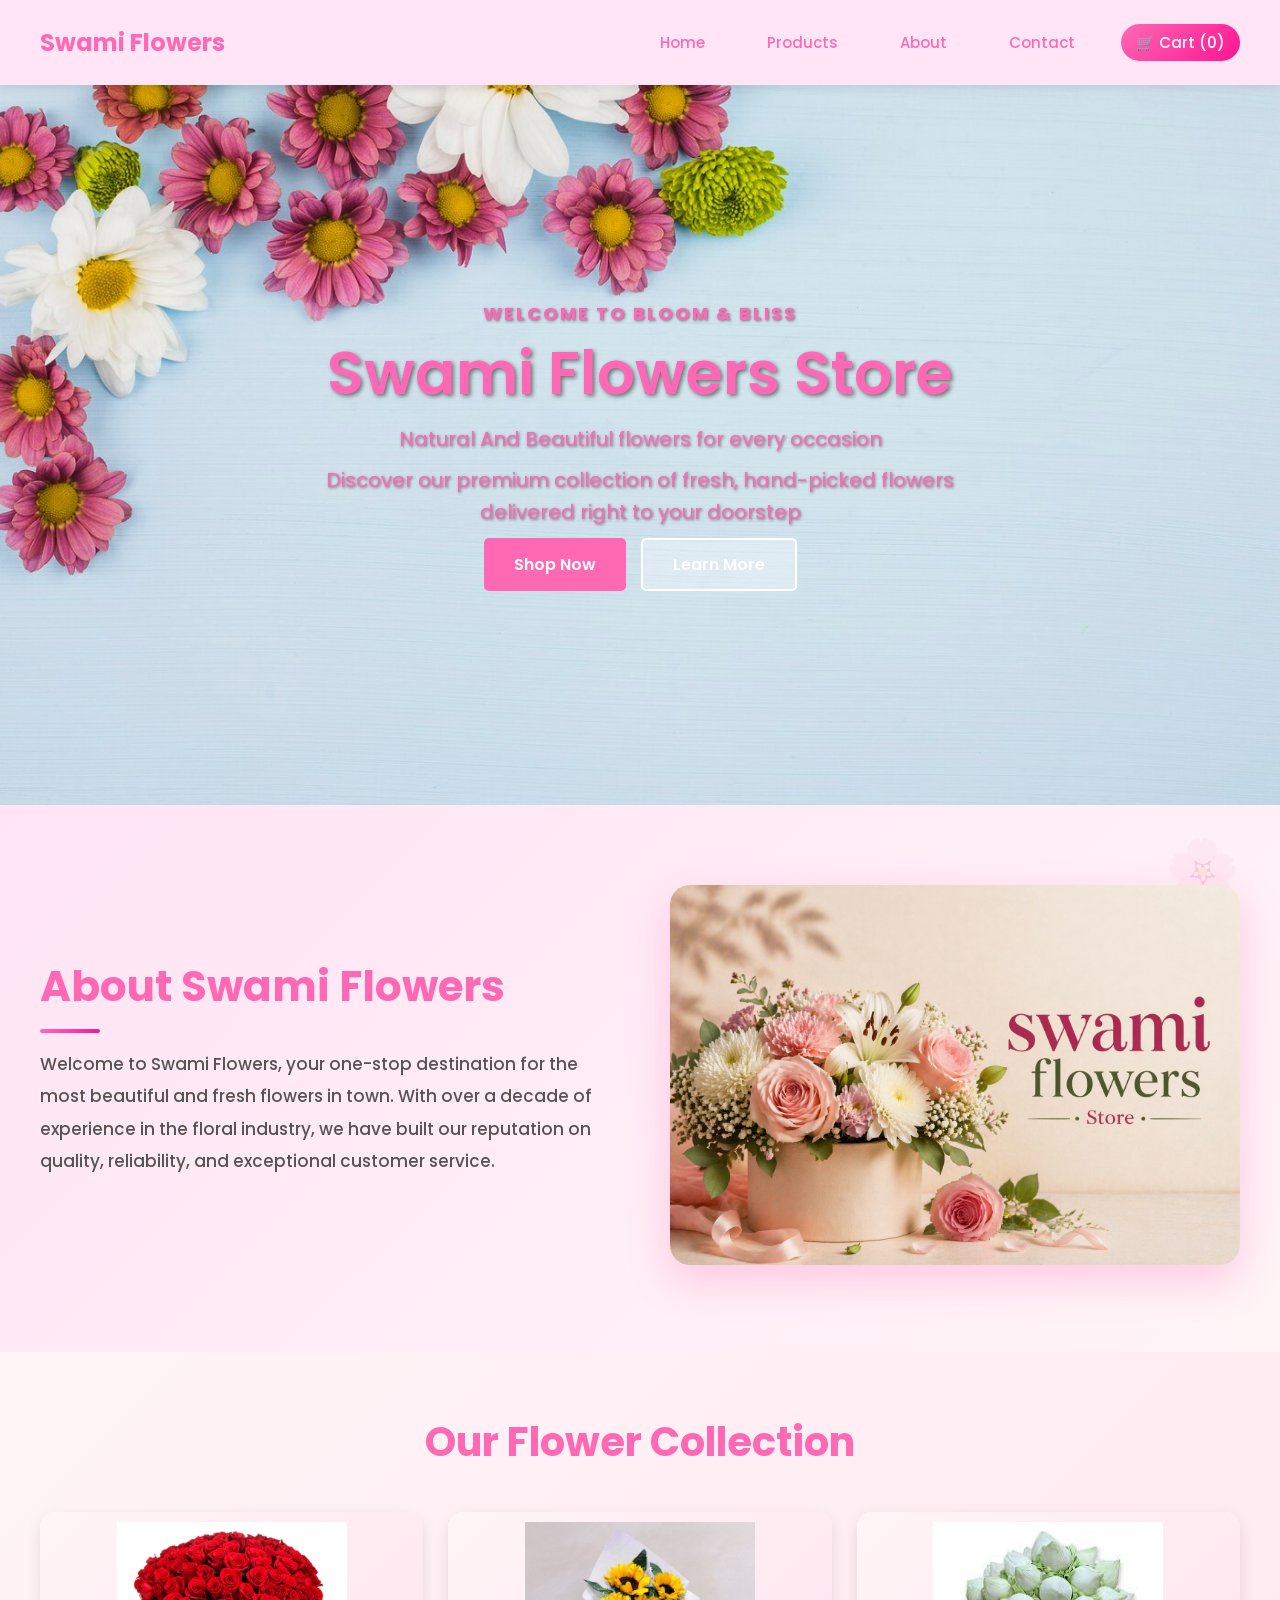
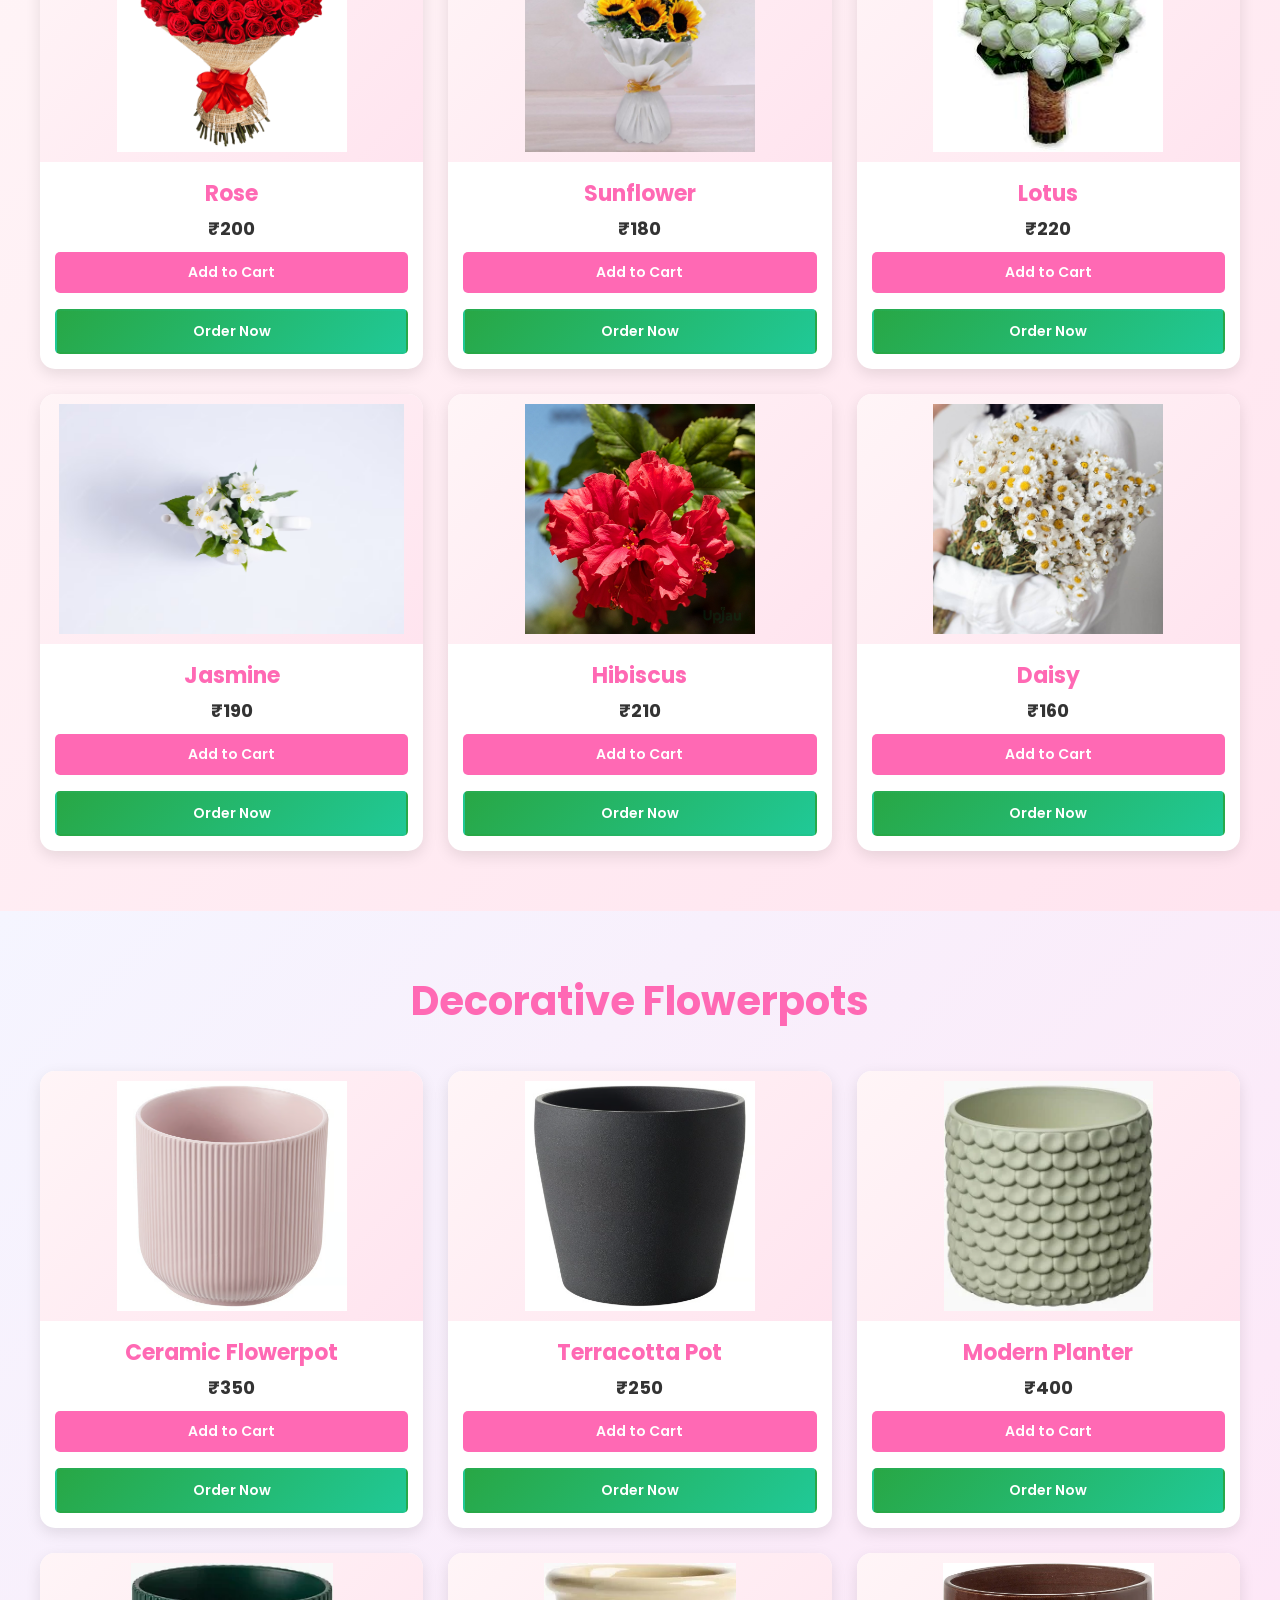
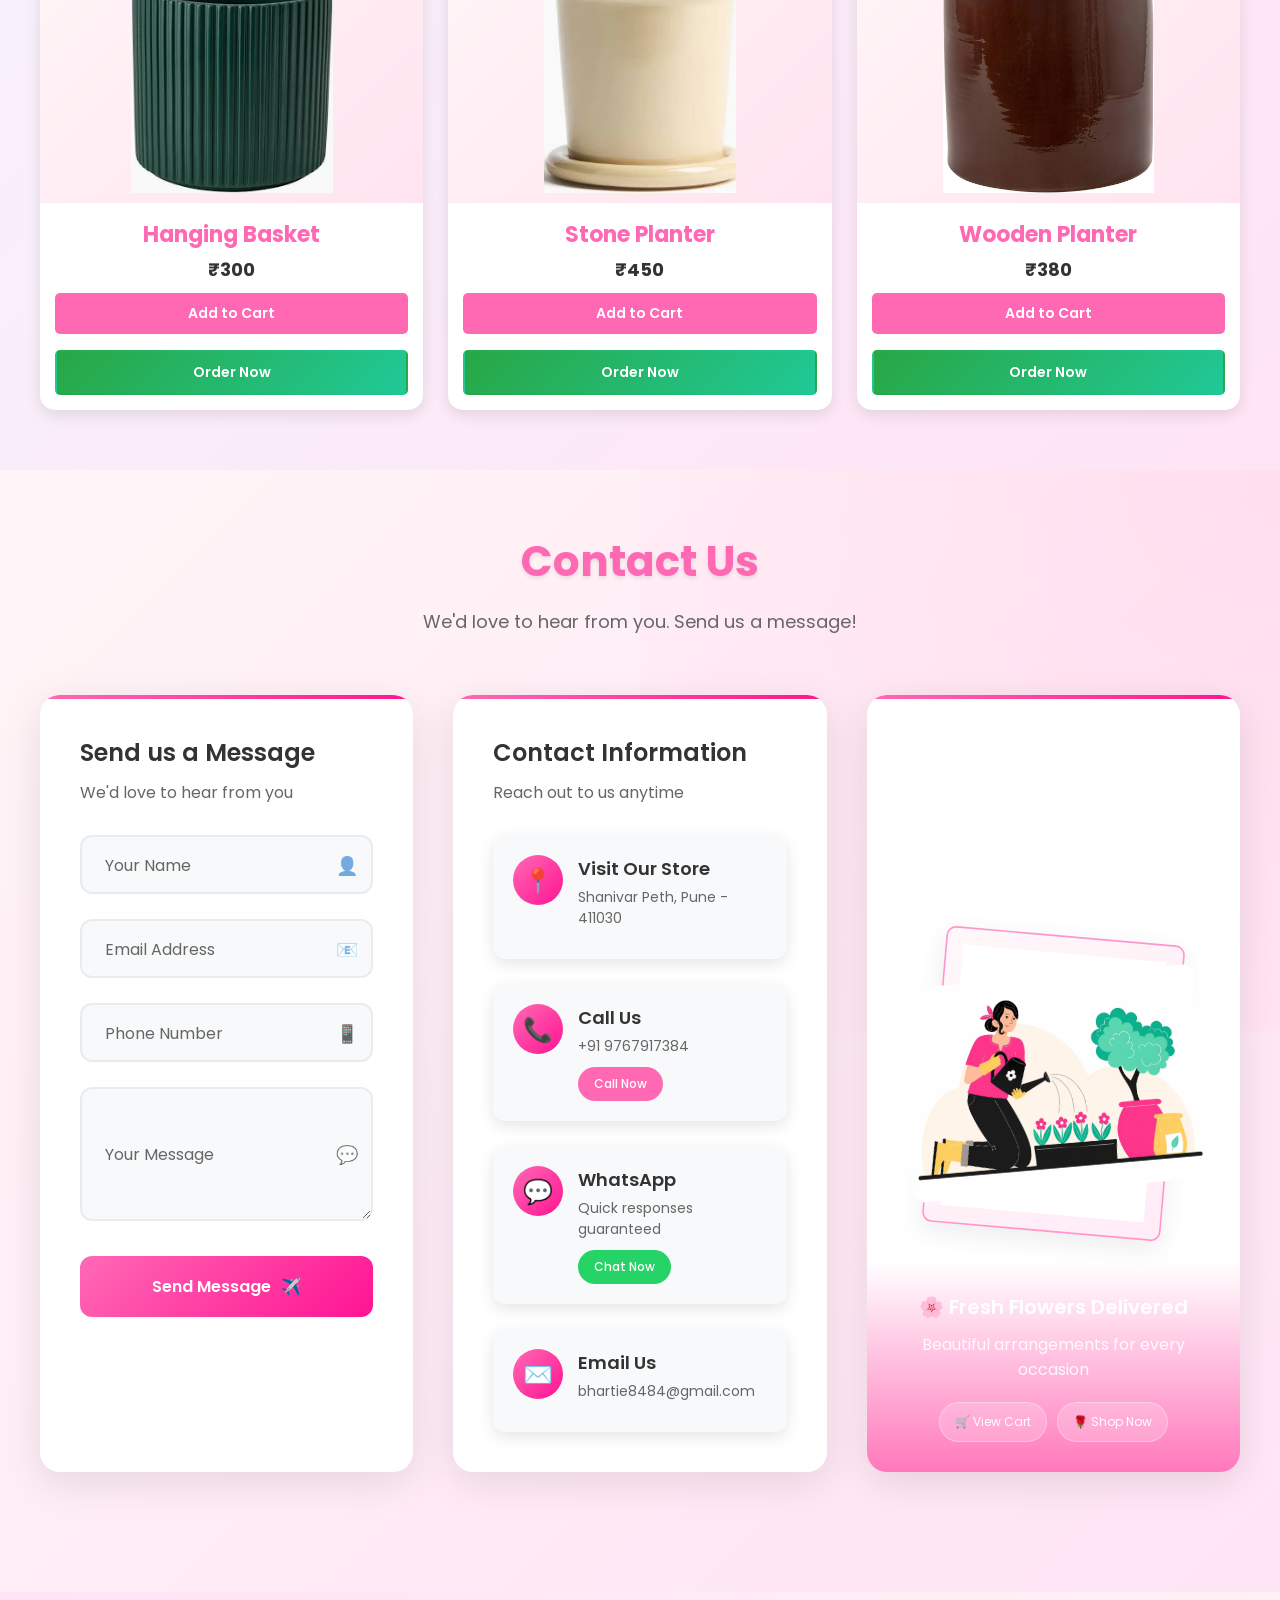
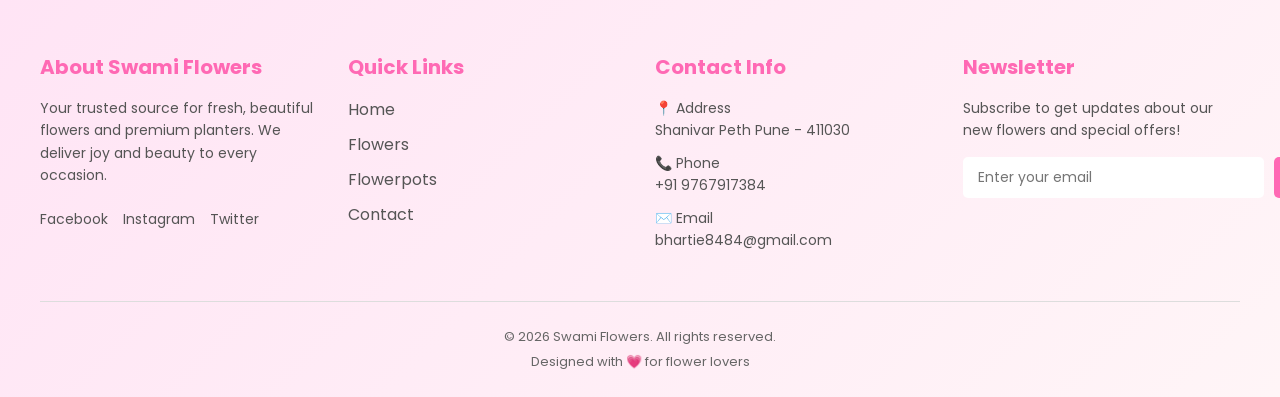
==== index.html @ c30a0216 "Enhanced Swami Flowers website with modern UI and payment gateway - Added comprehensive payment gate" ====
<!doctype html>
<html lang="en">
  <head>
    <meta charset="UTF-8" />
    <meta name="viewport" content="width=device-width, initial-scale=1.0" />
    <title>Swami Flowers</title>

    <!-- CSS Link -->
    <link rel="stylesheet" href="style.css" />

    <!-- Google Font -->
    <link
      href="https://fonts.googleapis.com/css2?family=Poppins&display=swap"
      rel="stylesheet"
    />

    <!-- Iconify Icons -->
    <script src="https://code.iconify.design/iconify-icon/1.0.8/iconify-icon.min.js"></script>

    <!-- Razorpay Payment Gateway -->
    <script src="https://checkout.razorpay.com/v1/checkout.js"></script>
  </head>

  <body>
    <!-- NAVBAR -->
    <nav class="navbar">
      <div class="nav-container">
        <h2 class="logo">Swami Flowers</h2>
        <div class="hamburger" id="hamburger">
          <span></span>
          <span></span>
          <span></span>
        </div>
        <ul class="nav-menu" id="navMenu">
          <li><a href="#home">Home</a></li>
          <li><a href="#products">Products</a></li>
          <li><a href="#about">About</a></li>
          <li><a href="#contact">Contact</a></li>
          <li>
            <a href="#" onclick="openCart()" class="cart-link"
              >🛒 Cart (<span id="cartCount">0</span>)</a
            >
          </li>
        </ul>
      </div>
    </nav>

    <!-- HERO -->
    <section class="hero" id="home">
      <div class="hero-content">
        <h2 class="hero-subtitle">Welcome to Bloom & Bliss</h2>
        <h1>Swami Flowers Store</h1>
        <p>Natural And Beautiful flowers for every occasion</p>
        <p class="hero-description">
          Discover our premium collection of fresh, hand-picked flowers
          delivered right to your doorstep
        </p>
        <div class="hero-buttons">
          <button class="btn-primary">Shop Now</button>
          <button class="btn-secondary">Learn More</button>
        </div>
      </div>
    </section>

    <!-- ABOUT US -->
    <section class="about-us" id="about">
      <div class="about-content">
        <div class="about-text">
          <h2>About Swami Flowers</h2>
          <p>
            Welcome to Swami Flowers, your one-stop destination for the most
            beautiful and fresh flowers in town. With over a decade of
            experience in the floral industry, we have built our reputation on
            quality, reliability, and exceptional customer service.
          </p>
        </div>
        <div class="about-image">
          <img
            src="images/856999b8-3be7-4555-b2c3-d95a3bed6ce9.png"
            alt="Swami Flowers"
          />
        </div>
      </div>
    </section>

    <!-- FLOWERS COLLECTION -->
    <section class="flowers-collection" id="products">
      <h2>Our Flower Collection</h2>
      <div class="flowers-grid">
        <div class="flower-card">
          <img src="images/Rose.png" alt="Rose" />
          <h3>Rose</h3>
          <p>₹200</p>
          <div class="card-buttons">
            <button onclick="addToCart('Rose')" class="btn-add-cart">
              Add to Cart
            </button>
            <button onclick="orderNow('Rose')" class="btn-order-now">
              Order Now
            </button>
          </div>
        </div>

        <div class="flower-card">
          <img src="images/sunflower.jpeg" alt="Sunflower" />
          <h3>Sunflower</h3>
          <p>₹180</p>
          <div class="card-buttons">
            <button onclick="addToCart('Sunflower')" class="btn-add-cart">
              Add to Cart
            </button>
            <button onclick="orderNow('Sunflower')" class="btn-order-now">
              Order Now
            </button>
          </div>
        </div>

        <div class="flower-card">
          <img src="images/lotus.jpg" alt="Lotus" />
          <h3>Lotus</h3>
          <p>₹220</p>
          <div class="card-buttons">
            <button onclick="addToCart('Lotus')" class="btn-add-cart">
              Add to Cart
            </button>
            <button onclick="orderNow('Lotus')" class="btn-order-now">
              Order Now
            </button>
          </div>
        </div>

        <div class="flower-card">
          <img src="images/jasmin.avif" alt="Jasmine" />
          <h3>Jasmine</h3>
          <p>₹190</p>
          <div class="card-buttons">
            <button onclick="addToCart('Jasmine')" class="btn-add-cart">
              Add to Cart
            </button>
            <button onclick="orderNow('Jasmine')" class="btn-order-now">
              Order Now
            </button>
          </div>
        </div>

        <div class="flower-card">
          <img src="images/Red-hibiscus-1.webp" alt="Chrysanthemum" />
          <h3>Hibiscus</h3>
          <p>₹210</p>
          <div class="card-buttons">
            <button onclick="addToCart('Hibiscus')" class="btn-add-cart">
              Add to Cart
            </button>
            <button onclick="orderNow('Hibiscus')" class="btn-order-now">
              Order Now
            </button>
          </div>
        </div>

        <div class="flower-card">
          <img src="images/desi.jpg" alt="Daisy" />
          <h3>Daisy</h3>
          <p>₹160</p>
          <div class="card-buttons">
            <button onclick="addToCart('Daisy')" class="btn-add-cart">
              Add to Cart
            </button>
            <button onclick="orderNow('Daisy')" class="btn-order-now">
              Order Now
            </button>
          </div>
        </div>
      </div>
    </section>

    <!-- FLOWERPOTS -->
    <section class="flowerpots" id="pots">
      <h2>Decorative Flowerpots</h2>
      <div class="flowerpots-grid">
        <div class="flowerpot-card">
          <img
            src="images/pots/gradvis-plant-pot-pink__0614220_pe686849_s5.avif"
            alt="Ceramic Pot"
          />
          <h3>Ceramic Flowerpot</h3>
          <p>₹350</p>
          <div class="card-buttons">
            <button
              onclick="addToCart('Ceramic Flowerpot')"
              class="btn-add-cart"
            >
              Add to Cart
            </button>
            <button
              onclick="orderNow('Ceramic Flowerpot')"
              class="btn-order-now"
            >
              Order Now
            </button>
          </div>
        </div>

        <div class="flowerpot-card">
          <img
            src="images/pots/persillade-plant-pot-dark-grey__0439713_pe592235_s5.avif"
            alt="Terracotta Pot"
          />
          <h3>Terracotta Pot</h3>
          <p>₹250</p>
          <div class="card-buttons">
            <button onclick="addToCart('Terracotta Pot')" class="btn-add-cart">
              Add to Cart
            </button>
            <button onclick="orderNow('Terracotta Pot')" class="btn-order-now">
              Order Now
            </button>
          </div>
        </div>

        <div class="flowerpot-card">
          <img src="images/pots/shopping.webp" alt="Modern Pot" />
          <h3>Modern Planter</h3>
          <p>₹400</p>
          <div class="card-buttons">
            <button onclick="addToCart('Modern Planter')" class="btn-add-cart">
              Add to Cart
            </button>
            <button onclick="orderNow('Modern Planter')" class="btn-order-now">
              Order Now
            </button>
          </div>
        </div>

        <div class="flowerpot-card">
          <img src="images/pots/shopping (1).webp" alt="Hanging Pot" />
          <h3>Hanging Basket</h3>
          <p>₹300</p>
          <div class="card-buttons">
            <button onclick="addToCart('Hanging Basket')" class="btn-add-cart">
              Add to Cart
            </button>
            <button onclick="orderNow('Hanging Basket')" class="btn-order-now">
              Order Now
            </button>
          </div>
        </div>

        <div class="flowerpot-card">
          <img src="images/pots/shopping (2).webp" alt="Stone Pot" />
          <h3>Stone Planter</h3>
          <p>₹450</p>
          <div class="card-buttons">
            <button onclick="addToCart('Stone Planter')" class="btn-add-cart">
              Add to Cart
            </button>
            <button onclick="orderNow('Stone Planter')" class="btn-order-now">
              Order Now
            </button>
          </div>
        </div>

        <div class="flowerpot-card">
          <img src="images/pots/shopping (3).webp" alt="Wooden Pot" />
          <h3>Wooden Planter</h3>
          <p>₹380</p>
          <div class="card-buttons">
            <button onclick="addToCart('Wooden Planter')" class="btn-add-cart">
              Add to Cart
            </button>
            <button onclick="orderNow('Wooden Planter')" class="btn-order-now">
              Order Now
            </button>
          </div>
        </div>
      </div>
    </section>

    <!-- ENHANCED CONTACT SECTION -->
    <section class="enhanced-contact" id="contact">
      <div class="contact-main-content">
        <div class="contact-section-header">
          <h2 class="contact-main-title">Contact Us</h2>
          <p class="contact-subtitle">
            We'd love to hear from you. Send us a message!
          </p>
        </div>
        <div class="contact-grid">
          <!-- Contact Form Card -->
          <div class="contact-card form-card">
            <div class="card-header">
              <h3>Send us a Message</h3>
              <p>We'd love to hear from you</p>
            </div>
            <form id="contactForm" class="enhanced-contact-form">
              <div class="input-group">
                <div class="input-wrapper">
                  <input type="text" id="name" placeholder=" " required />
                  <label for="name">Your Name</label>
                  <span class="input-icon">👤</span>
                </div>
              </div>
              <div class="input-group">
                <div class="input-wrapper">
                  <input type="email" id="email" placeholder=" " required />
                  <label for="email">Email Address</label>
                  <span class="input-icon">📧</span>
                </div>
              </div>
              <div class="input-group">
                <div class="input-wrapper">
                  <input type="tel" id="phone" placeholder=" " />
                  <label for="phone">Phone Number</label>
                  <span class="input-icon">📱</span>
                </div>
              </div>
              <div class="input-group">
                <div class="input-wrapper">
                  <textarea
                    id="message"
                    placeholder=" "
                    rows="4"
                    required
                  ></textarea>
                  <label for="message">Your Message</label>
                  <span class="input-icon">💬</span>
                </div>
              </div>
              <button type="submit" class="enhanced-submit-btn">
                <span>Send Message</span>
                <span class="btn-icon">✈️</span>
              </button>
            </form>
          </div>

          <!-- Contact Info Card -->
          <div class="contact-card info-card">
            <div class="card-header">
              <h3>Contact Information</h3>
              <p>Reach out to us anytime</p>
            </div>
            <div class="contact-info-list">
              <div class="info-item">
                <div class="info-icon">📍</div>
                <div class="info-content">
                  <h4>Visit Our Store</h4>
                  <p>Shanivar Peth, Pune - 411030</p>
                </div>
              </div>
              <div class="info-item">
                <div class="info-icon">📞</div>
                <div class="info-content">
                  <h4>Call Us</h4>
                  <p>+91 9767917384</p>
                  <a href="tel:+919767917384" class="contact-action-btn"
                    >Call Now</a
                  >
                </div>
              </div>
              <div class="info-item">
                <div class="info-icon">💬</div>
                <div class="info-content">
                  <h4>WhatsApp</h4>
                  <p>Quick responses guaranteed</p>
                  <a
                    href="https://wa.me/919767917384"
                    class="contact-action-btn whatsapp"
                    target="_blank"
                    >Chat Now</a
                  >
                </div>
              </div>
              <div class="info-item">
                <div class="info-icon">✉️</div>
                <div class="info-content">
                  <h4>Email Us</h4>
                  <p>bhartie8484@gmail.com</p>
                </div>
              </div>
            </div>
          </div>

          <!-- Visual Card -->
          <div class="contact-card visual-card">
            <div class="visual-content">
              <div class="image-stack">
                <img
                  src="images/contact.png"
                  alt="Contact Us"
                  class="contact-main-image"
                />
                <img
                  src="images/mobile 1.png"
                  alt="Mobile Contact"
                  class="contact-mobile-image"
                />
              </div>
              <div class="visual-overlay">
                <h4>🌸 Fresh Flowers Delivered</h4>
                <p>Beautiful arrangements for every occasion</p>
                <div class="quick-actions">
                  <button class="quick-action-btn" onclick="openCart()">
                    🛒 View Cart
                  </button>
                  <button
                    class="quick-action-btn"
                    onclick="window.location.href='#products'"
                  >
                    🌹 Shop Now
                  </button>
                </div>
              </div>
            </div>
          </div>
        </div>
      </div>
    </section>

    <!-- CART MODAL -->
    <div id="cartModal" class="modal">
      <div class="modal-content">
        <div class="modal-header">
          <h2>Shopping Cart</h2>
          <span class="close" onclick="closeCart()">&times;</span>
        </div>
        <div class="modal-body">
          <div id="cartItems"></div>
          <div class="cart-total">
            <h3>Total: ₹<span id="cartTotal">0</span></h3>
          </div>
          <div class="cart-actions">
            <button onclick="clearCart()" class="btn-secondary">
              Clear Cart
            </button>
            <button onclick="proceedToCheckout()" class="btn-primary">
              Proceed to Checkout
            </button>
          </div>
        </div>
      </div>
    </div>

    <!-- CHECKOUT MODAL -->
    <div id="checkoutModal" class="modal">
      <div class="modal-content">
        <div class="modal-header">
          <h2>Checkout</h2>
          <span class="close" onclick="closeCheckout()">&times;</span>
        </div>
        <div class="modal-body">
          <form id="checkoutForm">
            <div class="checkout-section">
              <h3>Delivery Information</h3>
              <div class="form-group">
                <input
                  type="text"
                  id="customerName"
                  placeholder="Full Name"
                  required
                />
              </div>
              <div class="form-group">
                <input
                  type="email"
                  id="customerEmail"
                  placeholder="Email Address"
                  required
                />
              </div>
              <div class="form-group">
                <input
                  type="tel"
                  id="customerPhone"
                  placeholder="Phone Number"
                  required
                />
              </div>
              <div class="form-group">
                <textarea
                  id="deliveryAddress"
                  placeholder="Delivery Address"
                  rows="3"
                  required
                ></textarea>
              </div>
            </div>

            <div class="checkout-section">
              <h3>Payment Method</h3>
              <div class="payment-methods">
                <div class="payment-option">
                  <input
                    type="radio"
                    id="upi"
                    name="paymentMethod"
                    value="upi"
                    checked
                  />
                  <label for="upi" class="payment-label">
                    <div class="payment-info">
                      <span class="payment-title">UPI Payment</span>
                      <div class="upi-options">
                        <img
                          src="https://cdn.iconscout.com/icon/free/png-256/phonepe-2709167-2249157.png"
                          alt="PhonePe"
                          class="upi-icon"
                        />
                        <img
                          src="https://cdn.iconscout.com/icon/free/png-256/google-pay-2038307-1721670.png"
                          alt="Google Pay"
                          class="upi-icon"
                        />
                        <span class="upi-text">PhonePe, Google Pay & more</span>
                      </div>
                    </div>
                  </label>
                </div>

                <div class="payment-option">
                  <input
                    type="radio"
                    id="card"
                    name="paymentMethod"
                    value="card"
                  />
                  <label for="card" class="payment-label">
                    <div class="payment-info">
                      <span class="payment-title">Credit/Debit Card</span>
                      <div class="card-icons">
                        <span class="card-icon">💳</span>
                        <span class="card-text">Visa, Mastercard, RuPay</span>
                      </div>
                    </div>
                  </label>
                </div>

                <div class="payment-option">
                  <input
                    type="radio"
                    id="netbanking"
                    name="paymentMethod"
                    value="netbanking"
                  />
                  <label for="netbanking" class="payment-label">
                    <div class="payment-info">
                      <span class="payment-title">Net Banking</span>
                      <div class="bank-info">
                        <span class="bank-icon">🏦</span>
                        <span class="bank-text">All major banks supported</span>
                      </div>
                    </div>
                  </label>
                </div>

                <div class="payment-option">
                  <input
                    type="radio"
                    id="cod"
                    name="paymentMethod"
                    value="cod"
                  />
                  <label for="cod" class="payment-label">
                    <div class="payment-info">
                      <span class="payment-title">Cash on Delivery</span>
                      <div class="cod-info">
                        <span class="cod-icon">💵</span>
                        <span class="cod-text">Pay when you receive</span>
                      </div>
                    </div>
                  </label>
                </div>
              </div>
            </div>

            <div class="checkout-section">
              <h3>Order Summary</h3>
              <div id="checkoutItems"></div>
              <div class="order-total">
                <div class="total-row">
                  <span>Subtotal: ₹<span id="subtotal">0</span></span>
                </div>
                <div class="total-row">
                  <span
                    >Delivery Charges: ₹<span id="deliveryCharges"
                      >50</span
                    ></span
                  >
                </div>
                <div
                  class="total-row cod-charges"
                  id="codChargesRow"
                  style="display: none"
                >
                  <span>COD Charges: ₹<span id="codCharges">25</span></span>
                </div>
                <div class="total-row final-total">
                  <strong>Total: ₹<span id="finalTotal">0</span></strong>
                </div>
              </div>
            </div>

            <div class="payment-actions">
              <button
                type="button"
                onclick="closeCheckout()"
                class="btn-secondary"
              >
                Back to Cart
              </button>
              <button type="submit" class="btn-primary" id="paymentBtn">
                Place Order
              </button>
            </div>
          </form>
        </div>
      </div>
    </div>

    <!-- FOOTER -->
    <footer class="footer">
      <div class="footer-content">
        <div class="footer-section">
          <h3>About Swami Flowers</h3>
          <p>
            Your trusted source for fresh, beautiful flowers and premium
            planters. We deliver joy and beauty to every occasion.
          </p>
          <div class="social-links">
            <a
              href="https://www.facebook.com"
              target="_blank"
              class="social-icon"
              ><iconify-icon
                icon="mdi:facebook"
                style="font-size: 20px"
              ></iconify-icon>
              Facebook</a
            >
            <a
              href="https://www.instagram.com"
              target="_blank"
              class="social-icon"
              ><iconify-icon
                icon="mdi:instagram"
                style="font-size: 20px"
              ></iconify-icon>
              Instagram</a
            >
            <a
              href="https://www.twitter.com"
              target="_blank"
              class="social-icon"
              ><iconify-icon
                icon="mdi:twitter"
                style="font-size: 20px"
              ></iconify-icon>
              Twitter</a
            >
          </div>
        </div>

        <div class="footer-section">
          <h3>Quick Links</h3>
          <ul>
            <li><a href="#home">Home</a></li>
            <li><a href="#flowers">Flowers</a></li>
            <li><a href="#pots">Flowerpots</a></li>
            <li><a href="#contact">Contact</a></li>
          </ul>
        </div>

        <div class="footer-section">
          <h3>Contact Info</h3>
          <p>📍 Address<br />Shanivar Peth Pune - 411030</p>
          <p>📞 Phone<br />+91 9767917384</p>
          <p>✉️ Email<br />bhartie8484@gmail.com</p>
        </div>

        <div class="footer-section">
          <h3>Newsletter</h3>
          <p>
            Subscribe to get updates about our new flowers and special offers!
          </p>
          <form class="newsletter-form">
            <input type="email" placeholder="Enter your email" required />
            <button type="submit">Subscribe</button>
          </form>
        </div>
      </div>

      <div class="footer-bottom">
        <p>&copy; 2026 Swami Flowers. All rights reserved.</p>
        <p>Designed with 💗 for flower lovers</p>
      </div>
    </footer>

    <!-- JS Link -->
    <script>
      // Mobile hamburger menu functionality
      document.addEventListener("DOMContentLoaded", function () {
        const hamburger = document.getElementById("hamburger");
        const navMenu = document.getElementById("navMenu");

        hamburger.addEventListener("click", function () {
          hamburger.classList.toggle("active");
          navMenu.classList.toggle("active");
        });

        // Close menu when a link is clicked
        const navLinks = navMenu.querySelectorAll("a");
        navLinks.forEach((link) => {
          link.addEventListener("click", function () {
            hamburger.classList.remove("active");
            navMenu.classList.remove("active");
          });
        });

        // Close menu when clicking outside
        document.addEventListener("click", function (event) {
          if (!event.target.closest(".navbar")) {
            hamburger.classList.remove("active");
            navMenu.classList.remove("active");
          }
        });
      });
    </script>
    <script src="script.js"></script>
  </body>
</html>
---- style.css ----
* {
  margin: 0;
  padding: 0;
  box-sizing: border-box;
  font-family: "Poppins", sans-serif;
}

body {
  background: #fff;
}

/* NAVBAR */
.navbar {
  background: #ffe5f5;
  padding: 0;
  position: sticky;
  top: 0;
  z-index: 1000;
  box-shadow: 0 2px 10px rgba(0, 0, 0, 0.1);
}

.nav-container {
  display: flex;
  justify-content: space-between;
  align-items: center;
  padding: 25px 40px;
  max-width: 100%;
}

.logo {
  color: #ff69b4;
  font-size: 24px;
  font-weight: bold;
  cursor: pointer;
  transition: all 0.3s ease;
}

.logo:hover {
  transform: scale(1.1);
  text-shadow: 0 0 10px rgba(255, 105, 180, 0.5);
}

.nav-menu {
  display: flex;
  gap: 30px;
  list-style: none;
  align-items: center;
}

.nav-menu li a {
  color: #ff69b4;
  text-decoration: none;
  font-weight: 500;
  transition: all 0.3s ease;
  font-size: 15px;
  padding: 8px 16px;
}

.nav-menu li a:hover {
  opacity: 0.8;
  transform: translateY(-2px);
}

.hamburger {
  display: none;
  flex-direction: column;
  cursor: pointer;
}

.hamburger span {
  width: 25px;
  height: 3px;
  background: #ff69b4;
  margin: 5px 0;
  transition: all 0.3s ease;
  border-radius: 2px;
}

.hamburger.active span:nth-child(1) {
  transform: rotate(-45deg) translate(-8px, 8px);
}

.hamburger.active span:nth-child(2) {
  opacity: 0;
}

.hamburger.active span:nth-child(3) {
  transform: rotate(45deg) translate(-7px, -7px);
}

/* HERO */
.hero {
  min-height: 80vh;
  height: auto;
  background: url("images/top-view-fresh-flowers_23-2148179321.jpg") no-repeat
    center/cover;
  background-attachment: fixed;
  display: flex;
  align-items: center;
  justify-content: center;
  color: #ff69b4;
  text-align: center;
  padding: 80px 0;
}

.hero-content {
  max-width: 700px;
  animation: fadeInUp 1s ease-in-out;
  width: 100%;
}

.hero-subtitle {
  font-size: 18px;
  margin-bottom: 10px;
  letter-spacing: 2px;
  text-transform: uppercase;
  text-shadow: 1px 1px 3px rgba(0, 0, 0, 0.5);
}

.hero h1 {
  font-size: 60px;
  margin-bottom: 15px;
  font-weight: 600;
  text-shadow: 2px 2px 4px rgba(0, 0, 0, 0.5);
  line-height: 1.2;
}

.hero p {
  font-size: 20px;
  margin-bottom: 10px;
  text-shadow: 1px 1px 3px rgba(0, 0, 0, 0.5);
}

.hero-description {
  font-size: 16px;
  margin-bottom: 30px;
  line-height: 1.6;
  text-shadow: 1px 1px 3px rgba(0, 0, 0, 0.5);
}

.hero-buttons {
  display: flex;
  gap: 15px;
  justify-content: center;
  flex-wrap: wrap;
}

.btn-primary,
.btn-secondary {
  padding: 12px 30px;
  border: none;
  border-radius: 5px;
  cursor: pointer;
  font-size: 16px;
  font-weight: 600;
  transition: all 0.3s ease;
}

.btn-primary {
  background: #ff69b4;
  color: #fff;
}

.btn-primary:hover {
  background: #ff1493;
  transform: translateY(-2px);
}

.btn-secondary {
  background: rgba(255, 255, 255, 0.3);
  color: #fff;
  border: 2px solid #fff;
}

.btn-secondary:hover {
  background: rgba(255, 255, 255, 0.5);
}

/* ABOUT US */
.about-us {
  padding: 80px 40px;
  background: linear-gradient(135deg, #ffe4f5 0%, #fff5f7 100%);
  position: relative;
}

.about-us::before {
  content: "🌸";
  position: absolute;
  top: 20px;
  right: 40px;
  font-size: 60px;
  opacity: 0.15;
}

.about-content {
  display: flex;
  align-items: center;
  gap: 60px;
  max-width: 1200px;
  margin: 0 auto;
}

.about-text {
  flex: 1;
}

.about-text h2 {
  font-size: 42px;
  color: #ff69b4;
  margin-bottom: 15px;
  font-weight: 700;
  position: relative;
  padding-bottom: 15px;
}

.about-text h2::after {
  content: "";
  position: absolute;
  bottom: 0;
  left: 0;
  width: 60px;
  height: 4px;
  background: linear-gradient(90deg, #ff69b4, #ff1493);
  border-radius: 2px;
}

.about-text p {
  font-size: 16px;
  color: #666;
  line-height: 1.9;
  margin-bottom: 25px;
  font-weight: 400;
}

.about-text p:first-of-type {
  font-size: 17px;
  color: #555;
  font-weight: 500;
}

.about-text h3 {
  font-size: 20px;
  color: #ff69b4;
  margin-top: 30px;
  margin-bottom: 15px;
  font-weight: 600;
  display: flex;
  align-items: center;
  gap: 10px;
}

.about-text h3::before {
  content: "✓";
  background: #ff69b4;
  color: white;
  width: 24px;
  height: 24px;
  border-radius: 50%;
  display: flex;
  align-items: center;
  justify-content: center;
  font-size: 14px;
  font-weight: bold;
}

.about-text ul {
  list-style: none;
  padding: 0;
}

.about-text ul li {
  font-size: 15px;
  color: #666;
  margin-bottom: 12px;
  font-weight: 500;
  padding-left: 0;
  position: relative;
}

.about-text ul li::before {
  content: "🌹";
  margin-right: 10px;
}

.about-image {
  flex: 1;
  position: relative;
}

.about-image img {
  width: 100%;
  height: auto;
  max-height: 500px;
  object-fit: cover;
  border-radius: 20px;
  box-shadow: 0 15px 40px rgba(255, 105, 180, 0.3);
  transition:
    transform 0.4s ease,
    box-shadow 0.4s ease;
}

.about-image:hover img {
  transform: translateY(-10px);
  box-shadow: 0 25px 50px rgba(255, 105, 180, 0.4);
}

.about-image::after {
  content: "";
  position: absolute;
  top: -20px;
  right: -20px;
  width: 100px;
  height: 100px;
  background: radial-gradient(circle, rgba(255, 105, 180, 0.15), transparent);
  border-radius: 50%;
  z-index: -1;
}

.about-image::before {
  content: "";
  position: absolute;
  bottom: -20px;
  left: -20px;
  width: 120px;
  height: 120px;
  background: radial-gradient(circle, rgba(255, 105, 180, 0.1), transparent);
  border-radius: 50%;
  z-index: -1;
}

/* FLOWERS COLLECTION */
.flowers-collection {
  padding: 60px 40px;
  background: linear-gradient(135deg, #fff5f7 0%, #ffe4ef 100%);
  text-align: center;
}

.flowers-collection h2 {
  font-size: 40px;
  color: #ff69b4;
  margin-bottom: 40px;
  font-weight: bold;
}

.flowers-grid {
  display: grid;
  grid-template-columns: repeat(3, 1fr);
  gap: 25px;
  max-width: 1200px;
  margin: 0 auto;
}

.flower-card {
  background: #fff;
  border-radius: 15px;
  overflow: hidden;
  box-shadow: 0 5px 15px rgba(0, 0, 0, 0.1);
  transition: all 0.3s ease;
  padding: 0;
  display: flex;
  flex-direction: column;
}

.flower-card:hover {
  transform: translateY(-10px);
  box-shadow: 0 15px 30px rgba(255, 105, 180, 0.3);
}

.flower-card img {
  width: 100%;
  height: 250px;
  object-fit: contain;
  display: block;
  background: linear-gradient(135deg, #fff5f7 0%, #ffe4ef 100%);
  padding: 10px;
}

.flower-card h3 {
  font-size: 22px;
  color: #ff69b4;
  margin: 0;
  padding: 15px 15px 5px 15px;
  font-weight: bold;
}

.flower-card p {
  font-size: 18px;
  color: #333;
  font-weight: bold;
  margin: 0;
  padding: 0 15px 10px 15px;
}

.flower-card button {
  /* Override old styles - hide single buttons */
  display: none !important;
}

.flowerpot-card button {
  /* Override old styles - hide single buttons */
  display: none !important;
}

/* Show new button container */
.card-buttons {
  display: flex !important;
  gap: 8px;
  margin: 0 15px 15px 15px;
  flex-direction: column;
}

.btn-add-cart,
.btn-order-now {
  display: block !important;
  border: none;
  padding: 10px 20px;
  border-radius: 5px;
  cursor: pointer;
  font-size: 14px;
  font-weight: 600;
  transition: all 0.3s ease;
  text-align: center;
  width: 100%;
}

.btn-add-cart {
  background: #ff69b4 !important;
  color: #fff !important;
}

.btn-add-cart:hover {
  background: #ff1493 !important;
  transform: scale(1.05);
}

.btn-order-now {
  background: linear-gradient(135deg, #28a745, #20c997) !important;
  color: #fff !important;
  border: 2px solid transparent !important;
}

.btn-order-now:hover {
  background: linear-gradient(135deg, #218838, #1ea080) !important;
  transform: scale(1.05);
  box-shadow: 0 4px 12px rgba(40, 167, 69, 0.3);
}

/* FLOWERPOTS SECTION */
.flowerpots {
  padding: 60px 40px;
  background: linear-gradient(135deg, #f5f5ff 0%, #ffe4f5 100%);
  text-align: center;
}

.flowerpots h2 {
  font-size: 40px;
  color: #ff69b4;
  margin-bottom: 40px;
  font-weight: bold;
}

.flowerpots-grid {
  display: grid;
  grid-template-columns: repeat(3, 1fr);
  gap: 25px;
  max-width: 1200px;
  margin: 0 auto;
}

.flowerpot-card {
  background: #fff;
  border-radius: 15px;
  overflow: hidden;
  box-shadow: 0 5px 15px rgba(0, 0, 0, 0.1);
  transition: all 0.3s ease;
  padding: 0;
  display: flex;
  flex-direction: column;
}

.flowerpot-card:hover {
  transform: translateY(-10px);
  box-shadow: 0 15px 30px rgba(255, 105, 180, 0.3);
}

.flowerpot-card img {
  width: 100%;
  height: 250px;
  object-fit: contain;
  display: block;
  background: linear-gradient(135deg, #fff5f7 0%, #ffe4ef 100%);
  padding: 10px;
}

.flowerpot-card h3 {
  font-size: 22px;
  color: #ff69b4;
  margin: 0;
  padding: 15px 15px 5px 15px;
  font-weight: bold;
}

.flowerpot-card p {
  font-size: 18px;
  color: #333;
  font-weight: bold;
  margin: 0;
  padding: 0 15px 10px 15px;
}

.flowerpot-card button {
  /* Override old styles - hide single buttons */
  display: none !important;
}

/* TESTIMONIALS */
.testimonials {
  padding: 60px 40px;
  background: linear-gradient(135deg, #fff9f5 0%, #f5f5ff 100%);
  text-align: center;
}

.testimonials h2 {
  font-size: 40px;
  color: #ff69b4;
  margin-bottom: 40px;
  font-weight: bold;
}

.testimonials-grid {
  display: grid;
  grid-template-columns: repeat(3, 1fr);
  gap: 25px;
  max-width: 1200px;
  margin: 0 auto;
}

.testimonial-card {
  background: #fff;
  padding: 30px;
  border-radius: 15px;
  box-shadow: 0 5px 15px rgba(0, 0, 0, 0.1);
  transition: all 0.3s ease;
  border-left: 4px solid #ff69b4;
  text-align: center;
}

.customer-image {
  width: 80px;
  height: 80px;
  border-radius: 50%;
  object-fit: cover;
  margin-bottom: 15px;
  border: 3px solid #ff69b4;
}

.testimonial-card:hover {
  transform: translateY(-5px);
  box-shadow: 0 15px 30px rgba(255, 105, 180, 0.2);
}

.stars {
  font-size: 20px;
  color: #ffc107;
  margin-bottom: 15px;
  letter-spacing: 2px;
}

.testimonial-text {
  font-size: 16px;
  color: #555;
  line-height: 1.6;
  margin-bottom: 20px;
  font-style: italic;
}

.customer-name {
  font-size: 18px;
  color: #ff69b4;
  margin: 10px 0 5px 0;
  font-weight: bold;
}

.customer-title {
  font-size: 14px;
  color: #888;
  margin: 0;
}

@keyframes fadeInUp {
  from {
    opacity: 0;
    transform: translateY(30px);
  }
  to {
    opacity: 1;
    transform: translateY(0);
  }
}

/* CONTACT */
.contact {
  padding: 60px 40px;
  background: linear-gradient(135deg, #fff5f7 0%, #ffe4f5 100%);
  text-align: center;
}

.contact h2 {
  font-size: 40px;
  color: #ff69b4;
  margin-bottom: 10px;
  font-weight: bold;
}

.contact-subtitle {
  font-size: 16px;
  color: #666;
  margin-bottom: 40px;
}

.contact-container {
  display: grid;
  grid-template-columns: 1fr 1fr;
  gap: 40px;
  max-width: 1000px;
  margin: 0 auto;
  align-items: start;
}

.contact-form {
  display: flex;
  flex-direction: column;
  gap: 15px;
  background: #fff;
  padding: 30px;
  border-radius: 15px;
  box-shadow: 0 5px 15px rgba(0, 0, 0, 0.1);
}

.form-group {
  display: flex;
  flex-direction: column;
}

.contact input,
.contact textarea {
  padding: 12px 15px;
  border: 2px solid #f0f0f0;
  border-radius: 8px;
  font-size: 14px;
  font-family: "Poppins", sans-serif;
  transition: all 0.3s ease;
}

.contact input:hover {
  border-color: #ffb6c1;
  box-shadow: 0 0 8px rgba(255, 105, 180, 0.15);
}

.contact textarea:hover {
  border-color: #ffb6c1;
  box-shadow: 0 0 8px rgba(255, 105, 180, 0.15);
}

.contact input:focus,
.contact textarea:focus {
  outline: none;
  border-color: #ff69b4;
  box-shadow: 0 0 8px rgba(255, 105, 180, 0.2);
}

.contact textarea {
  resize: vertical;
}

.submit-btn {
  padding: 12px 30px;
  background: #ff69b4;
  border: none;
  color: #fff;
  font-size: 16px;
  font-weight: 600;
  border-radius: 8px;
  cursor: pointer;
  transition: all 0.3s ease;
  margin-top: 10px;
}

.submit-btn:hover {
  background: #ff1493;
  transform: translateY(-2px);
  box-shadow: 0 5px 15px rgba(255, 105, 180, 0.3);
}

.contact-info {
  display: flex;
  flex-direction: column;
  gap: 20px;
}

.info-item {
  background: #fff;
  padding: 20px;
  border-radius: 15px;
  box-shadow: 0 5px 15px rgba(0, 0, 0, 0.1);
  text-align: left;
  transition: all 0.3s ease;
}

.info-item:hover {
  transform: translateY(-5px);
  box-shadow: 0 15px 30px rgba(255, 105, 180, 0.2);
}

.info-item h4 {
  font-size: 18px;
  color: #ff69b4;
  margin-bottom: 10px;
  font-weight: bold;
}

.info-item p {
  font-size: 14px;
  color: #666;
  margin: 0;
}

/* FOOTER */
.footer {
  background: linear-gradient(135deg, #ffe4f5 0%, #fff5f7 100%);
  color: #333;
  padding: 60px 40px 20px;
}

.footer-content {
  display: grid;
  grid-template-columns: repeat(auto-fit, minmax(250px, 1fr));
  gap: 30px;
  max-width: 1200px;
  margin: 0 auto 40px;
}

.footer-section {
  text-align: left;
}

.footer-section h3 {
  font-size: 20px;
  color: #ff69b4;
  margin-bottom: 15px;
  font-weight: bold;
  transition: all 0.3s ease;
}

.footer-section:hover h3 {
  transform: scale(1.05);
  text-shadow: 0 2px 8px rgba(255, 105, 180, 0.2);
}

.footer-section p {
  font-size: 14px;
  line-height: 1.6;
  color: #555;
  margin-bottom: 10px;
}

.footer-section ul {
  list-style: none;
  padding: 0;
}

.footer-section ul li {
  margin-bottom: 10px;
}

.footer-section ul li a {
  color: #555;
  text-decoration: none;
  transition: color 0.3s ease;
}

.footer-section ul li a:hover {
  color: #ff69b4;
  transform: translateX(5px);
  display: inline-block;
}

.social-links {
  display: flex;
  gap: 15px;
  margin-top: 15px;
}

.social-icon {
  color: #555;
  text-decoration: none;
  transition: all 0.3s ease;
  font-size: 14px;
}

.social-icon:hover {
  color: #ff69b4;
  transform: translateY(-3px);
}

.newsletter-form {
  display: flex;
  gap: 10px;
  margin-top: 15px;
}

.newsletter-form input {
  flex: 1;
  padding: 10px 15px;
  border: none;
  border-radius: 5px;
  font-size: 14px;
  transition: all 0.3s ease;
}

.newsletter-form input:hover {
  box-shadow: 0 4px 12px rgba(255, 105, 180, 0.2);
  transform: translateY(-2px);
}

.newsletter-form button {
  padding: 10px 20px;
  background: #ff69b4;
  color: #fff;
  border: none;
  border-radius: 5px;
  cursor: pointer;
  font-weight: 600;
  transition: all 0.3s ease;
}

.newsletter-form button:hover {
  background: #ff1493;
  transform: translateY(-2px);
}

.footer-bottom {
  border-top: 1px solid #ddd;
  padding-top: 20px;
  text-align: center;
}

.footer-bottom p {
  font-size: 13px;
  color: #666;
  margin: 5px 0;
}

/* RESPONSIVE */
@media (max-width: 768px) {
  /* NAVBAR */
  .nav-container {
    padding: 18px 20px;
  }

  .logo {
    font-size: 20px;
  }

  .hamburger {
    display: flex;
  }

  .nav-menu {
    position: absolute;
    top: 60px;
    left: 0;
    width: 100%;
    background: #ffebf6;
    flex-direction: column;
    gap: 0;
    max-height: 0;
    overflow: hidden;
    transition: max-height 0.3s ease;
  }

  .nav-menu.active {
    max-height: 300px;
    padding: 20px 0;
  }

  .nav-menu li {
    padding: 12px 20px;
  }

  .nav-menu li a {
    font-size: 14px;
  }

  /* HERO */
  .hero {
    min-height: 75vh;
    padding: 60px 20px;
    background: #cddde9;
  }

  .hero-content {
    width: 100%;
  }

  .hero-subtitle {
    font-size: 14px;
    margin-bottom: 8px;
    text-shadow: none;
  }

  .hero h1 {
    font-size: 36px;
    margin-bottom: 10px;
    text-shadow: none;
  }

  .hero p {
    font-size: 16px;
    margin-bottom: 8px;
    text-shadow: none;
  }

  .hero-description {
    font-size: 14px;
    margin-bottom: 20px;
    text-shadow: none;
  }

  .hero-buttons {
    flex-direction: column;
    gap: 10px;
  }

  .btn-primary,
  .btn-secondary {
    width: 100%;
    padding: 10px 20px;
    font-size: 15px;
  }

  /* ABOUT US */
  .about-us {
    padding: 50px 20px;
  }

  .about-us::before {
    font-size: 40px;
    top: 15px;
    right: 20px;
  }

  .about-content {
    flex-direction: column;
    gap: 30px;
  }

  .about-text h2 {
    font-size: 32px;
  }

  .about-text h3 {
    font-size: 18px;
  }

  .about-text p {
    font-size: 14px;
    line-height: 1.7;
  }

  /* FLOWERS COLLECTION */
  .flowers-collection {
    padding: 40px 20px;
  }

  .flowers-collection h2 {
    font-size: 28px;
  }

  .flowers-grid {
    grid-template-columns: repeat(2, 1fr);
    gap: 15px;
  }

  .flower-card img {
    height: 180px;
  }

  .flower-card h3 {
    font-size: 18px;
    padding: 10px 10px 5px 10px;
  }

  .flower-card p {
    font-size: 16px;
    padding: 0 10px 8px 10px;
  }

  .flower-card button {
    margin: 0 10px 10px 10px;
    padding: 8px 15px;
    font-size: 12px;
  }

  /* FLOWERPOTS */
  .flowerpots {
    padding: 40px 20px;
  }

  .flowerpots h2 {
    font-size: 28px;
  }

  .flowerpots-grid {
    grid-template-columns: repeat(2, 1fr);
    gap: 15px;
  }

  .flowerpot-card img {
    height: 180px;
  }

  .flowerpot-card h3 {
    font-size: 18px;
    padding: 10px 10px 5px 10px;
  }

  .flowerpot-card p {
    font-size: 16px;
    padding: 0 10px 8px 10px;
  }

  .flowerpot-card button {
    margin: 0 10px 10px 10px;
    font-size: 12px;
  }

  /* TESTIMONIALS */
  .testimonials {
    padding: 40px 20px;
  }

  .testimonials h2 {
    font-size: 28px;
  }

  .testimonials-grid {
    grid-template-columns: 1fr;
    gap: 15px;
  }

  .customer-image {
    width: 70px;
    height: 70px;
  }

  .testimonial-text {
    font-size: 14px;
  }

  .customer-name {
    font-size: 16px;
  }

  /* CONTACT */
  .contact {
    padding: 40px 20px;
  }

  .contact h2 {
    font-size: 28px;
  }

  .contact-container {
    grid-template-columns: 1fr;
    gap: 25px;
  }

  .contact-form {
    padding: 20px;
  }

  .contact input,
  .contact textarea {
    padding: 10px 12px;
    font-size: 13px;
  }

  .submit-btn {
    padding: 10px 20px;
    font-size: 14px;
  }

  .info-item {
    padding: 15px;
  }

  .info-item h4 {
    font-size: 16px;
  }

  .info-item p {
    font-size: 13px;
  }

  /* FOOTER */
  .footer {
    padding: 40px 20px;
  }

  .footer-content {
    grid-template-columns: 1fr;
    gap: 20px;
  }

  .footer-section h3 {
    font-size: 18px;
  }

  .footer-section p {
    font-size: 13px;
  }

  .newsletter-form {
    flex-direction: column;
  }

  .newsletter-form input,
  .newsletter-form button {
    width: 100%;
  }
}

/* TABLET RESPONSIVE */
@media (max-width: 1024px) and (min-width: 769px) {
  .nav-menu {
    gap: 20px;
  }

  .hero {
    min-height: 70vh;
    padding: 70px 30px;
    background: url("images/mobile.png") no-repeat center/cover;
    background-attachment: scroll;
  }

  .hero h1 {
    font-size: 48px;
  }

  .hero p {
    font-size: 18px;
  }

  .hero-description {
    font-size: 15px;
  }

  .flowers-grid {
    grid-template-columns: repeat(2, 1fr);
  }

  .flowerpots-grid {
    grid-template-columns: repeat(2, 1fr);
  }

  .about-content {
    flex-direction: column;
    gap: 35px;
  }

  .about-text h2 {
    font-size: 36px;
  }

  .contact-container {
    grid-template-columns: 1fr;
    gap: 25px;
  }
}

/* EXTRA SMALL DEVICES */
@media (max-width: 480px) {
  .nav-container {
    padding: 15px 15px;
  }

  .logo {
    font-size: 18px;
  }

  .hamburger span {
    width: 22px;
    height: 2.5px;
    margin: 4px 0;
  }

  .nav-menu {
    top: 55px;
  }

  .nav-menu li {
    padding: 10px 15px;
  }

  .nav-menu li a {
    font-size: 13px;
  }

  .hero {
    min-height: 65vh;
    padding: 50px 15px;
    background: #cddde9;
  }

  .hero-content {
    width: 100%;
  }

  .hero-subtitle {
    font-size: 12px;
    margin-bottom: 6px;
    letter-spacing: 1px;
    text-shadow: none;
  }

  .hero h1 {
    font-size: 28px;
    margin-bottom: 8px;
    line-height: 1.1;
    text-shadow: none;
  }

  .hero p {
    font-size: 14px;
    margin-bottom: 6px;
    text-shadow: none;
  }

  .hero-description {
    font-size: 12px;
    margin-bottom: 15px;
    line-height: 1.5;
    text-shadow: none;
  }

  .hero-buttons {
    flex-direction: column;
    gap: 8px;
  }

  .btn-primary,
  .btn-secondary {
    width: 100%;
    padding: 10px 15px;
    font-size: 13px;
  }

  .flowers-grid,
  .flowerpots-grid,
  .testimonials-grid {
    grid-template-columns: 1fr;
    gap: 10px;
  }

  .flower-card img,
  .flowerpot-card img {
    height: 150px;
  }

  .flower-card h3,
  .flowerpot-card h3 {
    font-size: 16px;
  }

  .testimonials h2,
  .flowers-collection h2,
  .flowerpots h2,
  .about-us h2,
  .contact h2 {
    font-size: 22px;
  }

  .footer-bottom p {
    font-size: 11px;
  }
}

/* CART AND CHECKOUT MODALS */
.modal {
  display: none;
  position: fixed;
  z-index: 2000;
  left: 0;
  top: 0;
  width: 100%;
  height: 100%;
  background-color: rgba(0, 0, 0, 0.5);
  backdrop-filter: blur(5px);
}

.modal-content {
  background-color: #fff;
  margin: 5% auto;
  padding: 0;
  border-radius: 15px;
  width: 90%;
  max-width: 600px;
  max-height: 85vh;
  overflow-y: auto;
  box-shadow: 0 20px 60px rgba(0, 0, 0, 0.3);
  animation: modalSlideIn 0.3s ease-out;
}

@keyframes modalSlideIn {
  from {
    opacity: 0;
    transform: translateY(-50px) scale(0.9);
  }
  to {
    opacity: 1;
    transform: translateY(0) scale(1);
  }
}

.modal-header {
  background: linear-gradient(135deg, #ff69b4, #ff1493);
  color: white;
  padding: 20px 25px;
  border-radius: 15px 15px 0 0;
  display: flex;
  justify-content: space-between;
  align-items: center;
}

.modal-header h2 {
  margin: 0;
  font-size: 24px;
  font-weight: 600;
}

.close {
  color: white;
  font-size: 28px;
  font-weight: bold;
  cursor: pointer;
  transition: all 0.3s ease;
  width: 35px;
  height: 35px;
  display: flex;
  align-items: center;
  justify-content: center;
  border-radius: 50%;
}

.close:hover {
  background: rgba(255, 255, 255, 0.2);
  transform: rotate(90deg);
}

.modal-body {
  padding: 25px;
}

/* CART STYLES */
.cart-link {
  background: linear-gradient(135deg, #ff69b4, #ff1493);
  color: white !important;
  padding: 8px 15px !important;
  border-radius: 20px;
  font-weight: 600;
  transition: all 0.3s ease;
}

.cart-link:hover {
  background: linear-gradient(135deg, #ff1493, #dc143c);
  transform: translateY(-2px);
  box-shadow: 0 5px 15px rgba(255, 105, 180, 0.4);
}

.cart-item {
  display: flex;
  justify-content: space-between;
  align-items: center;
  padding: 15px 0;
  border-bottom: 1px solid #f0f0f0;
}

.cart-item:last-child {
  border-bottom: none;
}

.cart-item-info {
  flex: 1;
}

.cart-item-name {
  font-size: 16px;
  font-weight: 600;
  color: #333;
  margin-bottom: 5px;
}

.cart-item-price {
  font-size: 14px;
  color: #ff69b4;
  font-weight: 500;
}

.cart-item-actions {
  display: flex;
  align-items: center;
  gap: 10px;
}

.quantity-controls {
  display: flex;
  align-items: center;
  gap: 8px;
  background: #f8f9fa;
  border-radius: 8px;
  padding: 5px;
}

.quantity-btn {
  background: #ff69b4;
  color: white;
  border: none;
  width: 25px;
  height: 25px;
  border-radius: 50%;
  cursor: pointer;
  font-size: 14px;
  font-weight: bold;
  display: flex;
  align-items: center;
  justify-content: center;
  transition: all 0.3s ease;
}

.quantity-btn:hover {
  background: #ff1493;
  transform: scale(1.1);
}

.quantity-display {
  min-width: 30px;
  text-align: center;
  font-weight: 600;
  color: #333;
}

.remove-btn {
  background: #dc3545;
  color: white;
  border: none;
  padding: 5px 10px;
  border-radius: 5px;
  cursor: pointer;
  font-size: 12px;
  transition: all 0.3s ease;
}

.remove-btn:hover {
  background: #c82333;
  transform: scale(1.05);
}

.cart-total {
  text-align: center;
  margin: 20px 0;
  padding: 15px;
  background: linear-gradient(135deg, #fff5f7, #ffe4f5);
  border-radius: 10px;
  border: 2px solid #ff69b4;
}

.cart-total h3 {
  margin: 0;
  color: #ff69b4;
  font-size: 20px;
}

.cart-actions {
  display: flex;
  gap: 15px;
  justify-content: center;
  margin-top: 20px;
}

.empty-cart {
  text-align: center;
  padding: 40px 20px;
  color: #666;
}

.empty-cart-icon {
  font-size: 60px;
  margin-bottom: 15px;
  opacity: 0.5;
}

/* CHECKOUT STYLES */
.checkout-section {
  margin-bottom: 25px;
  padding: 20px;
  background: #f8f9fa;
  border-radius: 10px;
  border-left: 4px solid #ff69b4;
}

.checkout-section h3 {
  margin: 0 0 15px 0;
  color: #ff69b4;
  font-size: 18px;
  font-weight: 600;
}

.checkout-section .form-group {
  margin-bottom: 15px;
}

.checkout-section input,
.checkout-section textarea {
  width: 100%;
  padding: 12px 15px;
  border: 2px solid #e9ecef;
  border-radius: 8px;
  font-size: 14px;
  font-family: "Poppins", sans-serif;
  transition: all 0.3s ease;
}

.checkout-section input:focus,
.checkout-section textarea:focus {
  outline: none;
  border-color: #ff69b4;
  box-shadow: 0 0 0 3px rgba(255, 105, 180, 0.1);
}

.checkout-item {
  display: flex;
  justify-content: space-between;
  align-items: center;
  padding: 10px 0;
  border-bottom: 1px solid #e9ecef;
}

.checkout-item:last-child {
  border-bottom: none;
}

.checkout-item-name {
  font-weight: 500;
  color: #333;
}

.checkout-item-details {
  color: #666;
  font-size: 14px;
}

.order-total {
  margin-top: 15px;
  padding-top: 15px;
  border-top: 2px solid #ff69b4;
}

.total-row {
  display: flex;
  justify-content: space-between;
  margin-bottom: 8px;
  color: #666;
}

.final-total {
  font-size: 18px;
  color: #ff69b4 !important;
  border-top: 1px solid #e9ecef;
  padding-top: 8px;
  margin-top: 8px;
}

.payment-actions {
  display: flex;
  gap: 15px;
  justify-content: center;
  margin-top: 25px;
}

/* SUCCESS MESSAGE */
.success-message {
  background: linear-gradient(135deg, #d4edda, #c3e6cb);
  color: #155724;
  padding: 15px 20px;
  border-radius: 8px;
  border-left: 4px solid #28a745;
  margin: 15px 0;
  text-align: center;
}

.success-message h4 {
  margin: 0 0 5px 0;
  font-size: 16px;
}

.success-message p {
  margin: 0;
  font-size: 14px;
}

/* RESPONSIVE MODAL STYLES */
@media (max-width: 768px) {
  .modal-content {
    width: 95%;
    margin: 10% auto;
    max-height: 80vh;
  }

  .modal-header {
    padding: 15px 20px;
  }

  .modal-header h2 {
    font-size: 20px;
  }

  .modal-body {
    padding: 20px;
  }

  .cart-actions,
  .payment-actions {
    flex-direction: column;
  }

  .cart-item {
    flex-direction: column;
    align-items: flex-start;
    gap: 10px;
  }

  .cart-item-actions {
    width: 100%;
    justify-content: space-between;
  }

  .checkout-section {
    padding: 15px;
  }
}

@media (max-width: 480px) {
  .modal-content {
    width: 98%;
    margin: 5% auto;
  }

  .modal-header {
    padding: 12px 15px;
  }

  .modal-header h2 {
    font-size: 18px;
  }

  .modal-body {
    padding: 15px;
  }

  .close {
    font-size: 24px;
    width: 30px;
    height: 30px;
  }
}
/* PAYMENT METHODS STYLES */
.payment-methods {
  display: flex;
  flex-direction: column;
  gap: 12px;
}

.payment-option {
  position: relative;
}

.payment-option input[type="radio"] {
  position: absolute;
  opacity: 0;
  cursor: pointer;
}

.payment-label {
  display: block;
  padding: 15px 20px;
  background: #fff;
  border: 2px solid #e9ecef;
  border-radius: 10px;
  cursor: pointer;
  transition: all 0.3s ease;
  position: relative;
}

.payment-label:hover {
  border-color: #ff69b4;
  box-shadow: 0 2px 8px rgba(255, 105, 180, 0.1);
}

.payment-option input[type="radio"]:checked + .payment-label {
  border-color: #ff69b4;
  background: linear-gradient(135deg, #fff5f7, #ffe4f5);
  box-shadow: 0 4px 12px rgba(255, 105, 180, 0.2);
}

.payment-option input[type="radio"]:checked + .payment-label::after {
  content: "✓";
  position: absolute;
  top: 15px;
  right: 20px;
  background: #ff69b4;
  color: white;
  width: 20px;
  height: 20px;
  border-radius: 50%;
  display: flex;
  align-items: center;
  justify-content: center;
  font-size: 12px;
  font-weight: bold;
}

.payment-info {
  display: flex;
  flex-direction: column;
  gap: 8px;
}

.payment-title {
  font-size: 16px;
  font-weight: 600;
  color: #333;
}

.upi-options,
.card-icons,
.bank-info,
.cod-info {
  display: flex;
  align-items: center;
  gap: 10px;
}

.upi-icon {
  width: 24px;
  height: 24px;
  border-radius: 4px;
}

.upi-text,
.card-text,
.bank-text,
.cod-text {
  font-size: 14px;
  color: #666;
}

.card-icon,
.bank-icon,
.cod-icon {
  font-size: 18px;
}

.cod-charges {
  color: #dc3545 !important;
}

.cod-charges span {
  color: #dc3545 !important;
}

/* UPI PAYMENT MODAL */
.upi-modal {
  display: none;
  position: fixed;
  z-index: 3000;
  left: 0;
  top: 0;
  width: 100%;
  height: 100%;
  background-color: rgba(0, 0, 0, 0.6);
  backdrop-filter: blur(5px);
}

.upi-modal-content {
  background-color: #fff;
  margin: 10% auto;
  padding: 0;
  border-radius: 15px;
  width: 90%;
  max-width: 400px;
  box-shadow: 0 20px 60px rgba(0, 0, 0, 0.3);
  animation: modalSlideIn 0.3s ease-out;
}

.upi-apps {
  display: grid;
  grid-template-columns: repeat(2, 1fr);
  gap: 15px;
  padding: 20px;
}

.upi-app {
  display: flex;
  flex-direction: column;
  align-items: center;
  padding: 20px;
  border: 2px solid #e9ecef;
  border-radius: 10px;
  cursor: pointer;
  transition: all 0.3s ease;
  text-decoration: none;
  color: #333;
}

.upi-app:hover {
  border-color: #ff69b4;
  transform: translateY(-2px);
  box-shadow: 0 5px 15px rgba(255, 105, 180, 0.2);
}

.upi-app img {
  width: 40px;
  height: 40px;
  margin-bottom: 8px;
}

.upi-app span {
  font-size: 14px;
  font-weight: 500;
}

/* COD CONFIRMATION */
.cod-confirmation {
  background: linear-gradient(135deg, #fff3cd, #ffeaa7);
  border: 2px solid #ffc107;
  border-radius: 10px;
  padding: 20px;
  margin: 20px 0;
  text-align: center;
}

.cod-confirmation h4 {
  color: #856404;
  margin: 0 0 10px 0;
  font-size: 18px;
}

.cod-confirmation p {
  color: #856404;
  margin: 5px 0;
  font-size: 14px;
}

.cod-note {
  background: #e7f3ff;
  border-left: 4px solid #007bff;
  padding: 15px;
  margin: 15px 0;
  border-radius: 0 8px 8px 0;
}

.cod-note p {
  margin: 0;
  color: #004085;
  font-size: 14px;
  line-height: 1.5;
}

/* RESPONSIVE PAYMENT STYLES */
@media (max-width: 768px) {
  .payment-label {
    padding: 12px 15px;
  }

  .payment-title {
    font-size: 15px;
  }

  .upi-text,
  .card-text,
  .bank-text,
  .cod-text {
    font-size: 13px;
  }

  .upi-icon {
    width: 20px;
    height: 20px;
  }

  .upi-apps {
    grid-template-columns: 1fr;
    gap: 10px;
  }

  .upi-app {
    flex-direction: row;
    justify-content: flex-start;
    padding: 15px;
  }

  .upi-app img {
    margin-bottom: 0;
    margin-right: 10px;
  }
}

@media (max-width: 480px) {
  .payment-methods {
    gap: 8px;
  }

  .payment-label {
    padding: 10px 12px;
  }

  .payment-option input[type="radio"]:checked + .payment-label::after {
    top: 10px;
    right: 12px;
    width: 18px;
    height: 18px;
    font-size: 11px;
  }
}
/* CARD BUTTONS STYLES */
.card-buttons {
  display: flex;
  gap: 8px;
  margin: 0 15px 15px 15px;
  flex-direction: column;
}

.btn-add-cart,
.btn-order-now {
  border: none;
  padding: 10px 20px;
  border-radius: 5px;
  cursor: pointer;
  font-size: 14px;
  font-weight: 600;
  transition: all 0.3s ease;
  text-align: center;
}

.btn-add-cart {
  background: #ff69b4;
  color: #fff;
}

.btn-add-cart:hover {
  background: #ff1493;
  transform: scale(1.05);
}

.btn-order-now {
  background: linear-gradient(135deg, #28a745, #20c997);
  color: #fff;
  border: 2px solid transparent;
}

.btn-order-now:hover {
  background: linear-gradient(135deg, #218838, #1ea080);
  transform: scale(1.05);
  box-shadow: 0 4px 12px rgba(40, 167, 69, 0.3);
}

/* RESPONSIVE CARD BUTTONS */
@media (max-width: 768px) {
  .card-buttons {
    margin: 0 10px 10px 10px;
    gap: 6px;
  }

  .btn-add-cart,
  .btn-order-now {
    padding: 8px 15px;
    font-size: 12px;
  }
}

@media (max-width: 480px) {
  .card-buttons {
    margin: 0 8px 8px 8px;
    gap: 5px;
  }

  .btn-add-cart,
  .btn-order-now {
    padding: 7px 12px;
    font-size: 11px;
  }
}

/* UPDATE EXISTING FLOWER AND FLOWERPOT CARD STYLES */
.flower-card button,
.flowerpot-card button {
  /* Remove old button styles since we're using new classes */
  background: none;
  border: none;
  padding: 0;
  margin: 0;
}
/* QUICK ORDER MODAL STYLES */
.quick-order-item {
  background: linear-gradient(135deg, #fff5f7, #ffe4f5);
  padding: 20px;
  border-radius: 10px;
  margin-bottom: 20px;
  text-align: center;
  border: 2px solid #ff69b4;
}

.quick-order-item h3 {
  color: #ff69b4;
  margin: 0 0 10px 0;
  font-size: 24px;
}

.quick-order-price {
  font-size: 20px;
  font-weight: bold;
  color: #333;
  margin: 0 0 15px 0;
}

.quantity-selector {
  display: flex;
  align-items: center;
  justify-content: center;
  gap: 15px;
  margin-bottom: 15px;
}

.quantity-selector label {
  font-weight: 600;
  color: #333;
}

.quick-order-total {
  font-size: 18px;
  color: #ff69b4;
  margin-top: 10px;
}

.quick-order-form {
  background: #f8f9fa;
  padding: 20px;
  border-radius: 10px;
  margin-bottom: 20px;
}

.quick-order-form h4 {
  color: #ff69b4;
  margin: 0 0 15px 0;
  font-size: 18px;
}

.quick-order-form .form-group {
  margin-bottom: 15px;
}

.quick-order-form input,
.quick-order-form textarea {
  width: 100%;
  padding: 12px 15px;
  border: 2px solid #e9ecef;
  border-radius: 8px;
  font-size: 14px;
  font-family: "Poppins", sans-serif;
  transition: all 0.3s ease;
}

.quick-order-form input:focus,
.quick-order-form textarea:focus {
  outline: none;
  border-color: #ff69b4;
  box-shadow: 0 0 0 3px rgba(255, 105, 180, 0.1);
}

.quick-order-actions {
  display: flex;
  gap: 15px;
  justify-content: center;
}

/* RESPONSIVE QUICK ORDER */
@media (max-width: 768px) {
  .quick-order-item {
    padding: 15px;
  }

  .quick-order-item h3 {
    font-size: 20px;
  }

  .quick-order-price {
    font-size: 18px;
  }

  .quantity-selector {
    flex-direction: column;
    gap: 10px;
  }

  .quick-order-form {
    padding: 15px;
  }

  .quick-order-actions {
    flex-direction: column;
  }
}

@media (max-width: 480px) {
  .quick-order-item {
    padding: 12px;
  }

  .quick-order-form {
    padding: 12px;
  }

  .quick-order-form input,
  .quick-order-form textarea {
    padding: 10px 12px;
    font-size: 13px;
  }
}
/* FORCE BUTTON VISIBILITY - OVERRIDE ALL CONFLICTS */
.flower-card .card-buttons,
.flowerpot-card .card-buttons {
  display: flex !important;
  flex-direction: column !important;
  gap: 8px !important;
  margin: 0 15px 15px 15px !important;
  visibility: visible !important;
  opacity: 1 !important;
}

.flower-card .btn-add-cart,
.flower-card .btn-order-now,
.flowerpot-card .btn-add-cart,
.flowerpot-card .btn-order-now {
  display: block !important;
  visibility: visible !important;
  opacity: 1 !important;
  border: none !important;
  padding: 10px 20px !important;
  border-radius: 5px !important;
  cursor: pointer !important;
  font-size: 14px !important;
  font-weight: 600 !important;
  transition: all 0.3s ease !important;
  text-align: center !important;
  width: 100% !important;
  box-sizing: border-box !important;
}

.flower-card .btn-add-cart,
.flowerpot-card .btn-add-cart {
  background: #ff69b4 !important;
  color: #fff !important;
  margin-bottom: 8px !important;
}

.flower-card .btn-add-cart:hover,
.flowerpot-card .btn-add-cart:hover {
  background: #ff1493 !important;
  transform: scale(1.05) !important;
}

.flower-card .btn-order-now,
.flowerpot-card .btn-order-now {
  background: linear-gradient(135deg, #28a745, #20c997) !important;
  color: #fff !important;
  border: 2px solid transparent !important;
}

.flower-card .btn-order-now:hover,
.flowerpot-card .btn-order-now:hover {
  background: linear-gradient(135deg, #218838, #1ea080) !important;
  transform: scale(1.05) !important;
  box-shadow: 0 4px 12px rgba(40, 167, 69, 0.3) !important;
}

/* Hide old single buttons completely */
.flower-card > button:not(.btn-add-cart):not(.btn-order-now),
.flowerpot-card > button:not(.btn-add-cart):not(.btn-order-now) {
  display: none !important;
  visibility: hidden !important;
}
/* CONTACT MOBILE IMAGE STYLES */
.contact-mobile-image {
  display: flex;
  align-items: center;
  justify-content: center;
  background: linear-gradient(135deg, #fff5f7, #ffe4f5);
  border-radius: 15px;
  padding: 20px;
  box-shadow: 0 10px 30px rgba(0, 0, 0, 0.1);
  transition: all 0.3s ease;
  border: 2px solid #ff69b4;
}

.contact-mobile-image:hover {
  transform: translateY(-5px);
  box-shadow: 0 20px 40px rgba(255, 105, 180, 0.2);
}

.contact-mobile-image img {
  width: 100%;
  max-width: 300px;
  height: auto;
  object-fit: contain;
  border-radius: 10px;
  transition: all 0.3s ease;
}

.contact-mobile-image:hover img {
  transform: scale(1.05);
}

/* UPDATE CONTACT CONTAINER FOR TWO COLUMNS */
.contact-container {
  display: grid;
  grid-template-columns: 1fr 1fr 1fr;
  gap: 30px;
  max-width: 1200px;
  margin: 0 auto;
  align-items: start;
}

/* RESPONSIVE UPDATES FOR MOBILE IMAGE */
@media (max-width: 1024px) {
  .contact-container {
    grid-template-columns: 1fr 1fr;
    gap: 25px;
  }

  .contact-image {
    grid-column: 1 / -1;
    order: -1;
  }
}

@media (max-width: 768px) {
  .contact-container {
    grid-template-columns: 1fr;
    gap: 20px;
  }

  .contact-mobile-image {
    padding: 15px;
    order: 2;
  }

  .contact-mobile-image img {
    max-width: 250px;
  }
}

@media (max-width: 480px) {
  .contact-mobile-image {
    padding: 12px;
  }

  .contact-mobile-image img {
    max-width: 200px;
  }
}
/* CENTER ALIGN ONLY CONTACT SECTION - FIXED */
.contact {
  display: flex;
  flex-direction: column;
  align-items: center;
  justify-content: center;
  text-align: center;
  width: 100%;
  margin: 0 auto;
  padding: 60px 40px;
}

.contact h2,
.contact-subtitle {
  text-align: center;
  margin: 0 auto 40px auto;
  width: 100%;
}

.contact-container {
  display: grid;
  grid-template-columns: 1fr 1fr 1fr;
  gap: 40px;
  max-width: 1200px;
  width: 100%;
  margin: 0 auto;
  align-items: start;
  justify-content: center;
  justify-items: center;
}

.contact-form {
  background: #fff;
  padding: 30px;
  border-radius: 15px;
  box-shadow: 0 5px 15px rgba(0, 0, 0, 0.1);
  width: 100%;
  max-width: 350px;
  margin: 0 auto;
}

.contact-image {
  width: 100%;
  max-width: 350px;
  margin: 0 auto;
}

.contact-mobile-image {
  width: 100%;
  max-width: 350px;
  margin: 0 auto;
}

/* RESPONSIVE CONTACT CENTERING - FIXED */
@media (max-width: 1024px) {
  .contact-container {
    grid-template-columns: 1fr 1fr;
    gap: 30px;
    justify-content: center;
  }

  .contact-image {
    grid-column: 1 / -1;
    order: -1;
    max-width: 400px;
  }
}

@media (max-width: 768px) {
  .contact {
    padding: 40px 20px;
  }

  .contact-container {
    grid-template-columns: 1fr;
    gap: 25px;
    justify-content: center;
  }

  .contact-form,
  .contact-image,
  .contact-mobile-image {
    max-width: 100%;
    width: 100%;
  }

  /* Images on top, form at bottom */
  .contact-image {
    order: 1;
  }

  .contact-mobile-image {
    order: 2;
  }

  .contact-form {
    order: 3;
  }
}

@media (max-width: 480px) {
  .contact {
    padding: 30px 15px;
  }

  .contact-container {
    gap: 20px;
  }

  .contact-form {
    padding: 20px;
  }
}
/* ENHANCED CONTACT SECTION STYLES */
.enhanced-contact {
  background: linear-gradient(135deg, #fff5f7 0%, #ffe4f5 100%);
  position: relative;
  overflow: hidden;
  padding: 60px 40px;
}

.enhanced-contact::before {
  content: "";
  position: absolute;
  top: -50%;
  right: -50%;
  width: 100%;
  height: 100%;
  background: radial-gradient(circle, rgba(255, 105, 180, 0.1), transparent);
  z-index: 1;
}

/* CONTACT SECTION HEADER */
.contact-section-header {
  text-align: center;
  margin-bottom: 60px;
  position: relative;
  z-index: 2;
}

.contact-main-title {
  font-size: 42px;
  font-weight: 700;
  margin: 0 0 15px 0;
  color: #ff69b4;
  text-shadow: 0 2px 4px rgba(0, 0, 0, 0.1);
}

.contact-subtitle {
  font-size: 18px;
  color: #666;
  margin: 0;
}

/* MAIN CONTENT */
.contact-main-content {
  position: relative;
  z-index: 2;
}
}



/* MAIN CONTENT */
.contact-main-content {
  padding: 80px 40px;
  position: relative;
  z-index: 2;
}

.contact-grid {
  display: grid;
  grid-template-columns: 1fr 1fr 1fr;
  gap: 40px;
  max-width: 1400px;
  margin: 0 auto 60px;
}

/* CONTACT CARDS */
.contact-card {
  background: white;
  border-radius: 20px;
  padding: 40px;
  box-shadow: 0 10px 40px rgba(0, 0, 0, 0.1);
  transition: all 0.3s ease;
  position: relative;
  overflow: hidden;
}

.contact-card::before {
  content: "";
  position: absolute;
  top: 0;
  left: 0;
  width: 100%;
  height: 4px;
  background: linear-gradient(90deg, #ff69b4, #ff1493);
}

.contact-card:hover {
  transform: translateY(-10px);
  box-shadow: 0 20px 60px rgba(255, 105, 180, 0.2);
}

.card-header {
  margin-bottom: 30px;
}

.card-header h3 {
  font-size: 24px;
  color: #333;
  margin: 0 0 10px 0;
  font-weight: 600;
}

.card-header p {
  color: #666;
  margin: 0;
  font-size: 16px;
}

/* ENHANCED FORM STYLES */
.enhanced-contact-form {
  display: flex;
  flex-direction: column;
  gap: 25px;
}

.input-group {
  position: relative;
}

.input-wrapper {
  position: relative;
  display: flex;
  align-items: center;
}

.input-wrapper input,
.input-wrapper textarea {
  width: 100%;
  padding: 15px 50px 15px 20px;
  border: 2px solid #e9ecef;
  border-radius: 12px;
  font-size: 16px;
  font-family: "Poppins", sans-serif;
  transition: all 0.3s ease;
  background: #f8f9fa;
}

.input-wrapper input:focus,
.input-wrapper textarea:focus {
  outline: none;
  border-color: #ff69b4;
  background: white;
  box-shadow: 0 0 0 3px rgba(255, 105, 180, 0.1);
}

.input-wrapper label {
  position: absolute;
  left: 20px;
  top: 50%;
  transform: translateY(-50%);
  color: #666;
  font-size: 16px;
  pointer-events: none;
  transition: all 0.3s ease;
  background: transparent;
  padding: 0 5px;
}

.input-wrapper input:focus + label,
.input-wrapper input:not(:placeholder-shown) + label,
.input-wrapper textarea:focus + label,
.input-wrapper textarea:not(:placeholder-shown) + label {
  top: 0;
  font-size: 12px;
  color: #ff69b4;
  background: white;
}

.input-icon {
  position: absolute;
  right: 15px;
  top: 50%;
  transform: translateY(-50%);
  font-size: 18px;
  opacity: 0.6;
}

.enhanced-submit-btn {
  background: linear-gradient(135deg, #ff69b4, #ff1493);
  color: white;
  border: none;
  padding: 18px 30px;
  border-radius: 12px;
  font-size: 16px;
  font-weight: 600;
  cursor: pointer;
  transition: all 0.3s ease;
  display: flex;
  align-items: center;
  justify-content: center;
  gap: 10px;
  margin-top: 10px;
}

.enhanced-submit-btn:hover {
  background: linear-gradient(135deg, #ff1493, #dc143c);
  transform: translateY(-2px);
  box-shadow: 0 10px 30px rgba(255, 105, 180, 0.4);
}

/* CONTACT INFO STYLES */
.contact-info-list {
  display: flex;
  flex-direction: column;
  gap: 25px;
}

.info-item {
  display: flex;
  align-items: flex-start;
  gap: 15px;
  padding: 20px;
  background: #f8f9fa;
  border-radius: 12px;
  transition: all 0.3s ease;
}

.info-item:hover {
  background: #fff5f7;
  transform: translateX(5px);
}

.info-icon {
  font-size: 24px;
  width: 50px;
  height: 50px;
  background: linear-gradient(135deg, #ff69b4, #ff1493);
  border-radius: 50%;
  display: flex;
  align-items: center;
  justify-content: center;
  flex-shrink: 0;
}

.info-content h4 {
  font-size: 18px;
  color: #333;
  margin: 0 0 5px 0;
  font-weight: 600;
}

.info-content p {
  color: #666;
  margin: 0 0 10px 0;
  font-size: 14px;
}

.contact-action-btn {
  display: inline-block;
  background: #ff69b4;
  color: white;
  text-decoration: none;
  padding: 8px 16px;
  border-radius: 20px;
  font-size: 12px;
  font-weight: 500;
  transition: all 0.3s ease;
}

.contact-action-btn:hover {
  background: #ff1493;
  transform: scale(1.05);
}

.contact-action-btn.whatsapp {
  background: #25d366;
}

.contact-action-btn.whatsapp:hover {
  background: #128c7e;
}

/* VISUAL CARD STYLES */
.visual-card {
  position: relative;
  padding: 0;
  overflow: hidden;
}

.visual-content {
  position: relative;
  height: 100%;
  min-height: 400px;
}

.image-stack {
  position: relative;
  height: 100%;
  display: flex;
  align-items: center;
  justify-content: center;
}

.contact-main-image,
.contact-mobile-image {
  max-width: 80%;
  height: auto;
  border-radius: 12px;
  position: absolute;
}

.contact-main-image {
  z-index: 2;
  transform: rotate(-5deg);
}

.contact-mobile-image {
  z-index: 1;
  transform: rotate(5deg) scale(0.8);
  opacity: 0.7;
}

.visual-overlay {
  position: absolute;
  bottom: 0;
  left: 0;
  right: 0;
  background: linear-gradient(to top, rgba(255, 105, 180, 0.9), transparent);
  color: white;
  padding: 30px;
  text-align: center;
}

.visual-overlay h4 {
  font-size: 20px;
  margin: 0 0 10px 0;
  font-weight: 600;
}

.visual-overlay p {
  margin: 0 0 20px 0;
  opacity: 0.9;
}

.quick-actions {
  display: flex;
  gap: 10px;
  justify-content: center;
}

.quick-action-btn {
  background: rgba(255, 255, 255, 0.2);
  color: white;
  border: 1px solid rgba(255, 255, 255, 0.3);
  padding: 10px 15px;
  border-radius: 20px;
  font-size: 12px;
  cursor: pointer;
  transition: all 0.3s ease;
}

.quick-action-btn:hover {
  background: rgba(255, 255, 255, 0.3);
  transform: translateY(-2px);
}



/* RESPONSIVE DESIGN */
@media (max-width: 1024px) {
  .contact-grid {
    grid-template-columns: 1fr 1fr;
    gap: 30px;
  }

  .visual-card {
    grid-column: 1 / -1;
    order: -1;
  }


}

@media (max-width: 768px) {
  .enhanced-contact {
    padding: 40px 20px;
  }

  .contact-main-title {
    font-size: 32px;
  }

  .contact-subtitle {
    font-size: 16px;
  }

  .contact-grid {
    grid-template-columns: 1fr;
    gap: 25px;
  }

  .contact-card {
    padding: 30px;
  }

  .visual-content {
    min-height: 300px;
  }

  .quick-actions {
    flex-direction: column;
  }


}

@media (max-width: 480px) {
  .enhanced-contact {
    padding: 30px 15px;
  }

  .contact-main-title {
    font-size: 28px;
  }

  .contact-card {
    padding: 20px;
  }

  .input-wrapper input,
  .input-wrapper textarea {
    padding: 12px 40px 12px 15px;
    font-size: 14px;
  }

  .enhanced-submit-btn {
    padding: 15px 25px;
    font-size: 14px;
  }


}
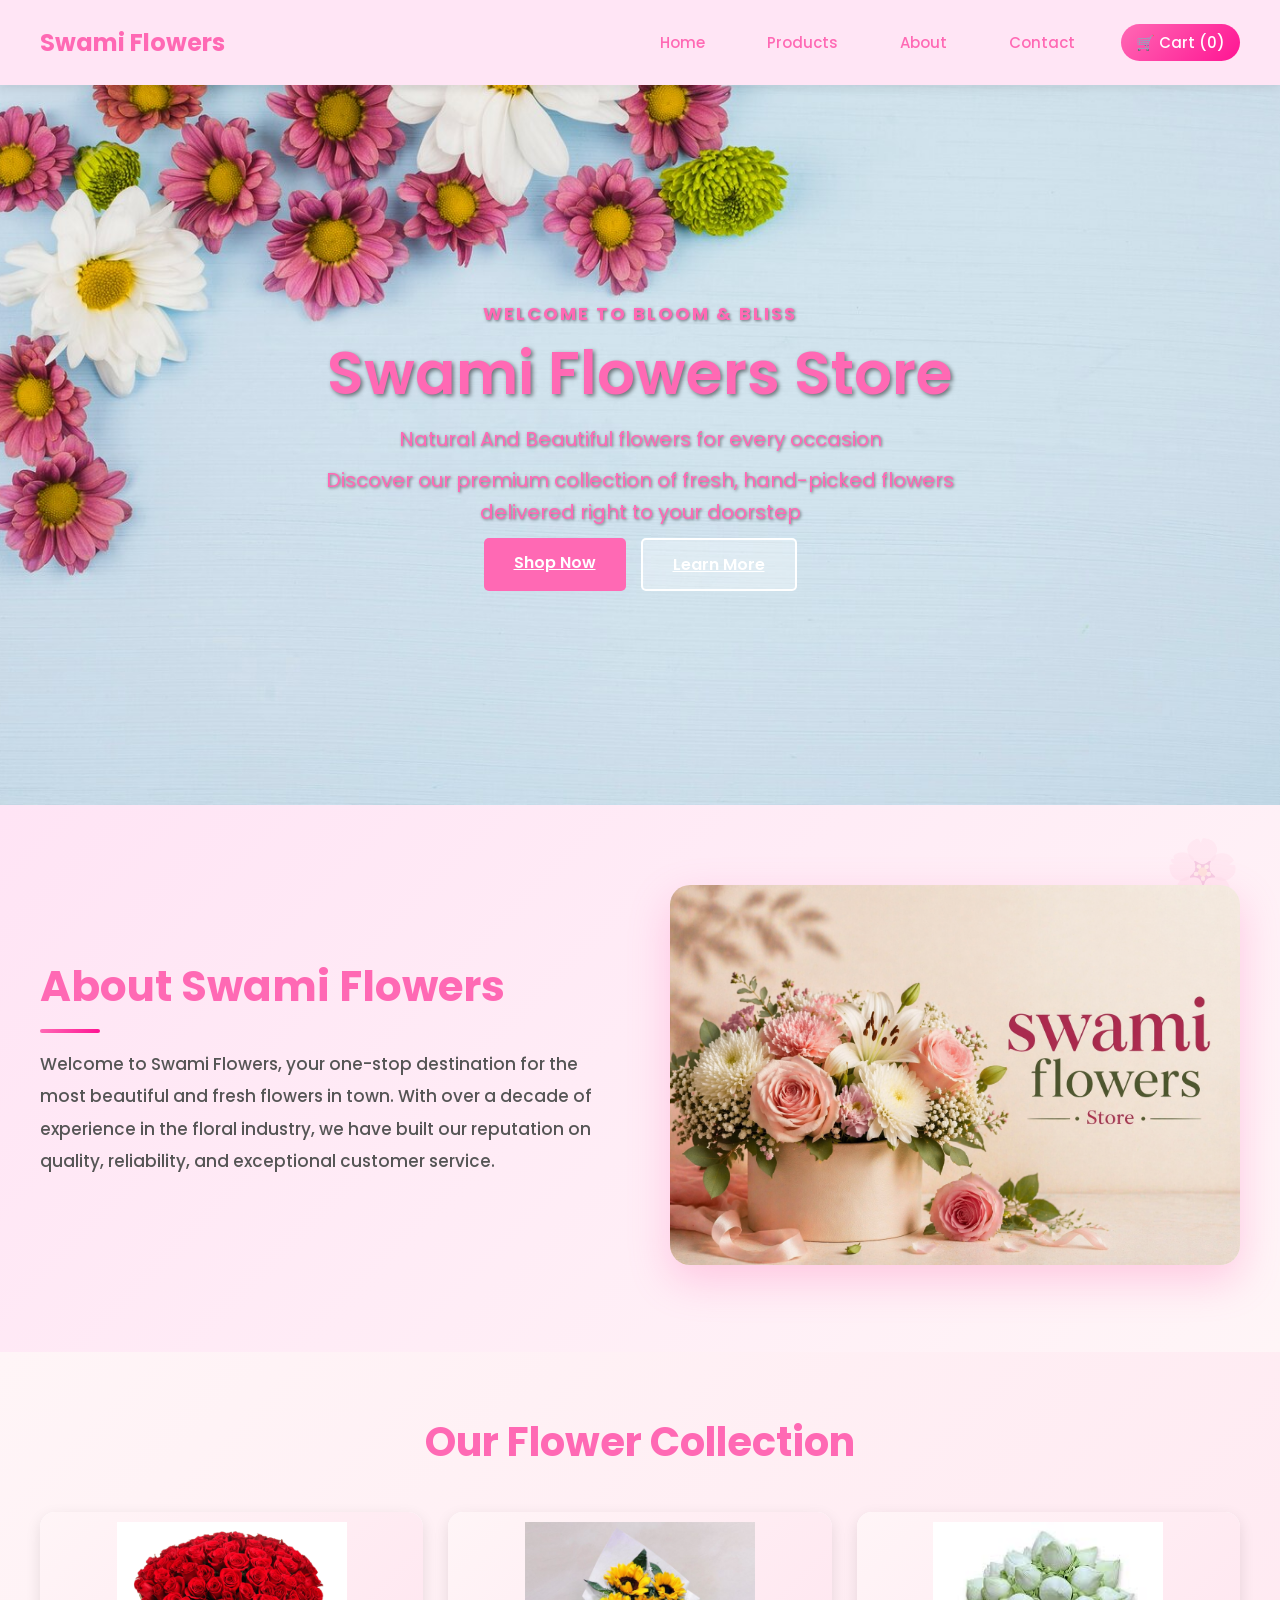
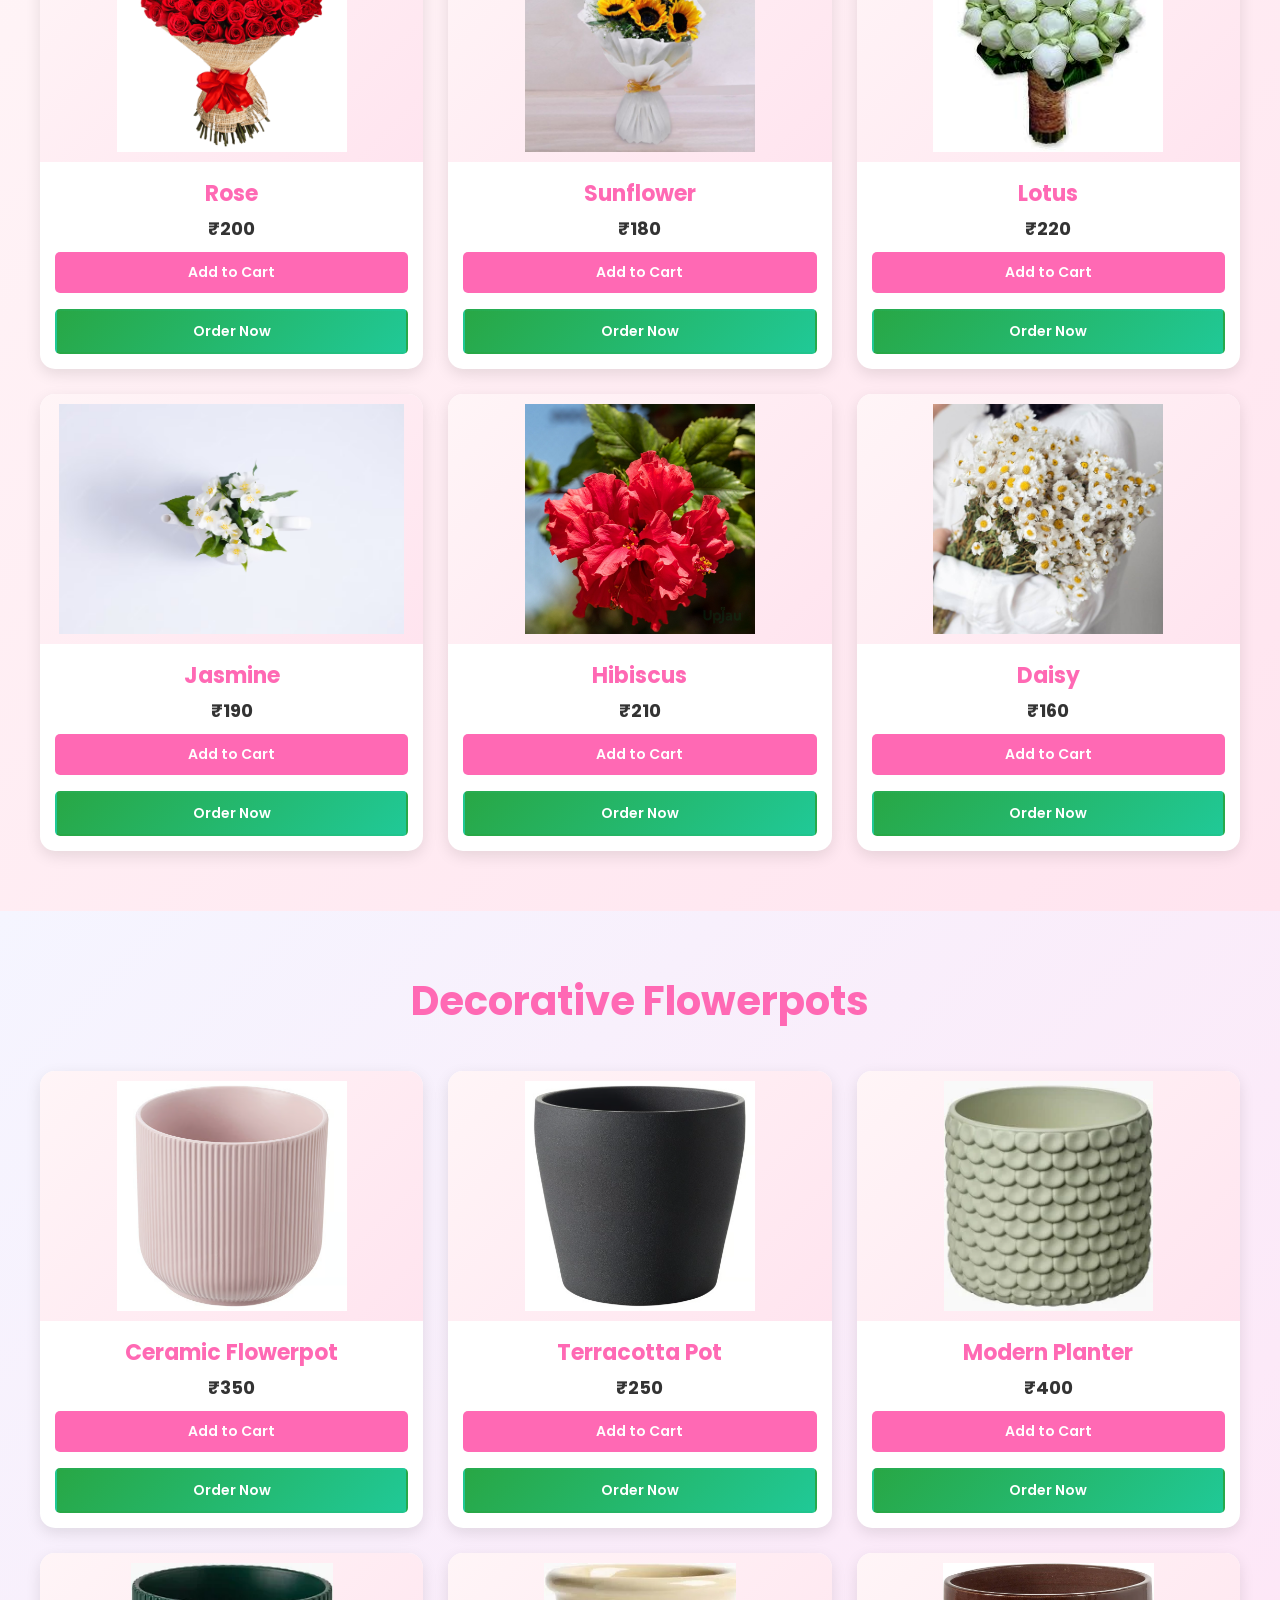
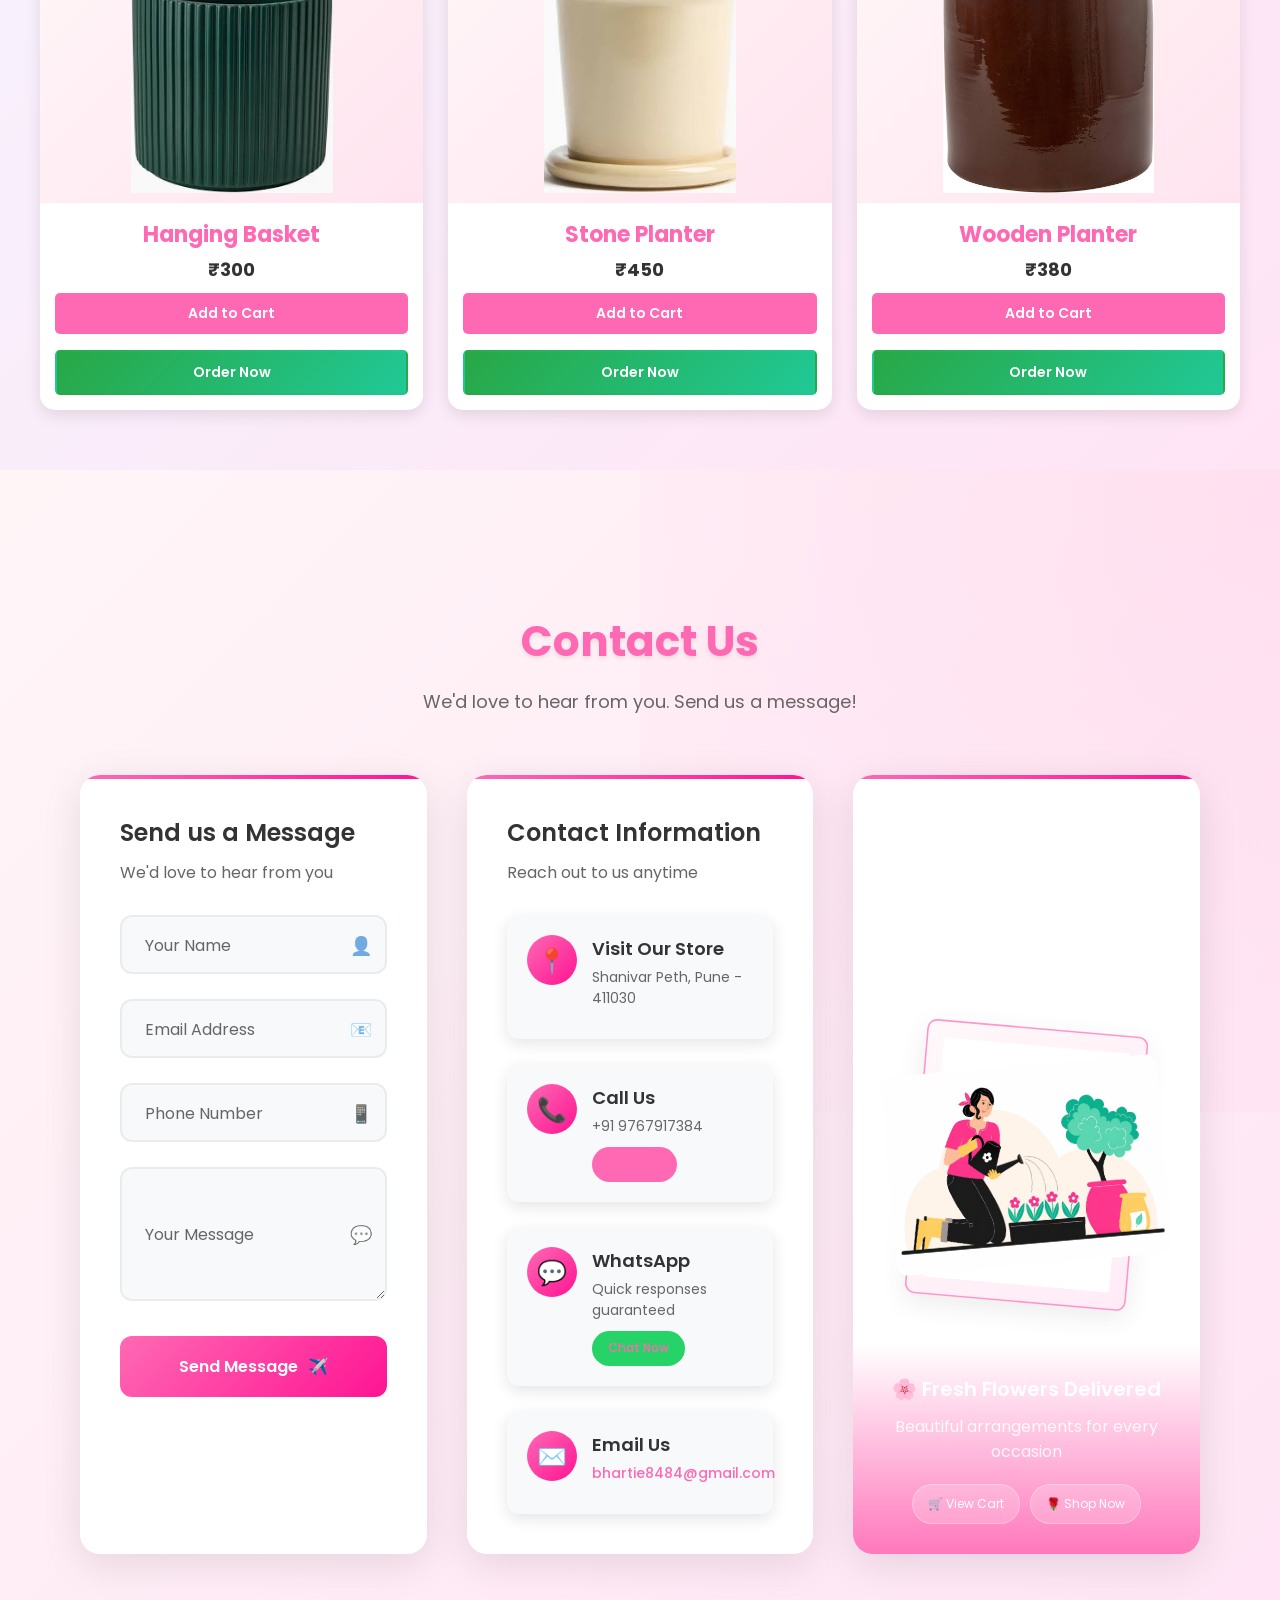
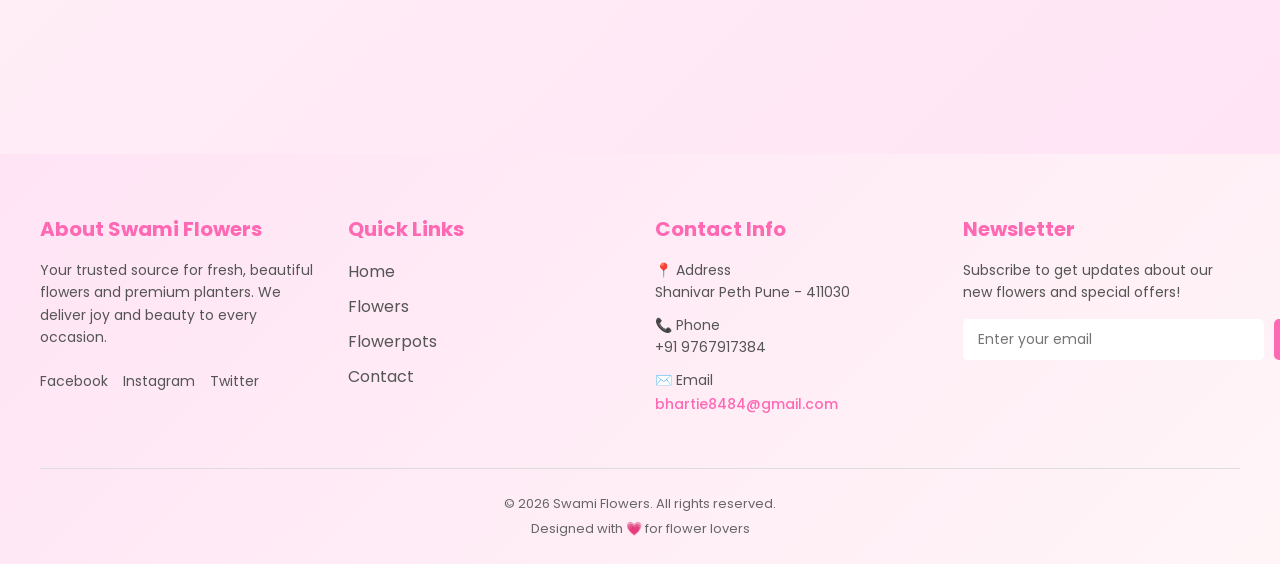
==== commit 2fa32773: "Add navigation and clickable contact functionality + Fix CSS syntax error" ====
--- a/index.html
+++ b/index.html
@@ -56,8 +56,8 @@
           delivered right to your doorstep
         </p>
         <div class="hero-buttons">
-          <button class="btn-primary">Shop Now</button>
-          <button class="btn-secondary">Learn More</button>
+          <a href="#products" class="btn-primary">Shop Now</a>
+          <a href="#contact" class="btn-secondary">Learn More</a>
         </div>
       </div>
     </section>
@@ -350,7 +350,7 @@
                 <div class="info-icon">📞</div>
                 <div class="info-content">
                   <h4>Call Us</h4>
-                  <p>+91 9767917384</p>
+                  <p><a href="tel:+919767917384"></a>+91 9767917384</a></p>
                   <a href="tel:+919767917384" class="contact-action-btn"
                     >Call Now</a
                   >
@@ -373,7 +373,11 @@
                 <div class="info-icon">✉️</div>
                 <div class="info-content">
                   <h4>Email Us</h4>
-                  <p>bhartie8484@gmail.com</p>
+                  <p>
+                    <a href="mailto:bhartie8484@gmail.com"
+                      >bhartie8484@gmail.com</a
+                    >
+                  </p>
                 </div>
               </div>
             </div>
@@ -671,8 +675,12 @@
         <div class="footer-section">
           <h3>Contact Info</h3>
           <p>📍 Address<br />Shanivar Peth Pune - 411030</p>
-          <p>📞 Phone<br />+91 9767917384</p>
-          <p>✉️ Email<br />bhartie8484@gmail.com</p>
+          <p>📞 Phone<br /><a href="tel:+919767917384"></a>+91 9767917384</a></p>
+          <p>
+            ✉️ Email<br /><a href="mailto:bhartie8484@gmail.com"
+              >bhartie8484@gmail.com</a
+            >
+          </p>
         </div>
 
         <div class="footer-section">
--- a/style.css
+++ b/style.css
@@ -2435,15 +2435,6 @@
 
 /* MAIN CONTENT */
 .contact-main-content {
-  position: relative;
-  z-index: 2;
-}
-}
-
-
-
-/* MAIN CONTENT */
-.contact-main-content {
   padding: 80px 40px;
   position: relative;
   z-index: 2;
@@ -2748,8 +2739,6 @@
   transform: translateY(-2px);
 }
 
-
-
 /* RESPONSIVE DESIGN */
 @media (max-width: 1024px) {
   .contact-grid {
@@ -2761,8 +2750,6 @@
     grid-column: 1 / -1;
     order: -1;
   }
-
-
 }
 
 @media (max-width: 768px) {
@@ -2794,8 +2781,6 @@
   .quick-actions {
     flex-direction: column;
   }
-
-
 }
 
 @media (max-width: 480px) {
@@ -2821,6 +2806,33 @@
     padding: 15px 25px;
     font-size: 14px;
   }
-
-
-}
+}
+/* EMAIL AND PHONE LINK STYLES */
+.info-content a,
+.footer-section a[href^="mailto:"],
+.footer-section a[href^="tel:"] {
+  color: #ff69b4;
+  text-decoration: none;
+  font-weight: 500;
+  transition: all 0.3s ease;
+  border-bottom: 1px solid transparent;
+}
+
+.info-content a:hover,
+.footer-section a[href^="mailto:"]:hover,
+.footer-section a[href^="tel:"]:hover {
+  color: #ff1493;
+  border-bottom-color: #ff1493;
+  transform: translateY(-1px);
+}
+
+.footer-section a[href^="mailto:"],
+.footer-section a[href^="tel:"] {
+  display: inline-block;
+  padding: 2px 0;
+}
+
+.footer-section a[href^="mailto:"]:hover,
+.footer-section a[href^="tel:"]:hover {
+  text-shadow: 0 2px 4px rgba(255, 105, 180, 0.3);
+}
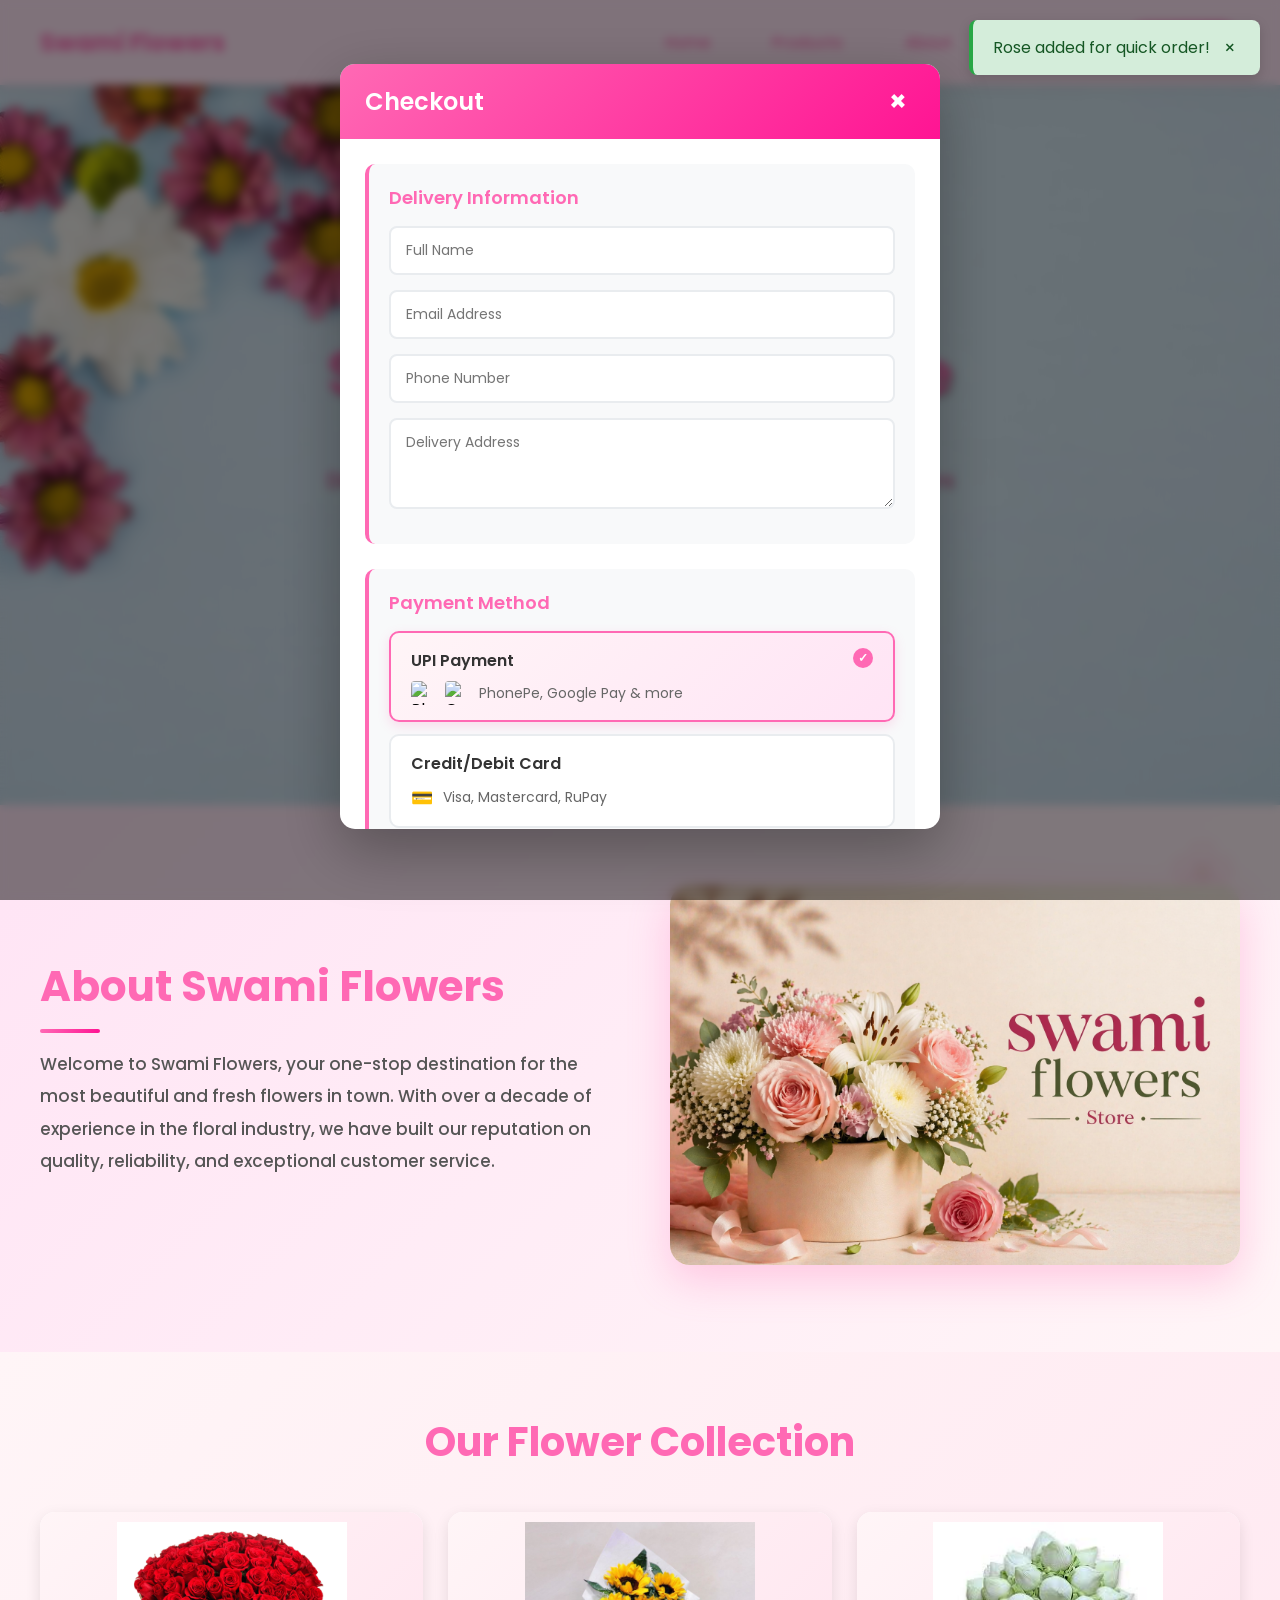
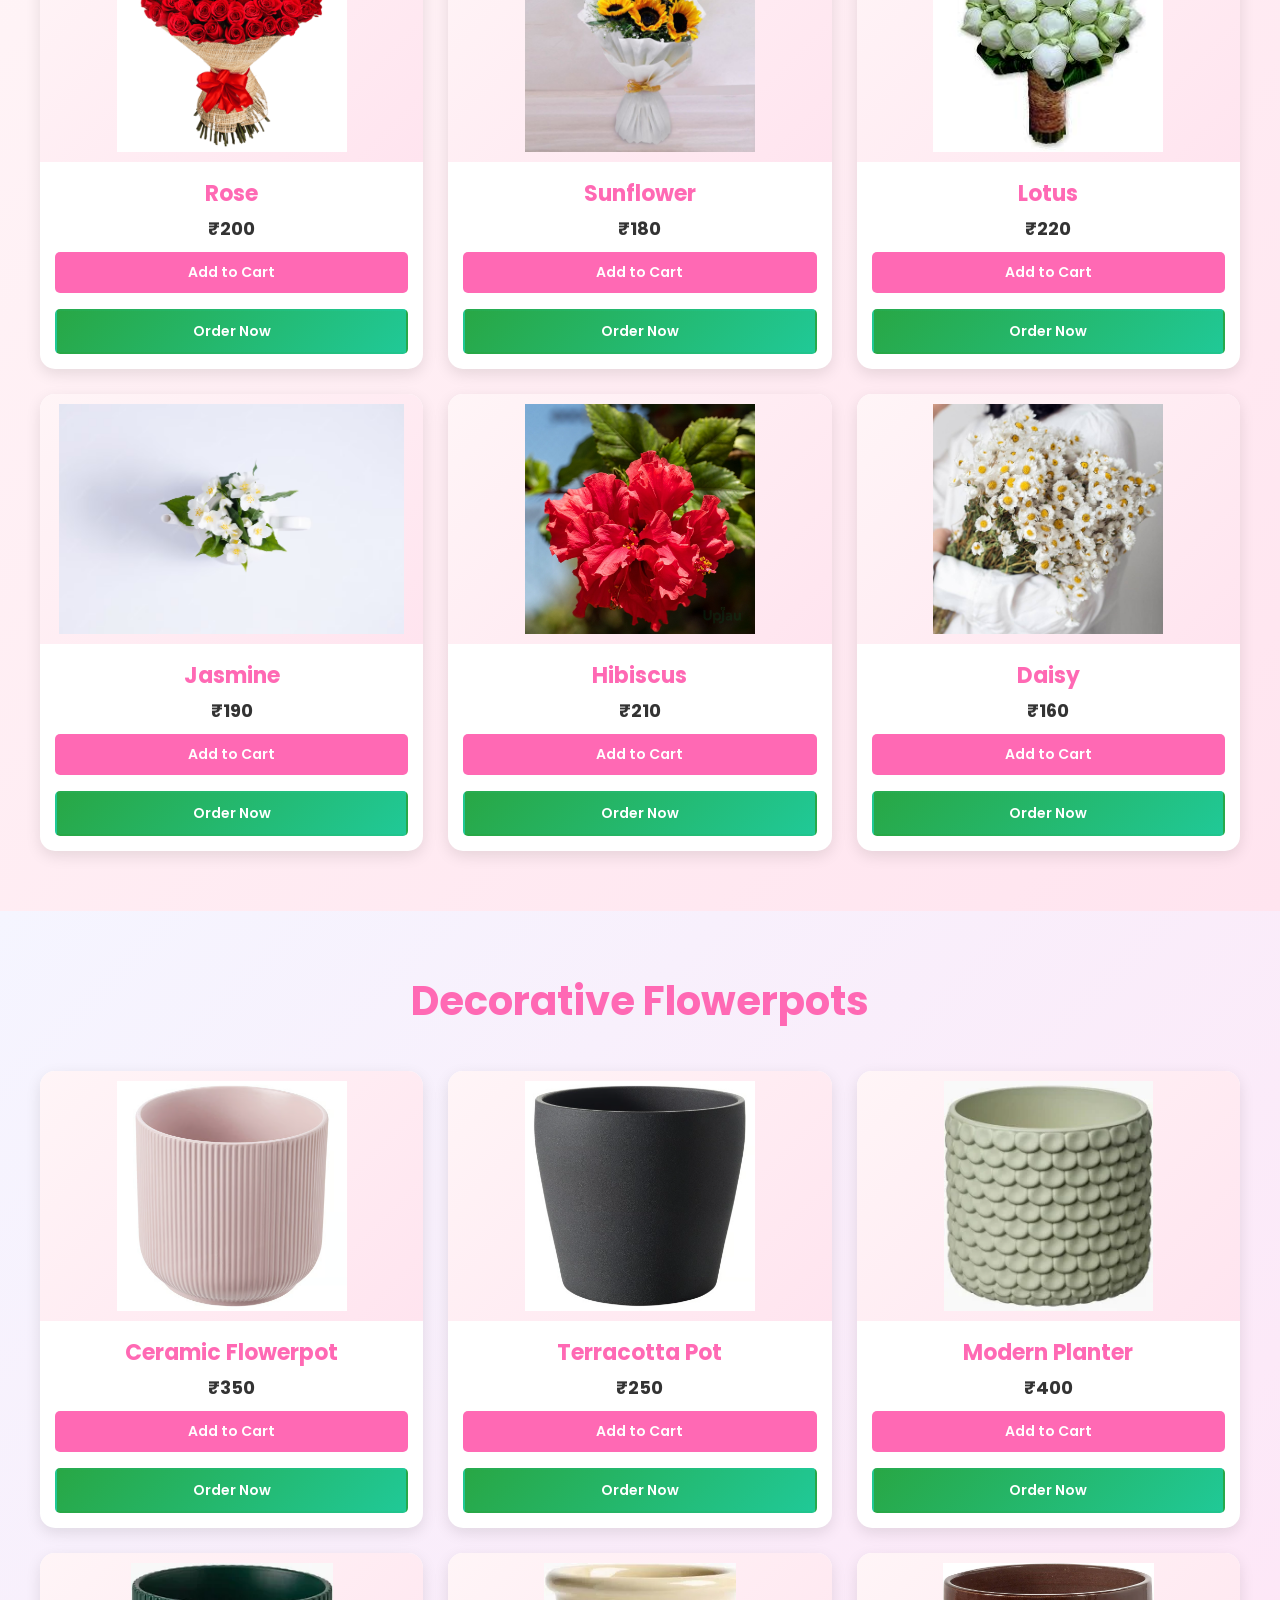
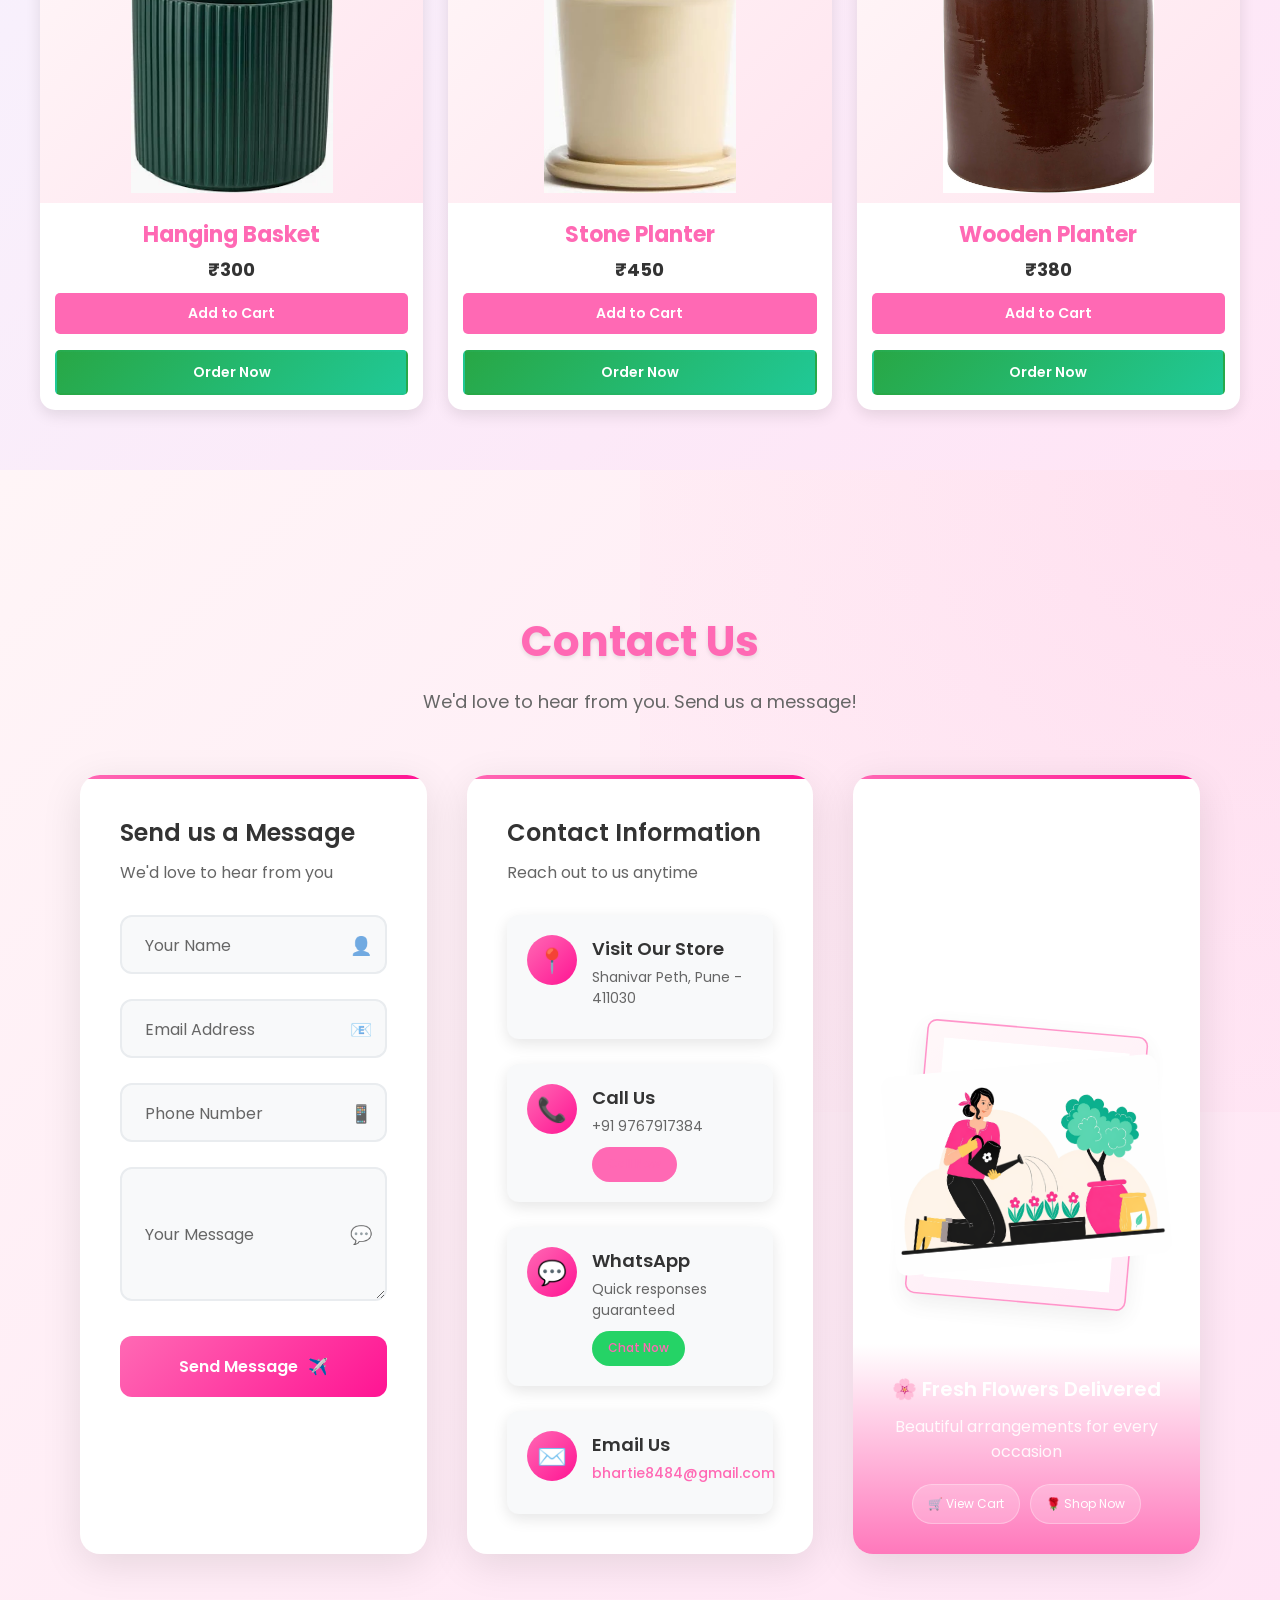
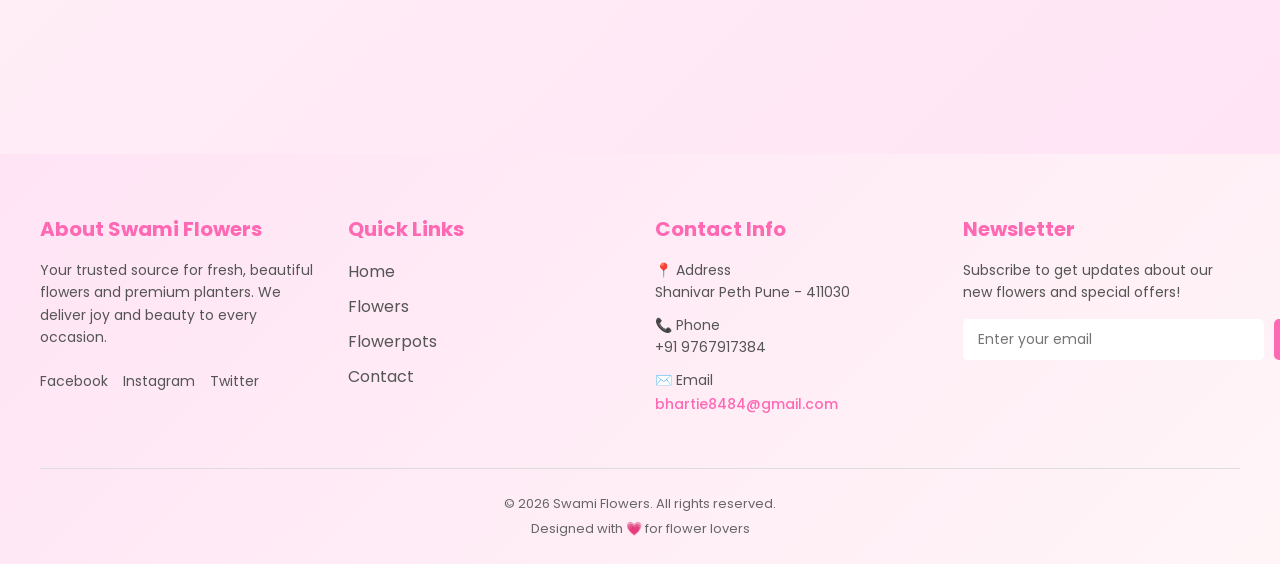
==== commit cd884b6d: "🔧 Fix all button functionality and enhance user experience ✨ Hero Section Buttons: - Added smooth sc" ====
--- a/index.html
+++ b/index.html
@@ -729,6 +729,37 @@
             navMenu.classList.remove("active");
           }
         });
+
+        // Smooth scrolling for hero buttons
+        const heroButtons = document.querySelectorAll('.hero-buttons a');
+        heroButtons.forEach(button => {
+          button.addEventListener('click', function(e) {
+            e.preventDefault();
+            const targetId = this.getAttribute('href');
+            const targetElement = document.querySelector(targetId);
+            
+            if (targetElement) {
+              targetElement.scrollIntoView({
+                behavior: 'smooth',
+                block: 'start'
+              });
+            }
+          });
+        });
+
+        // Test button functionality
+        console.log('Hero buttons found:', document.querySelectorAll('.hero-buttons a').length);
+        console.log('Add to cart buttons found:', document.querySelectorAll('.btn-add-cart').length);
+        console.log('Order now buttons found:', document.querySelectorAll('.btn-order-now').length);
+        
+        // Test if buttons are clickable
+        document.querySelectorAll('.btn-add-cart').forEach((btn, index) => {
+          console.log(`Add to cart button ${index + 1}:`, btn.onclick ? 'Has onclick' : 'No onclick');
+        });
+        
+        document.querySelectorAll('.btn-order-now').forEach((btn, index) => {
+          console.log(`Order now button ${index + 1}:`, btn.onclick ? 'Has onclick' : 'No onclick');
+        });
       });
     </script>
     <script src="script.js"></script>
--- a/style.css
+++ b/style.css
@@ -3,6 +3,10 @@
   padding: 0;
   box-sizing: border-box;
   font-family: "Poppins", sans-serif;
+}
+
+html {
+  scroll-behavior: smooth;
 }
 
 body {
@@ -147,6 +151,7 @@
 
 .btn-primary,
 .btn-secondary {
+  display: inline-block;
   padding: 12px 30px;
   border: none;
   border-radius: 5px;
@@ -154,6 +159,8 @@
   font-size: 16px;
   font-weight: 600;
   transition: all 0.3s ease;
+  text-decoration: none;
+  text-align: center;
 }
 
 .btn-primary {
@@ -2165,6 +2172,7 @@
   text-align: center !important;
   width: 100% !important;
   box-sizing: border-box !important;
+  pointer-events: auto !important;
 }
 
 .flower-card .btn-add-cart,
@@ -2199,6 +2207,15 @@
 .flowerpot-card > button:not(.btn-add-cart):not(.btn-order-now) {
   display: none !important;
   visibility: hidden !important;
+}
+
+/* Ensure hero buttons work properly */
+.hero-buttons a.btn-primary,
+.hero-buttons a.btn-secondary {
+  display: inline-block !important;
+  text-decoration: none !important;
+  cursor: pointer !important;
+  pointer-events: auto !important;
 }
 /* CONTACT MOBILE IMAGE STYLES */
 .contact-mobile-image {
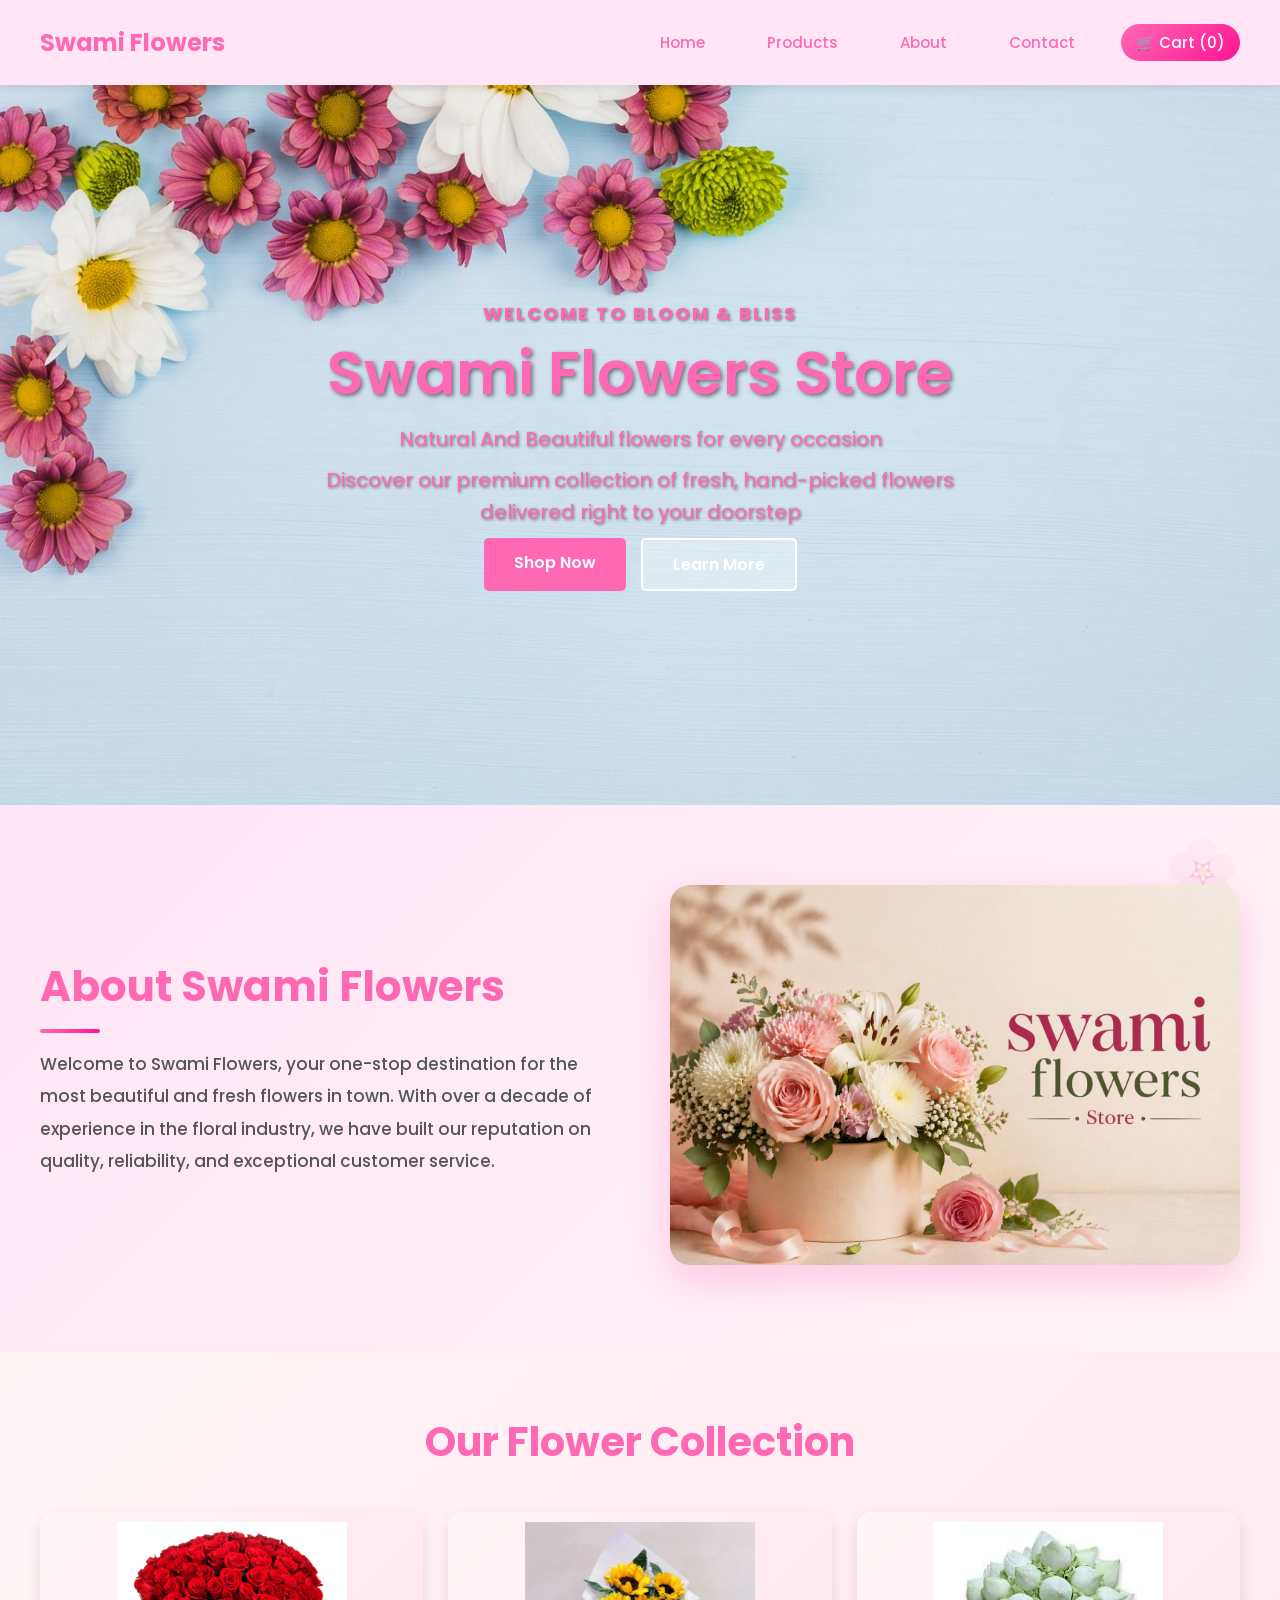
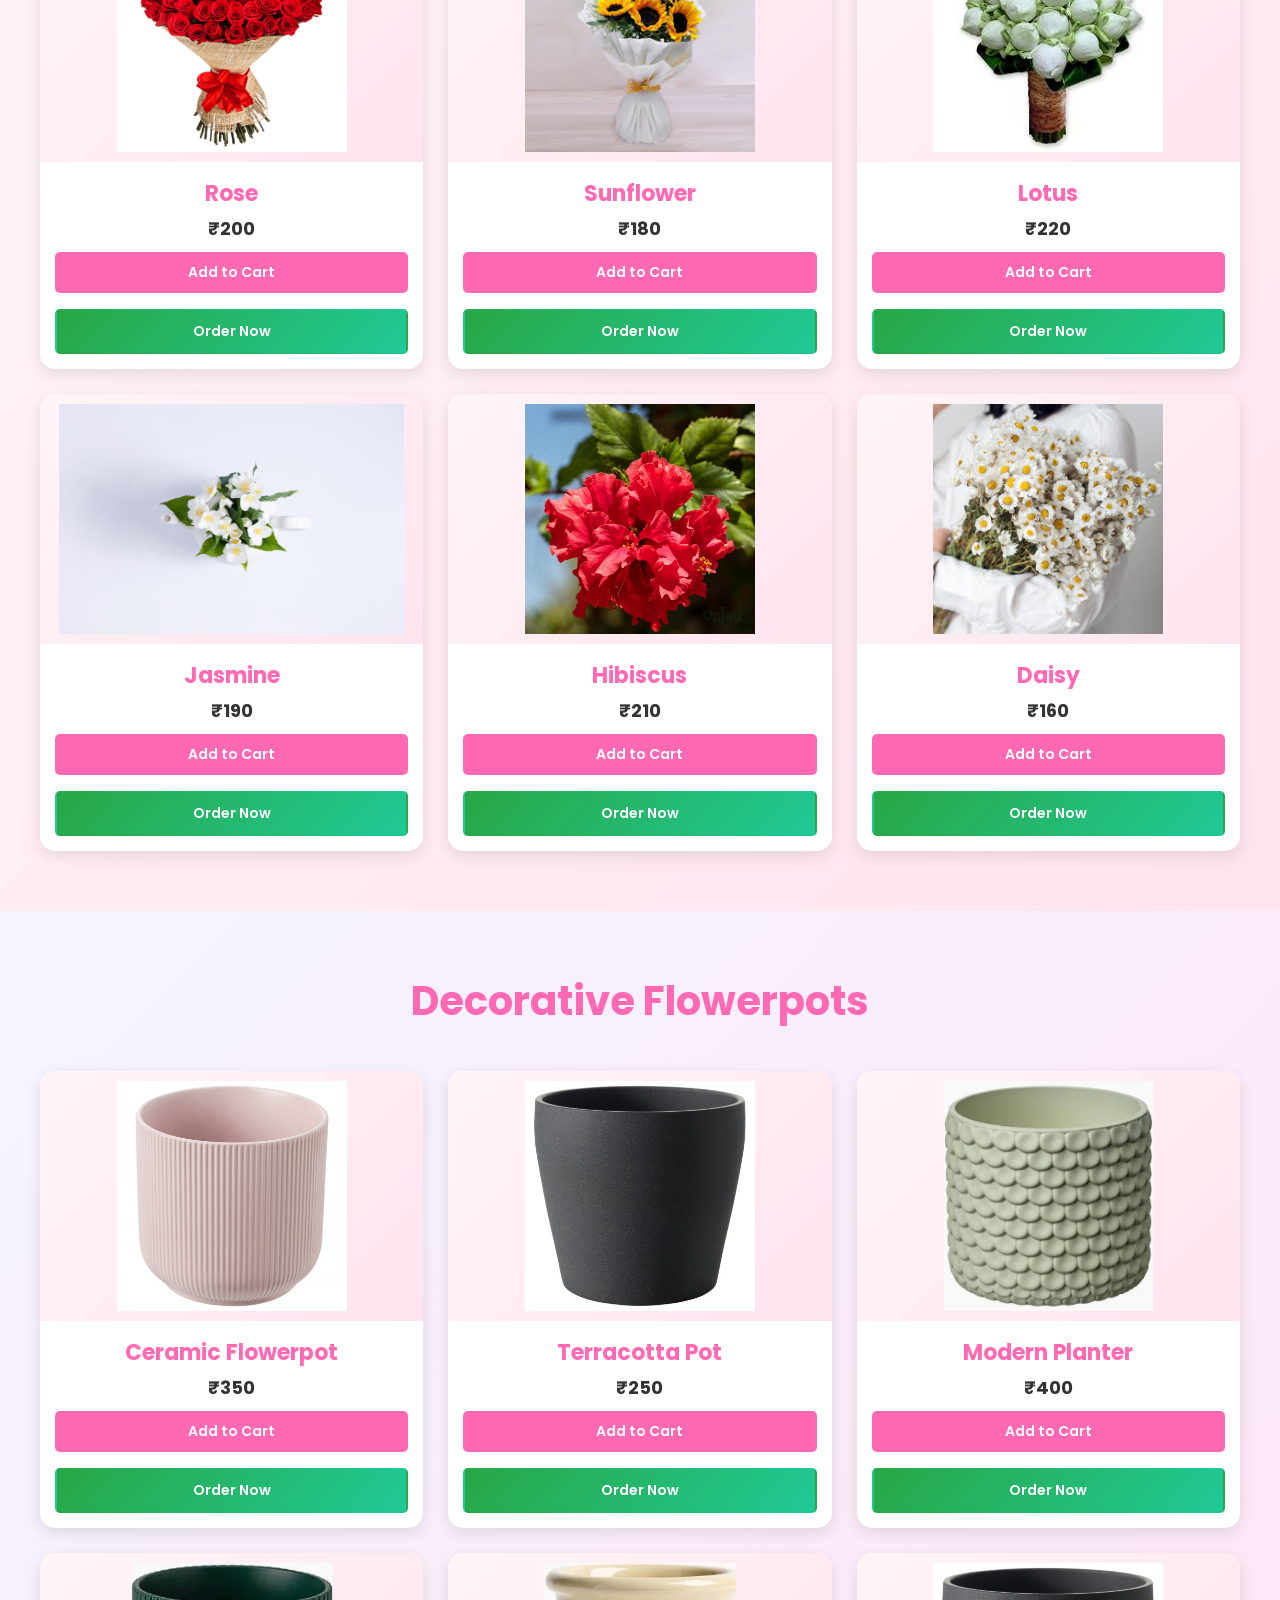
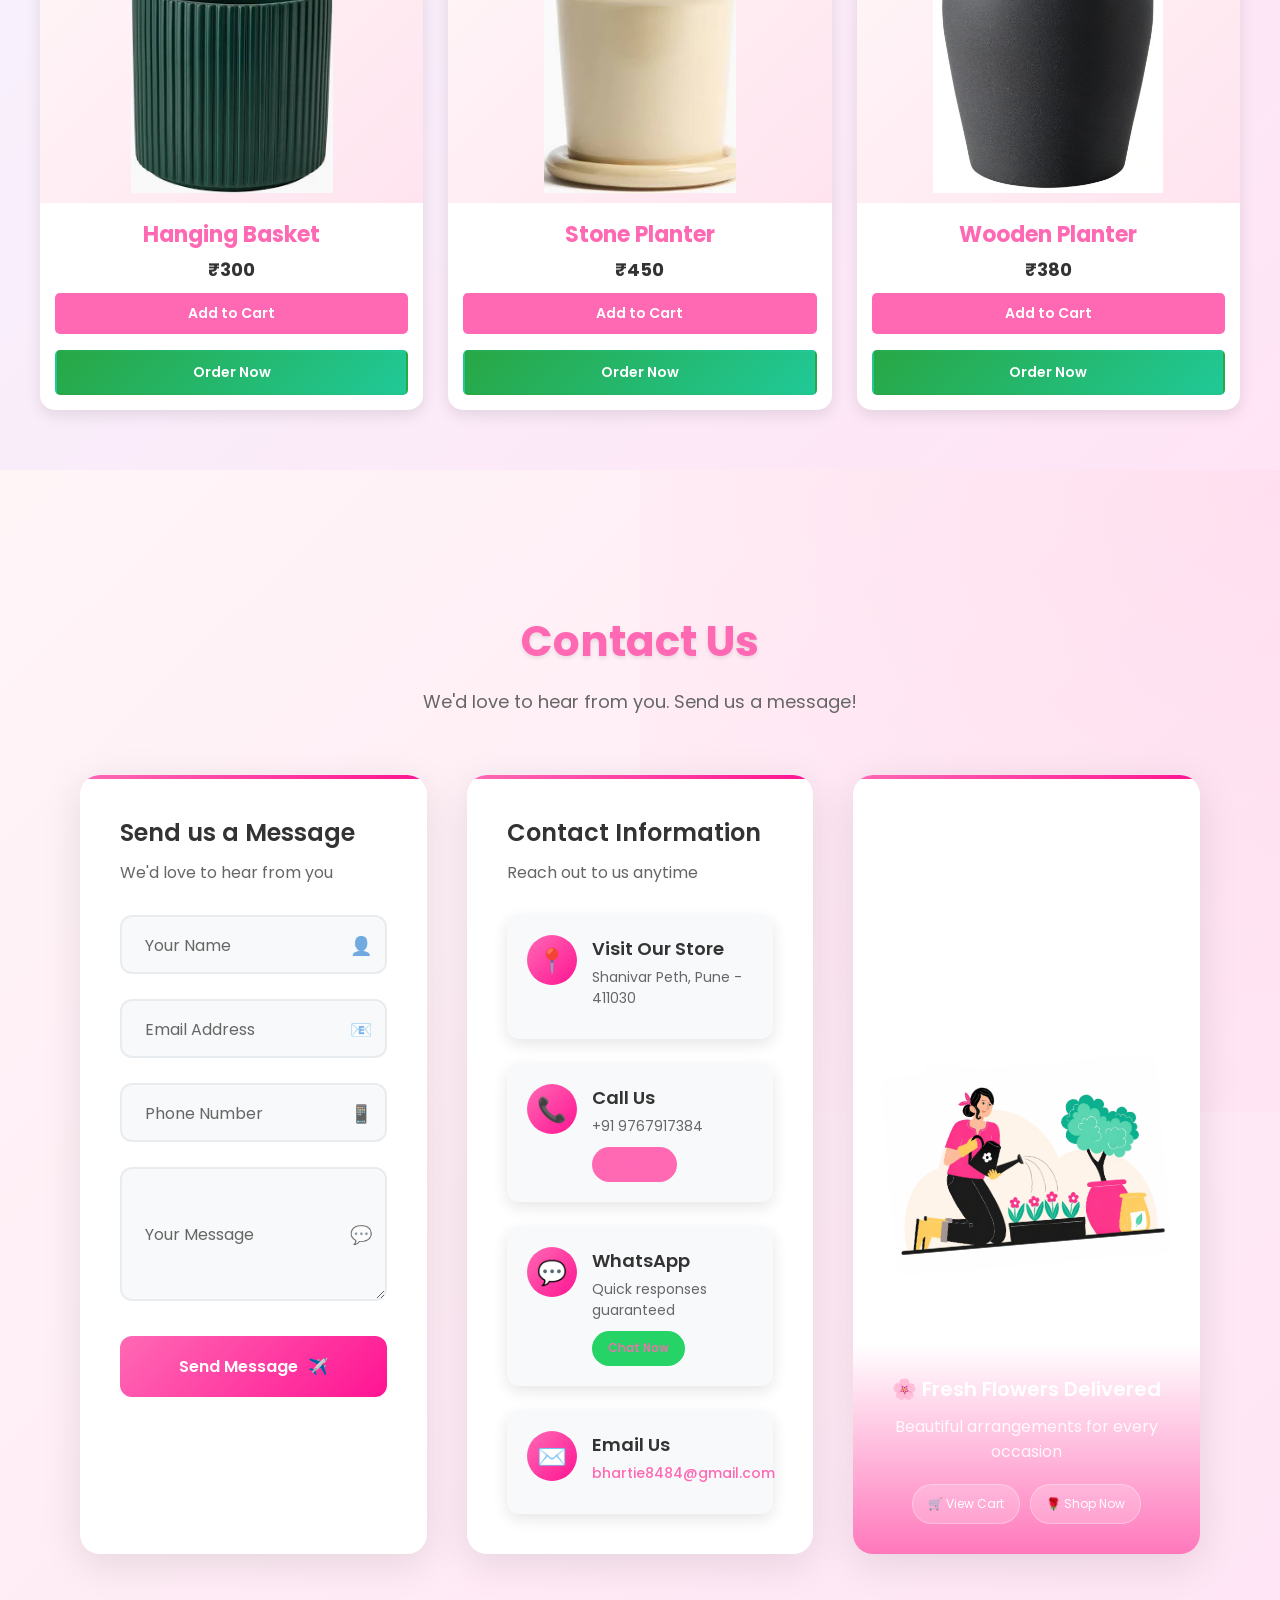
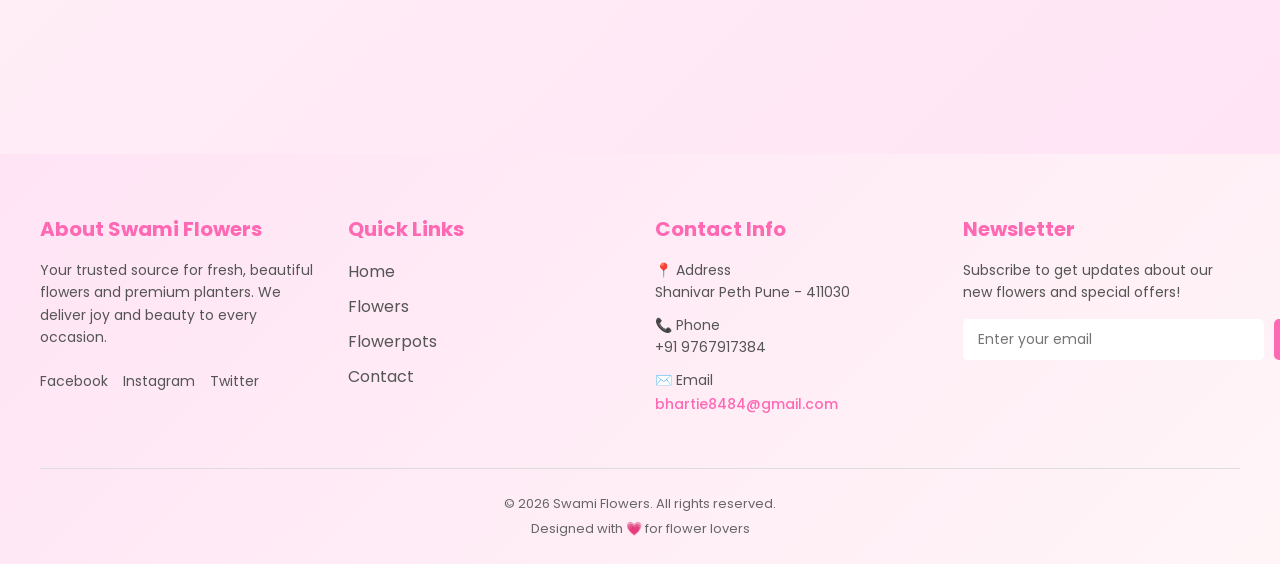
==== commit 39810513: "📱 Complete mobile responsive improvements and fixes ✨ Mobile Responsive Enhancements: - Enhanced Con" ====
--- a/index.html
+++ b/index.html
@@ -260,7 +260,7 @@
         </div>
 
         <div class="flowerpot-card">
-          <img src="images/pots/shopping (3).webp" alt="Wooden Pot" />
+          <img src="images/pots/persillade-plant-pot-dark-grey__0439713_pe592235_s5.avif" alt="Wooden Pot" />
           <h3>Wooden Planter</h3>
           <p>₹380</p>
           <div class="card-buttons">
--- a/style.css
+++ b/style.css
@@ -2217,37 +2217,6 @@
   cursor: pointer !important;
   pointer-events: auto !important;
 }
-/* CONTACT MOBILE IMAGE STYLES */
-.contact-mobile-image {
-  display: flex;
-  align-items: center;
-  justify-content: center;
-  background: linear-gradient(135deg, #fff5f7, #ffe4f5);
-  border-radius: 15px;
-  padding: 20px;
-  box-shadow: 0 10px 30px rgba(0, 0, 0, 0.1);
-  transition: all 0.3s ease;
-  border: 2px solid #ff69b4;
-}
-
-.contact-mobile-image:hover {
-  transform: translateY(-5px);
-  box-shadow: 0 20px 40px rgba(255, 105, 180, 0.2);
-}
-
-.contact-mobile-image img {
-  width: 100%;
-  max-width: 300px;
-  height: auto;
-  object-fit: contain;
-  border-radius: 10px;
-  transition: all 0.3s ease;
-}
-
-.contact-mobile-image:hover img {
-  transform: scale(1.05);
-}
-
 /* UPDATE CONTACT CONTAINER FOR TWO COLUMNS */
 .contact-container {
   display: grid;
@@ -2767,6 +2736,14 @@
     grid-column: 1 / -1;
     order: -1;
   }
+
+  .contact-main-content {
+    padding: 60px 30px;
+  }
+
+  .contact-section-header {
+    margin-bottom: 50px;
+  }
 }
 
 @media (max-width: 768px) {
@@ -2774,8 +2751,17 @@
     padding: 40px 20px;
   }
 
+  .contact-main-content {
+    padding: 40px 20px;
+  }
+
+  .contact-section-header {
+    margin-bottom: 40px;
+  }
+
   .contact-main-title {
     font-size: 32px;
+    margin-bottom: 10px;
   }
 
   .contact-subtitle {
@@ -2787,16 +2773,131 @@
     gap: 25px;
   }
 
+  /* Reorder for mobile: Visual card first, then form, then info */
+  .visual-card {
+    order: 1;
+  }
+
+  .form-card {
+    order: 2;
+  }
+
+  .info-card {
+    order: 3;
+  }
+
   .contact-card {
-    padding: 30px;
+    padding: 25px;
+    border-radius: 15px;
+  }
+
+  .card-header h3 {
+    font-size: 20px;
+  }
+
+  .card-header p {
+    font-size: 14px;
   }
 
   .visual-content {
-    min-height: 300px;
+    min-height: 250px;
+  }
+
+  .image-stack {
+    flex-direction: column;
+    align-items: center;
+    gap: 10px;
+  }
+
+  .contact-main-image,
+  .contact-mobile-image {
+    position: relative;
+    transform: none;
+    max-width: 90%;
+    margin: 5px 0;
+  }
+
+  /* Hide one image on mobile to avoid duplication */
+  .contact-mobile-image {
+    display: none;
+  }
+
+  .contact-main-image {
+    display: block;
+    max-width: 100%;
+  }
+
+  .visual-overlay {
+    position: relative;
+    background: linear-gradient(135deg, #ff69b4, #ff1493);
+    margin-top: 15px;
+    padding: 20px;
+    border-radius: 10px;
+  }
+
+  .visual-overlay h4 {
+    font-size: 18px;
+    margin-bottom: 8px;
+  }
+
+  .visual-overlay p {
+    font-size: 14px;
+    margin-bottom: 15px;
   }
 
   .quick-actions {
     flex-direction: column;
+    gap: 8px;
+  }
+
+  .quick-action-btn {
+    padding: 8px 12px;
+    font-size: 11px;
+  }
+
+  /* Enhanced form responsiveness */
+  .input-wrapper input,
+  .input-wrapper textarea {
+    padding: 12px 45px 12px 15px;
+    font-size: 14px;
+  }
+
+  .input-wrapper label {
+    font-size: 14px;
+  }
+
+  .input-icon {
+    right: 12px;
+    font-size: 16px;
+  }
+
+  /* Contact info improvements */
+  .info-item {
+    padding: 15px;
+    flex-direction: row;
+    align-items: center;
+  }
+
+  .info-icon {
+    width: 40px;
+    height: 40px;
+    font-size: 18px;
+    flex-shrink: 0;
+  }
+
+  .info-content h4 {
+    font-size: 16px;
+    margin-bottom: 3px;
+  }
+
+  .info-content p {
+    font-size: 13px;
+    margin-bottom: 8px;
+  }
+
+  .contact-action-btn {
+    padding: 6px 12px;
+    font-size: 11px;
   }
 }
 
@@ -2805,23 +2906,147 @@
     padding: 30px 15px;
   }
 
+  .contact-main-content {
+    padding: 30px 15px;
+  }
+
+  .contact-section-header {
+    margin-bottom: 30px;
+  }
+
   .contact-main-title {
-    font-size: 28px;
+    font-size: 24px;
+    margin-bottom: 8px;
+  }
+
+  .contact-subtitle {
+    font-size: 14px;
+  }
+
+  .contact-grid {
+    gap: 20px;
   }
 
   .contact-card {
     padding: 20px;
+    border-radius: 12px;
+  }
+
+  .card-header h3 {
+    font-size: 18px;
+    margin-bottom: 8px;
+  }
+
+  .card-header p {
+    font-size: 13px;
+  }
+
+  /* Form improvements for small screens */
+  .enhanced-contact-form {
+    gap: 20px;
   }
 
   .input-wrapper input,
   .input-wrapper textarea {
-    padding: 12px 40px 12px 15px;
+    padding: 10px 40px 10px 12px;
+    font-size: 13px;
+    border-radius: 8px;
+  }
+
+  .input-wrapper label {
+    font-size: 13px;
+    left: 12px;
+  }
+
+  .input-icon {
+    right: 10px;
     font-size: 14px;
   }
 
   .enhanced-submit-btn {
-    padding: 15px 25px;
-    font-size: 14px;
+    padding: 12px 20px;
+    font-size: 13px;
+    border-radius: 8px;
+  }
+
+  /* Visual card improvements */
+  .visual-content {
+    min-height: 200px;
+  }
+
+  .image-stack {
+    padding: 10px;
+  }
+
+  .contact-main-image {
+    max-width: 85%;
+    border-radius: 8px;
+    display: block;
+  }
+
+  .contact-mobile-image {
+    display: none;
+  }
+
+  .visual-overlay {
+    padding: 15px;
+    border-radius: 8px;
+    margin-top: 10px;
+  }
+
+  .visual-overlay h4 {
+    font-size: 16px;
+    margin-bottom: 6px;
+  }
+
+  .visual-overlay p {
+    font-size: 12px;
+    margin-bottom: 12px;
+  }
+
+  .quick-actions {
+    gap: 6px;
+  }
+
+  .quick-action-btn {
+    padding: 6px 10px;
+    font-size: 10px;
+    border-radius: 15px;
+  }
+
+  /* Contact info for small screens */
+  .info-item {
+    padding: 12px;
+    border-radius: 8px;
+    flex-direction: column;
+    text-align: center;
+    gap: 10px;
+  }
+
+  .info-icon {
+    width: 35px;
+    height: 35px;
+    font-size: 16px;
+  }
+
+  .info-content {
+    text-align: center;
+  }
+
+  .info-content h4 {
+    font-size: 15px;
+    margin-bottom: 4px;
+  }
+
+  .info-content p {
+    font-size: 12px;
+    margin-bottom: 6px;
+  }
+
+  .contact-action-btn {
+    padding: 5px 10px;
+    font-size: 10px;
+    border-radius: 12px;
   }
 }
 /* EMAIL AND PHONE LINK STYLES */
@@ -2853,3 +3078,289 @@
 .footer-section a[href^="tel:"]:hover {
   text-shadow: 0 2px 4px rgba(255, 105, 180, 0.3);
 }
+/* EXTRA SMALL MOBILE DEVICES (320px and below) */
+@media (max-width: 320px) {
+  .enhanced-contact {
+    padding: 20px 10px;
+  }
+
+  .contact-main-content {
+    padding: 20px 10px;
+  }
+
+  .contact-main-title {
+    font-size: 20px;
+    line-height: 1.2;
+  }
+
+  .contact-subtitle {
+    font-size: 12px;
+  }
+
+  .contact-card {
+    padding: 15px;
+    margin-bottom: 15px;
+  }
+
+  .card-header h3 {
+    font-size: 16px;
+  }
+
+  .input-wrapper input,
+  .input-wrapper textarea {
+    padding: 8px 35px 8px 10px;
+    font-size: 12px;
+  }
+
+  .enhanced-submit-btn {
+    padding: 10px 15px;
+    font-size: 12px;
+  }
+
+  .visual-overlay h4 {
+    font-size: 14px;
+  }
+
+  .visual-overlay p {
+    font-size: 11px;
+  }
+
+  .info-content h4 {
+    font-size: 14px;
+  }
+
+  .info-content p {
+    font-size: 11px;
+  }
+}
+
+/* LANDSCAPE MOBILE ORIENTATION */
+@media (max-width: 768px) and (orientation: landscape) {
+  .enhanced-contact {
+    padding: 30px 20px;
+  }
+
+  .contact-grid {
+    grid-template-columns: 1fr 1fr;
+    gap: 20px;
+  }
+
+  .visual-card {
+    grid-column: 1 / -1;
+    order: -1;
+  }
+
+  .visual-content {
+    min-height: 200px;
+  }
+
+  .contact-card {
+    padding: 20px;
+  }
+}
+
+/* TOUCH DEVICE IMPROVEMENTS */
+@media (hover: none) and (pointer: coarse) {
+  .contact-action-btn,
+  .quick-action-btn,
+  .enhanced-submit-btn {
+    min-height: 44px;
+    min-width: 44px;
+    padding: 12px 16px;
+  }
+
+  .input-wrapper input,
+  .input-wrapper textarea {
+    min-height: 44px;
+  }
+
+  .info-item {
+    padding: 16px;
+  }
+
+  .contact-card:hover {
+    transform: none;
+  }
+
+  .info-item:hover {
+    transform: none;
+    background: #f8f9fa;
+  }
+}
+/* FRESH FLOWERS DELIVERED SECTION MOBILE IMPROVEMENTS */
+@media (max-width: 768px) {
+  .visual-overlay {
+    text-align: center;
+    padding: 20px 15px;
+  }
+
+  .visual-overlay h4 {
+    font-size: 18px;
+    margin-bottom: 10px;
+    font-weight: 600;
+    text-shadow: 0 2px 4px rgba(0, 0, 0, 0.3);
+  }
+
+  .visual-overlay p {
+    font-size: 14px;
+    margin-bottom: 15px;
+    opacity: 0.95;
+    line-height: 1.4;
+  }
+}
+
+@media (max-width: 480px) {
+  .visual-overlay {
+    padding: 15px 12px;
+    border-radius: 8px;
+  }
+
+  .visual-overlay h4 {
+    font-size: 16px;
+    margin-bottom: 8px;
+    line-height: 1.3;
+  }
+
+  .visual-overlay p {
+    font-size: 12px;
+    margin-bottom: 12px;
+    line-height: 1.3;
+  }
+
+  .quick-actions {
+    flex-direction: column;
+    gap: 8px;
+    align-items: center;
+  }
+
+  .quick-action-btn {
+    width: 100%;
+    max-width: 200px;
+    padding: 8px 12px;
+    font-size: 11px;
+    font-weight: 500;
+    border-radius: 20px;
+    text-align: center;
+  }
+}
+
+@media (max-width: 320px) {
+  .visual-overlay {
+    padding: 12px 10px;
+  }
+
+  .visual-overlay h4 {
+    font-size: 14px;
+    margin-bottom: 6px;
+  }
+
+  .visual-overlay p {
+    font-size: 11px;
+    margin-bottom: 10px;
+  }
+
+  .quick-action-btn {
+    padding: 6px 10px;
+    font-size: 10px;
+    max-width: 180px;
+  }
+}
+/* MOBILE TYPOGRAPHY AND SPACING IMPROVEMENTS */
+@media (max-width: 768px) {
+  /* Better text readability on mobile */
+  .contact-main-title {
+    line-height: 1.2;
+    text-align: center;
+    margin-bottom: 12px;
+  }
+
+  .contact-subtitle {
+    line-height: 1.4;
+    text-align: center;
+    margin-bottom: 30px;
+    padding: 0 10px;
+  }
+
+  /* Card spacing improvements */
+  .contact-card {
+    margin-bottom: 20px;
+    box-shadow: 0 4px 12px rgba(0, 0, 0, 0.08);
+  }
+
+  /* Form field improvements */
+  .enhanced-contact-form .input-group {
+    margin-bottom: 20px;
+  }
+
+  /* Better button spacing */
+  .enhanced-submit-btn {
+    margin-top: 15px;
+    width: 100%;
+    justify-content: center;
+  }
+
+  /* Contact info spacing */
+  .contact-info-list {
+    gap: 20px;
+  }
+
+  .info-item {
+    margin-bottom: 15px;
+  }
+}
+
+@media (max-width: 480px) {
+  /* Tighter spacing for small screens */
+  .contact-section-header {
+    padding: 0 5px;
+  }
+
+  .contact-main-title {
+    margin-bottom: 8px;
+  }
+
+  .contact-subtitle {
+    margin-bottom: 25px;
+    padding: 0 5px;
+  }
+
+  .contact-card {
+    margin-bottom: 15px;
+  }
+
+  .enhanced-contact-form .input-group {
+    margin-bottom: 18px;
+  }
+
+  .contact-info-list {
+    gap: 15px;
+  }
+}
+
+/* ACCESSIBILITY IMPROVEMENTS FOR MOBILE */
+@media (max-width: 768px) {
+  /* Larger touch targets */
+  .contact-action-btn,
+  .quick-action-btn {
+    min-height: 40px;
+    padding: 10px 15px;
+    font-weight: 500;
+  }
+
+  /* Better focus states for mobile */
+  .input-wrapper input:focus,
+  .input-wrapper textarea:focus {
+    border-width: 3px;
+    box-shadow: 0 0 0 2px rgba(255, 105, 180, 0.2);
+  }
+
+  /* Improved button states */
+  .enhanced-submit-btn:active {
+    transform: scale(0.98);
+  }
+
+  .contact-action-btn:active,
+  .quick-action-btn:active {
+    transform: scale(0.95);
+  }
+}
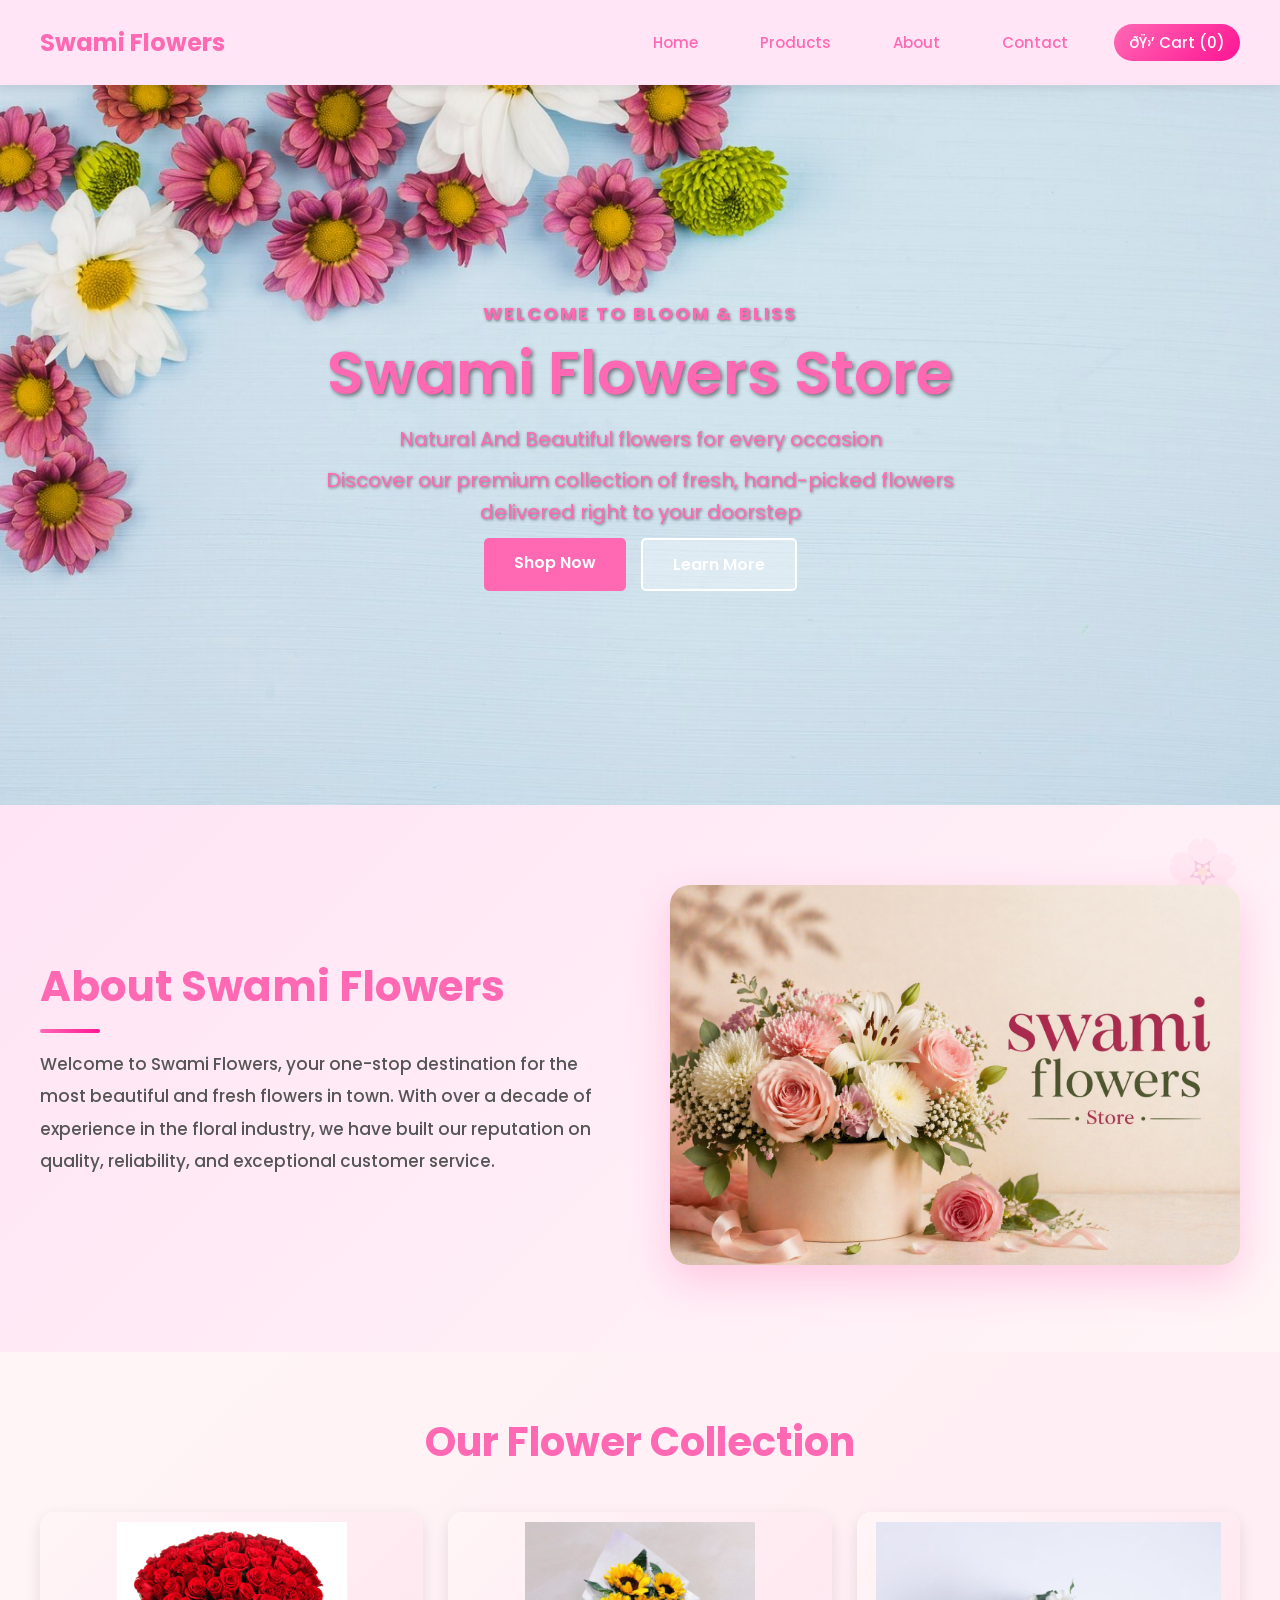
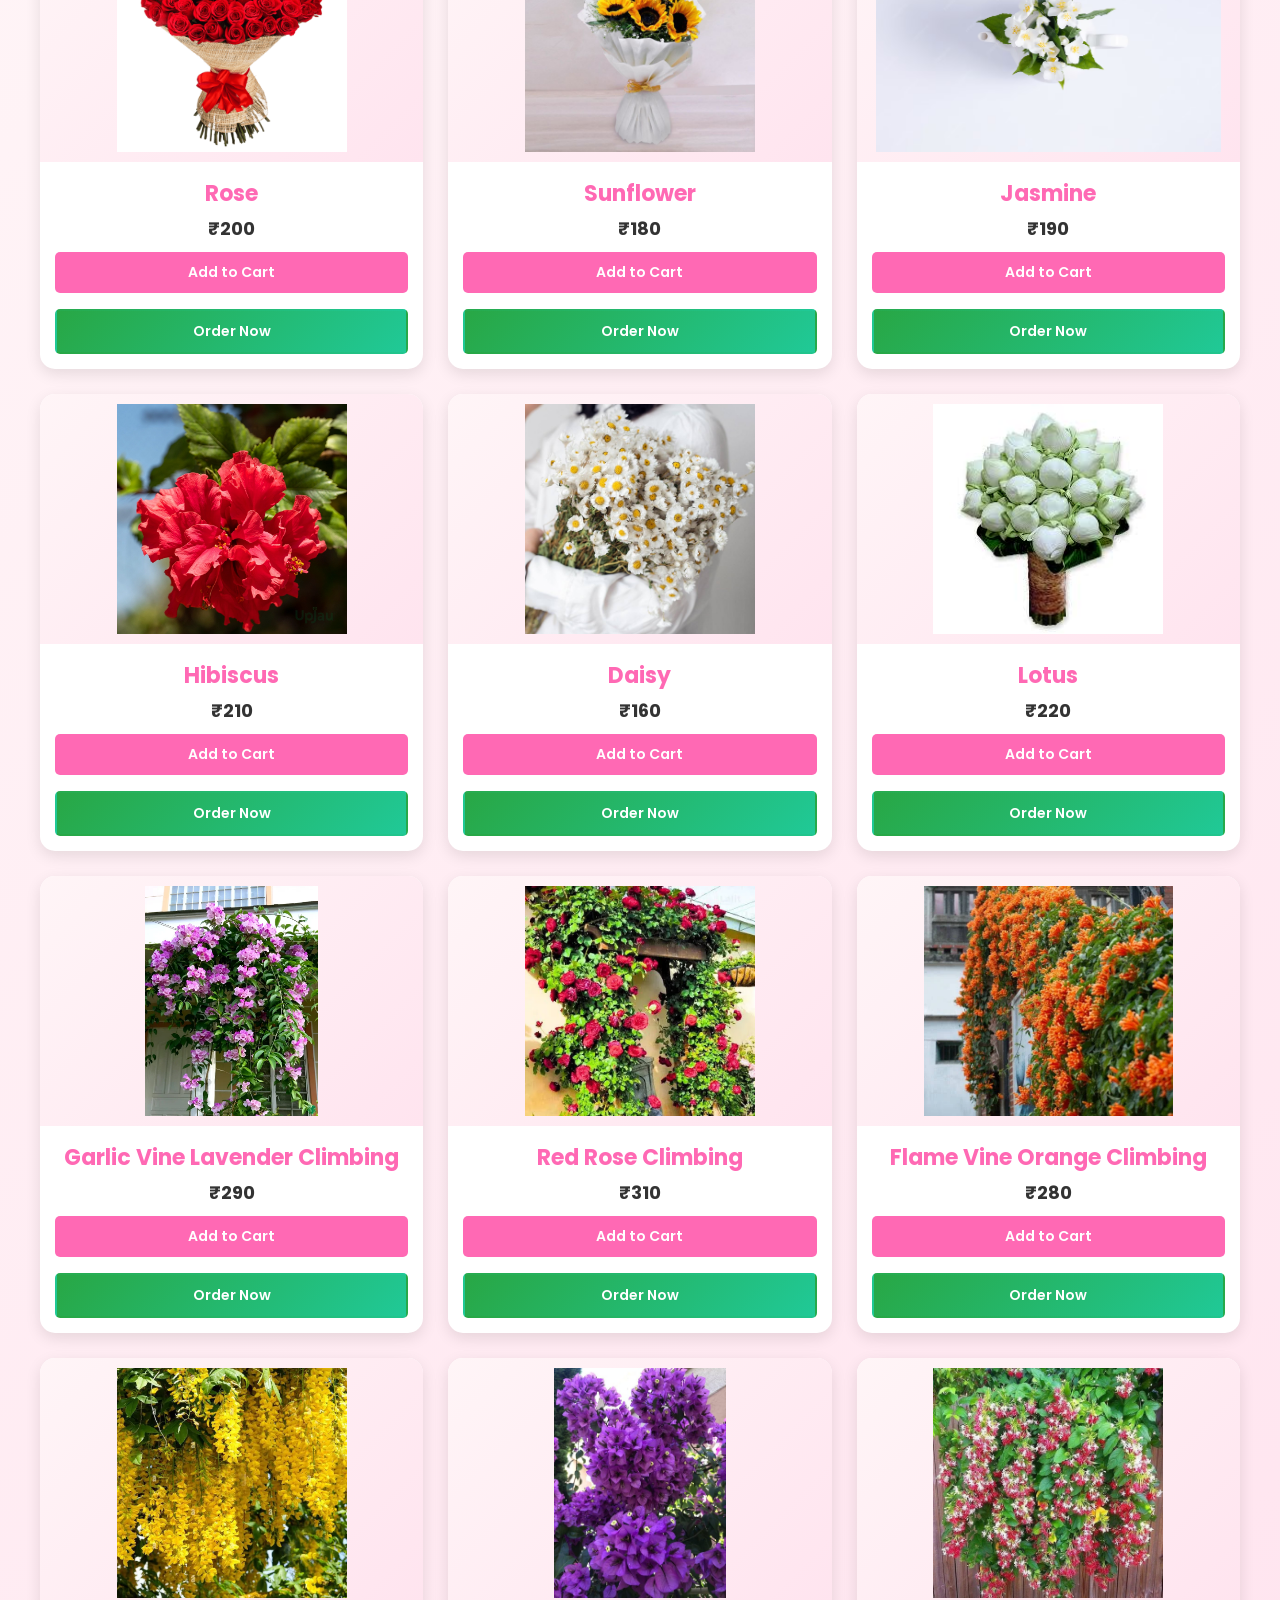
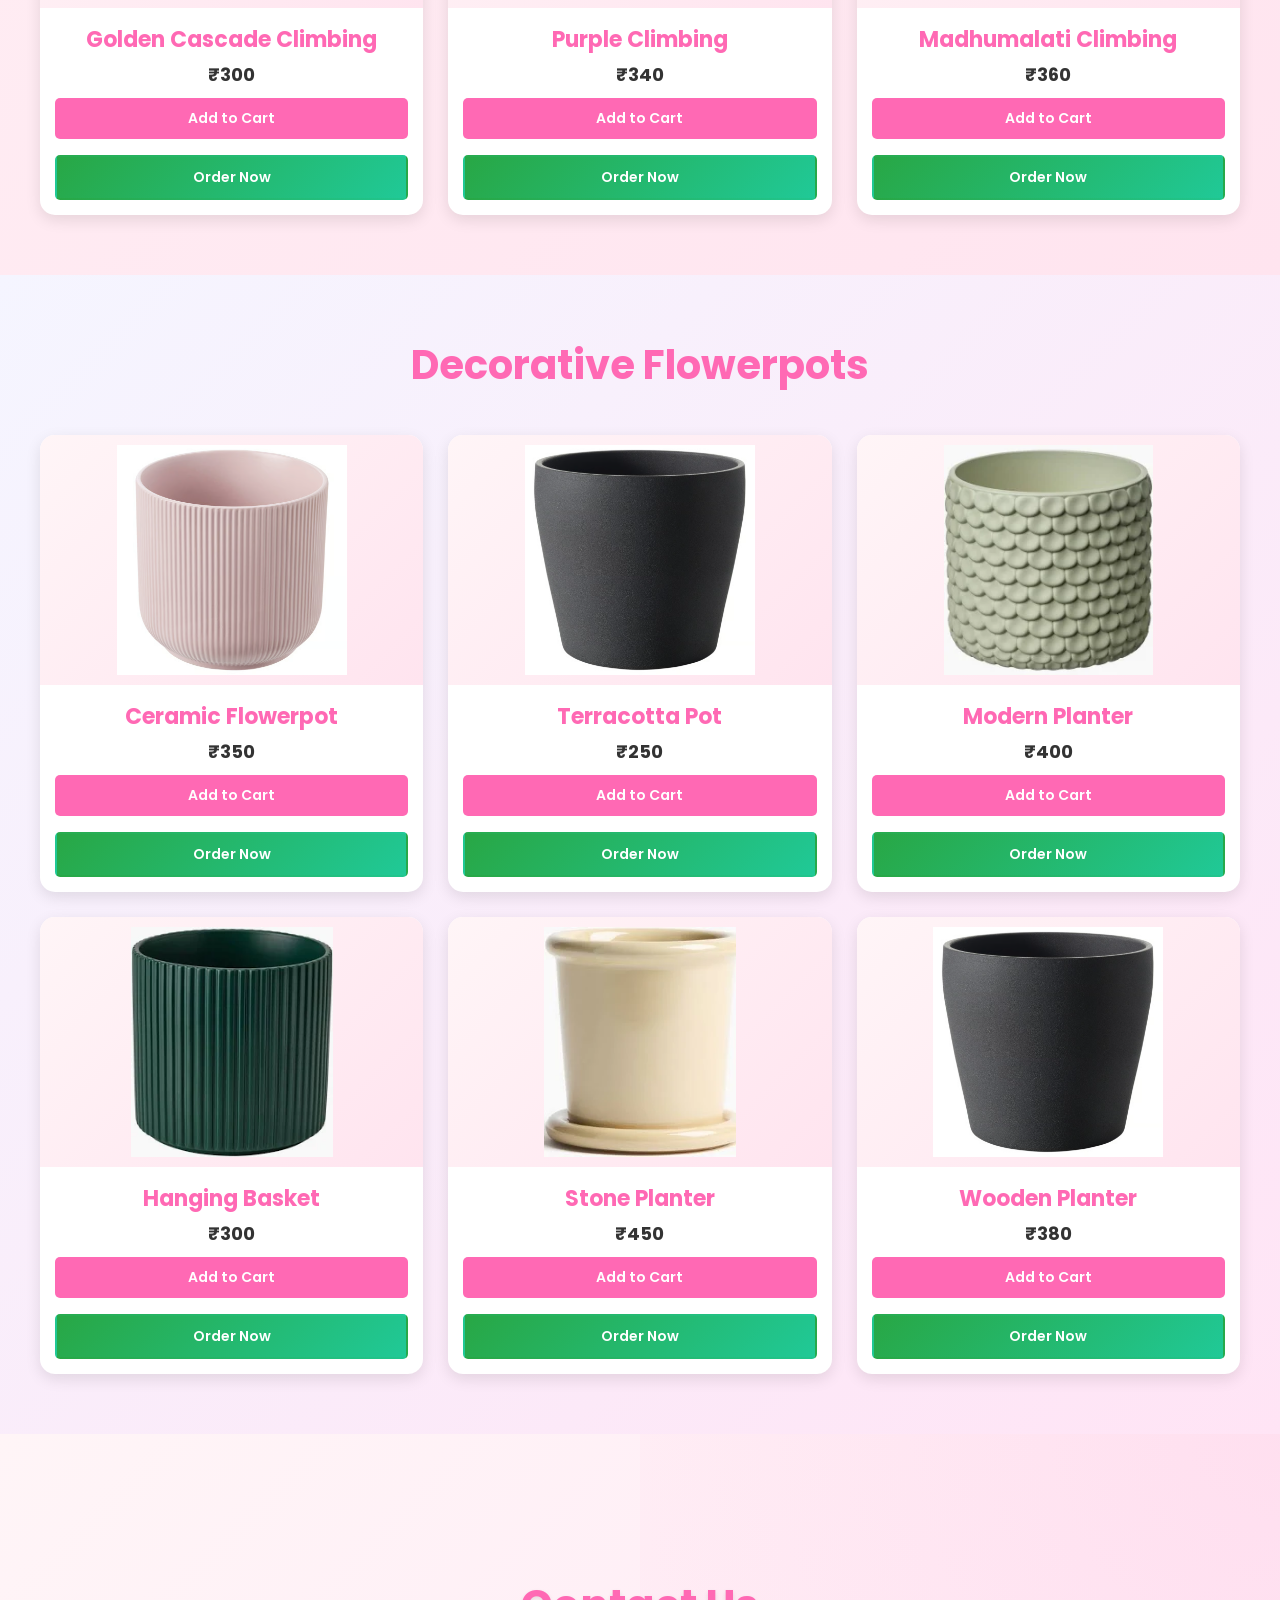
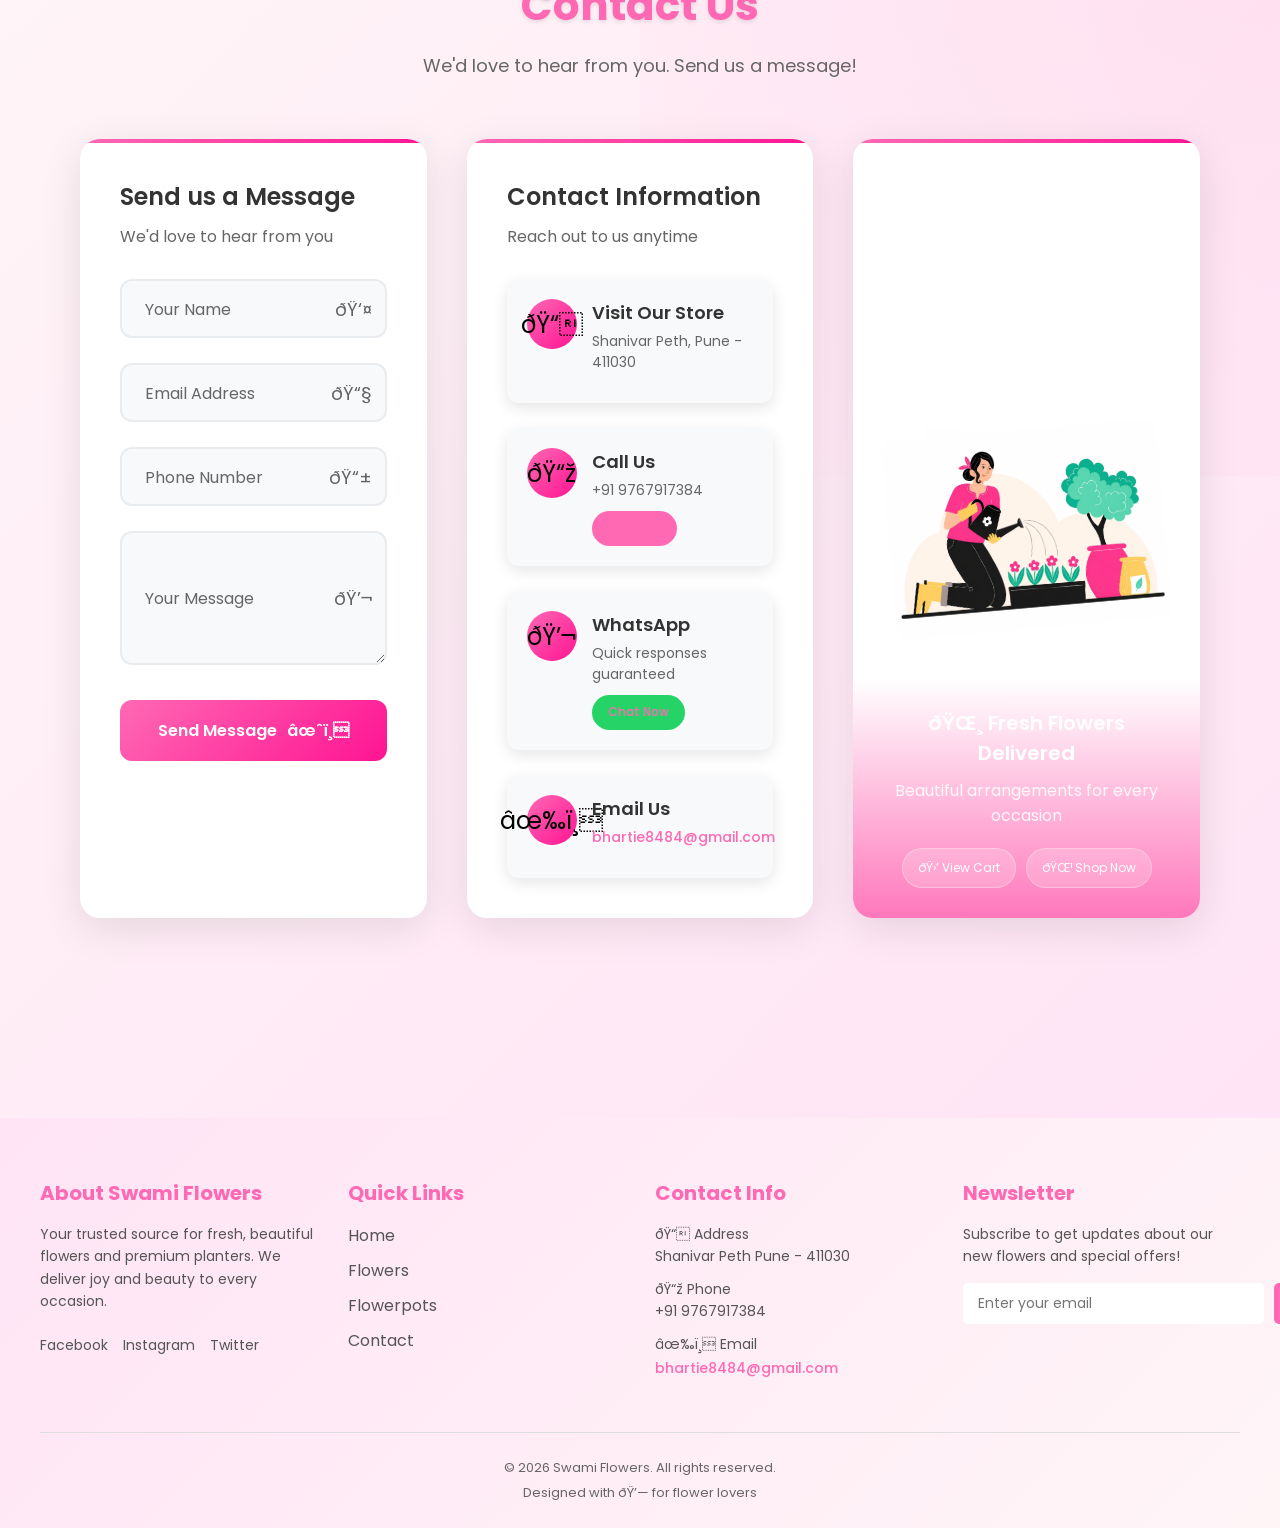
==== commit f1d818df: "Update flower collection with new climbing flower entries" ====
--- a/index.html
+++ b/index.html
@@ -1,4 +1,4 @@
-<!doctype html>
+﻿<!doctype html>
 <html lang="en">
   <head>
     <meta charset="UTF-8" />
@@ -38,7 +38,7 @@
           <li><a href="#contact">Contact</a></li>
           <li>
             <a href="#" onclick="openCart()" class="cart-link"
-              >🛒 Cart (<span id="cartCount">0</span>)</a
+              >ðŸ›’ Cart (<span id="cartCount">0</span>)</a
             >
           </li>
         </ul>
@@ -90,7 +90,7 @@
         <div class="flower-card">
           <img src="images/Rose.png" alt="Rose" />
           <h3>Rose</h3>
-          <p>₹200</p>
+          <p>&#8377;200</p>
           <div class="card-buttons">
             <button onclick="addToCart('Rose')" class="btn-add-cart">
               Add to Cart
@@ -104,7 +104,7 @@
         <div class="flower-card">
           <img src="images/sunflower.jpeg" alt="Sunflower" />
           <h3>Sunflower</h3>
-          <p>₹180</p>
+          <p>&#8377;180</p>
           <div class="card-buttons">
             <button onclick="addToCart('Sunflower')" class="btn-add-cart">
               Add to Cart
@@ -115,10 +115,51 @@
           </div>
         </div>
 
+        <div class="flower-card">
+          <img src="images/jasmin.avif" alt="Jasmine" />
+          <h3>Jasmine</h3>
+          <p>&#8377;190</p>
+          <div class="card-buttons">
+            <button onclick="addToCart('Jasmine')" class="btn-add-cart">
+              Add to Cart
+            </button>
+            <button onclick="orderNow('Jasmine')" class="btn-order-now">
+              Order Now
+            </button>
+          </div>
+        </div>
+
+        <div class="flower-card">
+          <img src="images/Red-hibiscus-1.webp" alt="Hibiscus" />
+          <h3>Hibiscus</h3>
+          <p>&#8377;210</p>
+          <div class="card-buttons">
+            <button onclick="addToCart('Hibiscus')" class="btn-add-cart">
+              Add to Cart
+            </button>
+            <button onclick="orderNow('Hibiscus')" class="btn-order-now">
+              Order Now
+            </button>
+          </div>
+        </div>
+
+        <div class="flower-card">
+          <img src="images/desi.jpg" alt="Daisy" />
+          <h3>Daisy</h3>
+          <p>&#8377;160</p>
+          <div class="card-buttons">
+            <button onclick="addToCart('Daisy')" class="btn-add-cart">
+              Add to Cart
+            </button>
+            <button onclick="orderNow('Daisy')" class="btn-order-now">
+              Order Now
+            </button>
+          </div>
+        </div>
         <div class="flower-card">
           <img src="images/lotus.jpg" alt="Lotus" />
           <h3>Lotus</h3>
-          <p>₹220</p>
+          <p>&#8377;220</p>
           <div class="card-buttons">
             <button onclick="addToCart('Lotus')" class="btn-add-cart">
               Add to Cart
@@ -130,46 +171,107 @@
         </div>
 
         <div class="flower-card">
-          <img src="images/jasmin.avif" alt="Jasmine" />
-          <h3>Jasmine</h3>
-          <p>₹190</p>
-          <div class="card-buttons">
-            <button onclick="addToCart('Jasmine')" class="btn-add-cart">
-              Add to Cart
-            </button>
-            <button onclick="orderNow('Jasmine')" class="btn-order-now">
-              Order Now
-            </button>
-          </div>
-        </div>
-
-        <div class="flower-card">
-          <img src="images/Red-hibiscus-1.webp" alt="Chrysanthemum" />
-          <h3>Hibiscus</h3>
-          <p>₹210</p>
-          <div class="card-buttons">
-            <button onclick="addToCart('Hibiscus')" class="btn-add-cart">
-              Add to Cart
-            </button>
-            <button onclick="orderNow('Hibiscus')" class="btn-order-now">
-              Order Now
-            </button>
-          </div>
-        </div>
-
-        <div class="flower-card">
-          <img src="images/desi.jpg" alt="Daisy" />
-          <h3>Daisy</h3>
-          <p>₹160</p>
-          <div class="card-buttons">
-            <button onclick="addToCart('Daisy')" class="btn-add-cart">
-              Add to Cart
-            </button>
-            <button onclick="orderNow('Daisy')" class="btn-order-now">
-              Order Now
-            </button>
-          </div>
-        </div>
+          <img
+            src="images/BUBLIX Garlic Vine Lavender live Flower Plant.webp"
+            alt="Garlic Vine Lavender"
+          />
+          <h3>Garlic Vine Lavender Climbing</h3>
+          <p>&#8377;290</p>
+          <div class="card-buttons">
+            <button onclick="addToCart('Garlic Vine Lavender')" class="btn-add-cart">
+              Add to Cart
+            </button>
+            <button onclick="orderNow('Garlic Vine Lavender')" class="btn-order-now">
+              Order Now
+            </button>
+          </div>
+        </div>
+
+        <div class="flower-card">
+          <img
+            src="images/Creeping, Climbing Rose (Red) - Plant.webp"
+            alt="Climbing Rose Red"
+          />
+          <h3> Red Rose Climbing</h3>
+          <p>&#8377;310</p>
+          <div class="card-buttons">
+            <button onclick="addToCart('Climbing Rose Red')" class="btn-add-cart">
+              Add to Cart
+            </button>
+            <button onclick="orderNow('Climbing Rose Red')" class="btn-order-now">
+              Order Now
+            </button>
+          </div>
+        </div>
+
+        <div class="flower-card">
+          <img
+            src="images/Flame Vine Orange Trumpet Vine Creepers & Climbers Flower Plant.webp"
+            alt="Flame Vine Orange"
+          />
+          <h3>Flame Vine Orange Climbing</h3>
+          <p>&#8377;280</p>
+          <div class="card-buttons">
+            <button onclick="addToCart('Flame Vine Orange')" class="btn-add-cart">
+              Add to Cart
+            </button>
+            <button onclick="orderNow('Flame Vine Orange')" class="btn-order-now">
+              Order Now
+            </button>
+          </div>
+        </div>
+
+        <div class="flower-card">
+          <img
+            src="images/Golden Cascade Creeper Climber Flowering Live Plant.webp"
+            alt="Golden Cascade"
+          />
+          <h3>Golden Cascade Climbing</h3>
+          <p>&#8377;300</p>
+          <div class="card-buttons">
+            <button onclick="addToCart('Golden Cascade')" class="btn-add-cart">
+              Add to Cart
+            </button>
+            <button onclick="orderNow('Golden Cascade')" class="btn-order-now">
+              Order Now
+            </button>
+          </div>
+        </div>
+
+        <div class="flower-card">
+          <img
+            src="images/Purple Bougainvillea Fence Climber Plant.jpg"
+            alt="Purple Bougainvillea"
+          />
+          <h3>Purple Climbing</h3>
+          <p>&#8377;340</p>
+          <div class="card-buttons">
+            <button onclick="addToCart('Purple Bougainvillea Climbing')" class="btn-add-cart">
+              Add to Cart
+            </button>
+            <button onclick="orderNow('Purple Bougainvillea Climbing')" class="btn-order-now">
+              Order Now
+            </button>
+          </div>
+        </div>
+
+        <div class="flower-card">
+          <img
+            src="images/Madhumalati Flowering Vine Rangoon Creeper Double Petal Creeper Plan.jpg"
+            alt="Madhumalati Rangoon Creeper"
+          />
+          <h3>Madhumalati Climbing</h3>
+          <p>&#8377;360</p>
+          <div class="card-buttons">
+            <button onclick="addToCart('Madhumalati Rangoon Creeper Climbing')" class="btn-add-cart">
+              Add to Cart
+            </button>
+            <button onclick="orderNow('Madhumalati Rangoon Creeper Climbing')" class="btn-order-now">
+              Order Now
+            </button>
+          </div>
+        </div>
+
       </div>
     </section>
 
@@ -183,7 +285,7 @@
             alt="Ceramic Pot"
           />
           <h3>Ceramic Flowerpot</h3>
-          <p>₹350</p>
+          <p>&#8377;350</p>
           <div class="card-buttons">
             <button
               onclick="addToCart('Ceramic Flowerpot')"
@@ -206,7 +308,7 @@
             alt="Terracotta Pot"
           />
           <h3>Terracotta Pot</h3>
-          <p>₹250</p>
+          <p>&#8377;250</p>
           <div class="card-buttons">
             <button onclick="addToCart('Terracotta Pot')" class="btn-add-cart">
               Add to Cart
@@ -220,7 +322,7 @@
         <div class="flowerpot-card">
           <img src="images/pots/shopping.webp" alt="Modern Pot" />
           <h3>Modern Planter</h3>
-          <p>₹400</p>
+          <p>&#8377;400</p>
           <div class="card-buttons">
             <button onclick="addToCart('Modern Planter')" class="btn-add-cart">
               Add to Cart
@@ -234,7 +336,7 @@
         <div class="flowerpot-card">
           <img src="images/pots/shopping (1).webp" alt="Hanging Pot" />
           <h3>Hanging Basket</h3>
-          <p>₹300</p>
+          <p>&#8377;300</p>
           <div class="card-buttons">
             <button onclick="addToCart('Hanging Basket')" class="btn-add-cart">
               Add to Cart
@@ -248,7 +350,7 @@
         <div class="flowerpot-card">
           <img src="images/pots/shopping (2).webp" alt="Stone Pot" />
           <h3>Stone Planter</h3>
-          <p>₹450</p>
+          <p>&#8377;450</p>
           <div class="card-buttons">
             <button onclick="addToCart('Stone Planter')" class="btn-add-cart">
               Add to Cart
@@ -262,7 +364,7 @@
         <div class="flowerpot-card">
           <img src="images/pots/persillade-plant-pot-dark-grey__0439713_pe592235_s5.avif" alt="Wooden Pot" />
           <h3>Wooden Planter</h3>
-          <p>₹380</p>
+          <p>&#8377;380</p>
           <div class="card-buttons">
             <button onclick="addToCart('Wooden Planter')" class="btn-add-cart">
               Add to Cart
@@ -296,21 +398,21 @@
                 <div class="input-wrapper">
                   <input type="text" id="name" placeholder=" " required />
                   <label for="name">Your Name</label>
-                  <span class="input-icon">👤</span>
+                  <span class="input-icon">ðŸ‘¤</span>
                 </div>
               </div>
               <div class="input-group">
                 <div class="input-wrapper">
                   <input type="email" id="email" placeholder=" " required />
                   <label for="email">Email Address</label>
-                  <span class="input-icon">📧</span>
+                  <span class="input-icon">ðŸ“§</span>
                 </div>
               </div>
               <div class="input-group">
                 <div class="input-wrapper">
                   <input type="tel" id="phone" placeholder=" " />
                   <label for="phone">Phone Number</label>
-                  <span class="input-icon">📱</span>
+                  <span class="input-icon">ðŸ“±</span>
                 </div>
               </div>
               <div class="input-group">
@@ -322,12 +424,12 @@
                     required
                   ></textarea>
                   <label for="message">Your Message</label>
-                  <span class="input-icon">💬</span>
+                  <span class="input-icon">ðŸ’¬</span>
                 </div>
               </div>
               <button type="submit" class="enhanced-submit-btn">
                 <span>Send Message</span>
-                <span class="btn-icon">✈️</span>
+                <span class="btn-icon">âœˆï¸</span>
               </button>
             </form>
           </div>
@@ -340,14 +442,14 @@
             </div>
             <div class="contact-info-list">
               <div class="info-item">
-                <div class="info-icon">📍</div>
+                <div class="info-icon">ðŸ“</div>
                 <div class="info-content">
                   <h4>Visit Our Store</h4>
                   <p>Shanivar Peth, Pune - 411030</p>
                 </div>
               </div>
               <div class="info-item">
-                <div class="info-icon">📞</div>
+                <div class="info-icon">ðŸ“ž</div>
                 <div class="info-content">
                   <h4>Call Us</h4>
                   <p><a href="tel:+919767917384"></a>+91 9767917384</a></p>
@@ -357,7 +459,7 @@
                 </div>
               </div>
               <div class="info-item">
-                <div class="info-icon">💬</div>
+                <div class="info-icon">ðŸ’¬</div>
                 <div class="info-content">
                   <h4>WhatsApp</h4>
                   <p>Quick responses guaranteed</p>
@@ -370,7 +472,7 @@
                 </div>
               </div>
               <div class="info-item">
-                <div class="info-icon">✉️</div>
+                <div class="info-icon">âœ‰ï¸</div>
                 <div class="info-content">
                   <h4>Email Us</h4>
                   <p>
@@ -399,17 +501,17 @@
                 />
               </div>
               <div class="visual-overlay">
-                <h4>🌸 Fresh Flowers Delivered</h4>
+                <h4>ðŸŒ¸ Fresh Flowers Delivered</h4>
                 <p>Beautiful arrangements for every occasion</p>
                 <div class="quick-actions">
                   <button class="quick-action-btn" onclick="openCart()">
-                    🛒 View Cart
+                    ðŸ›’ View Cart
                   </button>
                   <button
                     class="quick-action-btn"
                     onclick="window.location.href='#products'"
                   >
-                    🌹 Shop Now
+                    ðŸŒ¹ Shop Now
                   </button>
                 </div>
               </div>
@@ -429,7 +531,7 @@
         <div class="modal-body">
           <div id="cartItems"></div>
           <div class="cart-total">
-            <h3>Total: ₹<span id="cartTotal">0</span></h3>
+            <h3>Total: &#8377;<span id="cartTotal">0</span></h3>
           </div>
           <div class="cart-actions">
             <button onclick="clearCart()" class="btn-secondary">
@@ -530,7 +632,7 @@
                     <div class="payment-info">
                       <span class="payment-title">Credit/Debit Card</span>
                       <div class="card-icons">
-                        <span class="card-icon">💳</span>
+                        <span class="card-icon">ðŸ’³</span>
                         <span class="card-text">Visa, Mastercard, RuPay</span>
                       </div>
                     </div>
@@ -548,7 +650,7 @@
                     <div class="payment-info">
                       <span class="payment-title">Net Banking</span>
                       <div class="bank-info">
-                        <span class="bank-icon">🏦</span>
+                        <span class="bank-icon">ðŸ¦</span>
                         <span class="bank-text">All major banks supported</span>
                       </div>
                     </div>
@@ -566,7 +668,7 @@
                     <div class="payment-info">
                       <span class="payment-title">Cash on Delivery</span>
                       <div class="cod-info">
-                        <span class="cod-icon">💵</span>
+                        <span class="cod-icon">ðŸ’µ</span>
                         <span class="cod-text">Pay when you receive</span>
                       </div>
                     </div>
@@ -580,11 +682,11 @@
               <div id="checkoutItems"></div>
               <div class="order-total">
                 <div class="total-row">
-                  <span>Subtotal: ₹<span id="subtotal">0</span></span>
+                  <span>Subtotal: &#8377;<span id="subtotal">0</span></span>
                 </div>
                 <div class="total-row">
                   <span
-                    >Delivery Charges: ₹<span id="deliveryCharges"
+                    >Delivery Charges: &#8377;<span id="deliveryCharges"
                       >50</span
                     ></span
                   >
@@ -594,10 +696,10 @@
                   id="codChargesRow"
                   style="display: none"
                 >
-                  <span>COD Charges: ₹<span id="codCharges">25</span></span>
+                  <span>COD Charges: &#8377;<span id="codCharges">25</span></span>
                 </div>
                 <div class="total-row final-total">
-                  <strong>Total: ₹<span id="finalTotal">0</span></strong>
+                  <strong>Total: &#8377;<span id="finalTotal">0</span></strong>
                 </div>
               </div>
             </div>
@@ -674,10 +776,10 @@
 
         <div class="footer-section">
           <h3>Contact Info</h3>
-          <p>📍 Address<br />Shanivar Peth Pune - 411030</p>
-          <p>📞 Phone<br /><a href="tel:+919767917384"></a>+91 9767917384</a></p>
+          <p>ðŸ“ Address<br />Shanivar Peth Pune - 411030</p>
+          <p>ðŸ“ž Phone<br /><a href="tel:+919767917384"></a>+91 9767917384</a></p>
           <p>
-            ✉️ Email<br /><a href="mailto:bhartie8484@gmail.com"
+            âœ‰ï¸ Email<br /><a href="mailto:bhartie8484@gmail.com"
               >bhartie8484@gmail.com</a
             >
           </p>
@@ -697,7 +799,7 @@
 
       <div class="footer-bottom">
         <p>&copy; 2026 Swami Flowers. All rights reserved.</p>
-        <p>Designed with 💗 for flower lovers</p>
+        <p>Designed with ðŸ’— for flower lovers</p>
       </div>
     </footer>
 
@@ -765,3 +867,4 @@
     <script src="script.js"></script>
   </body>
 </html>
+
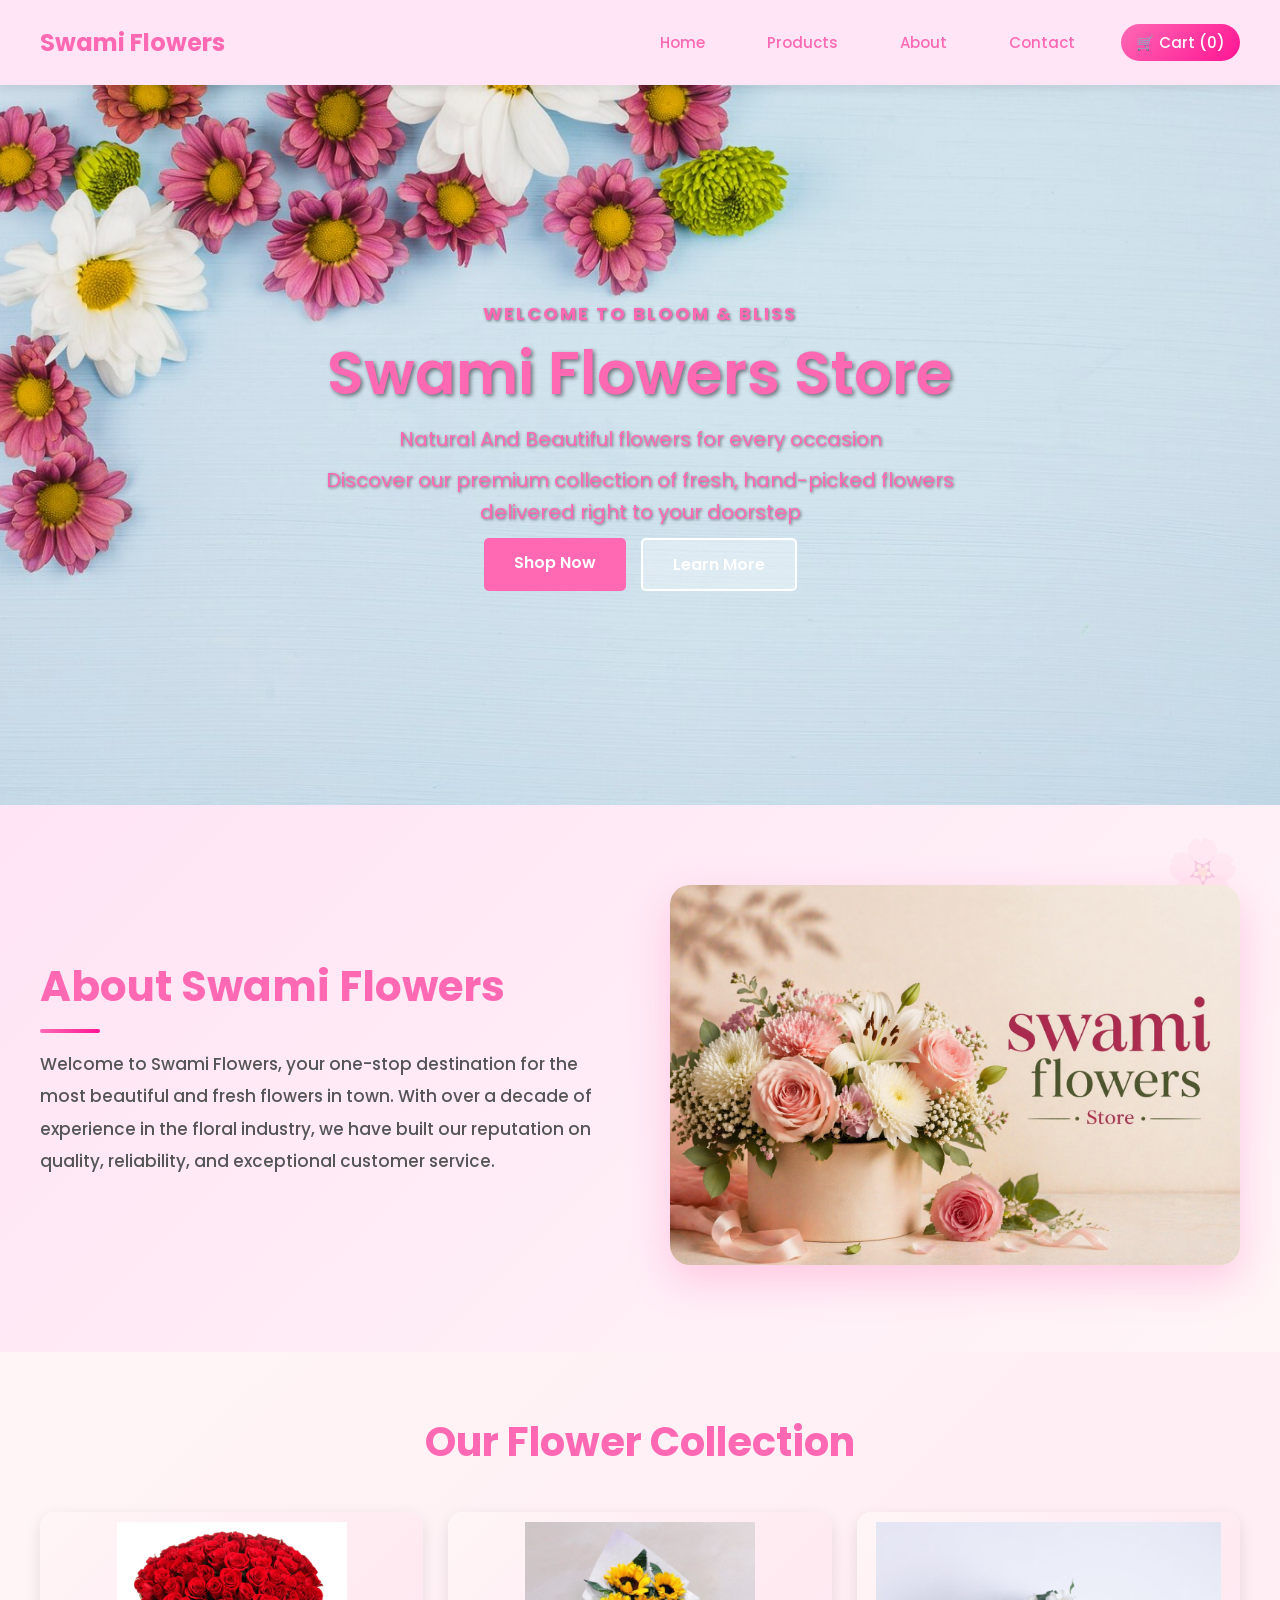
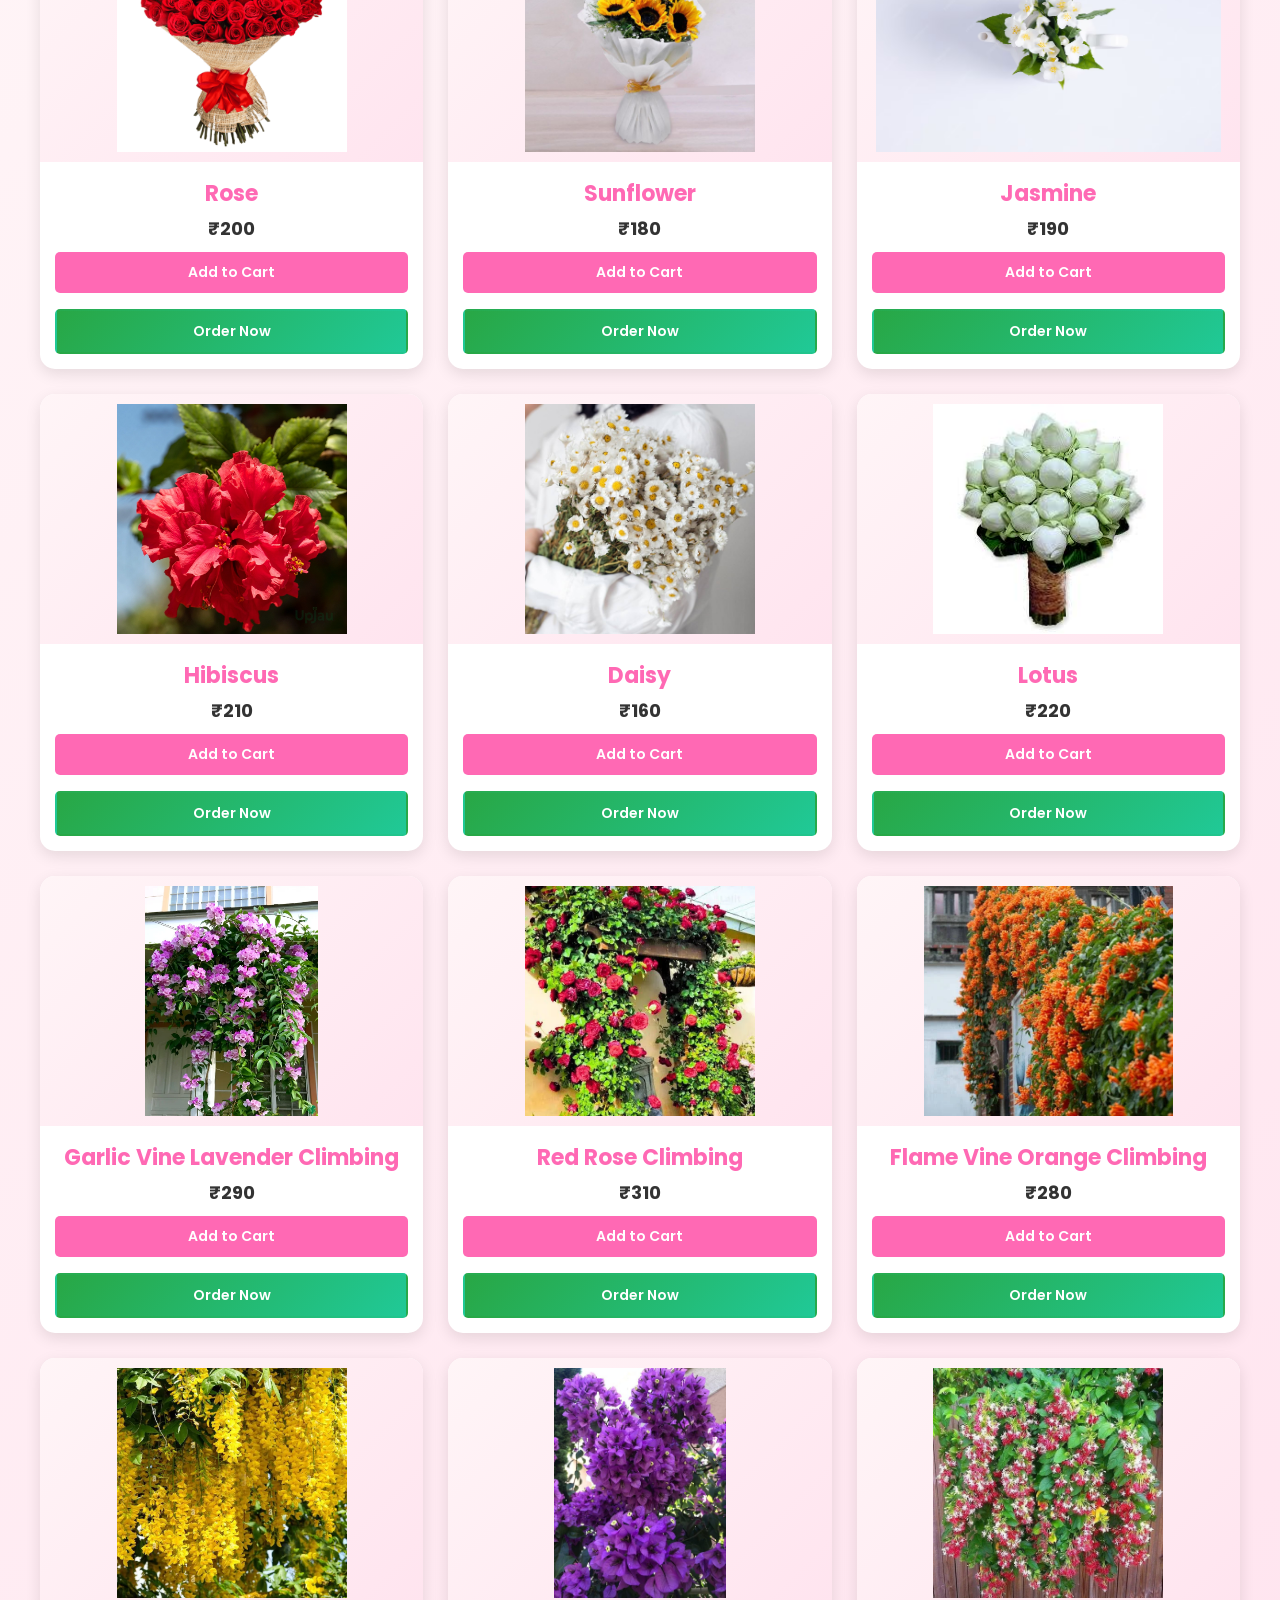
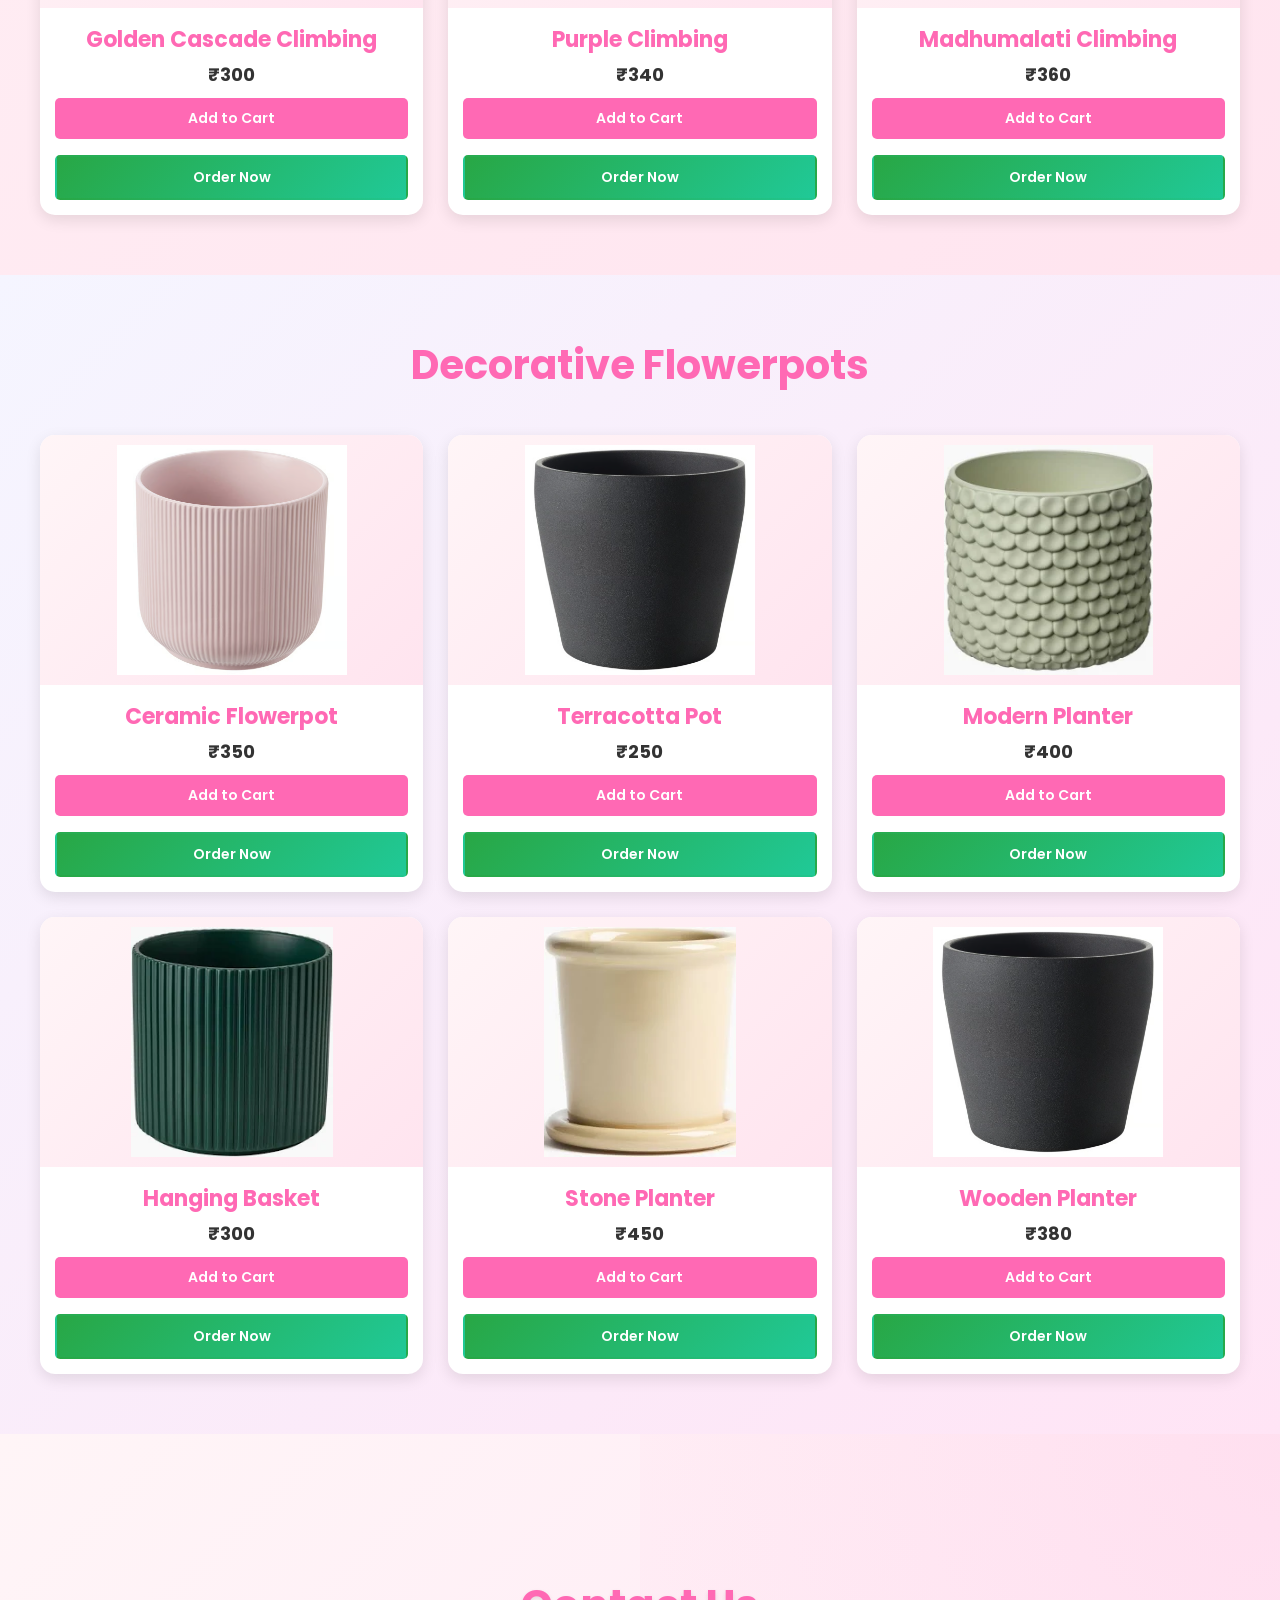
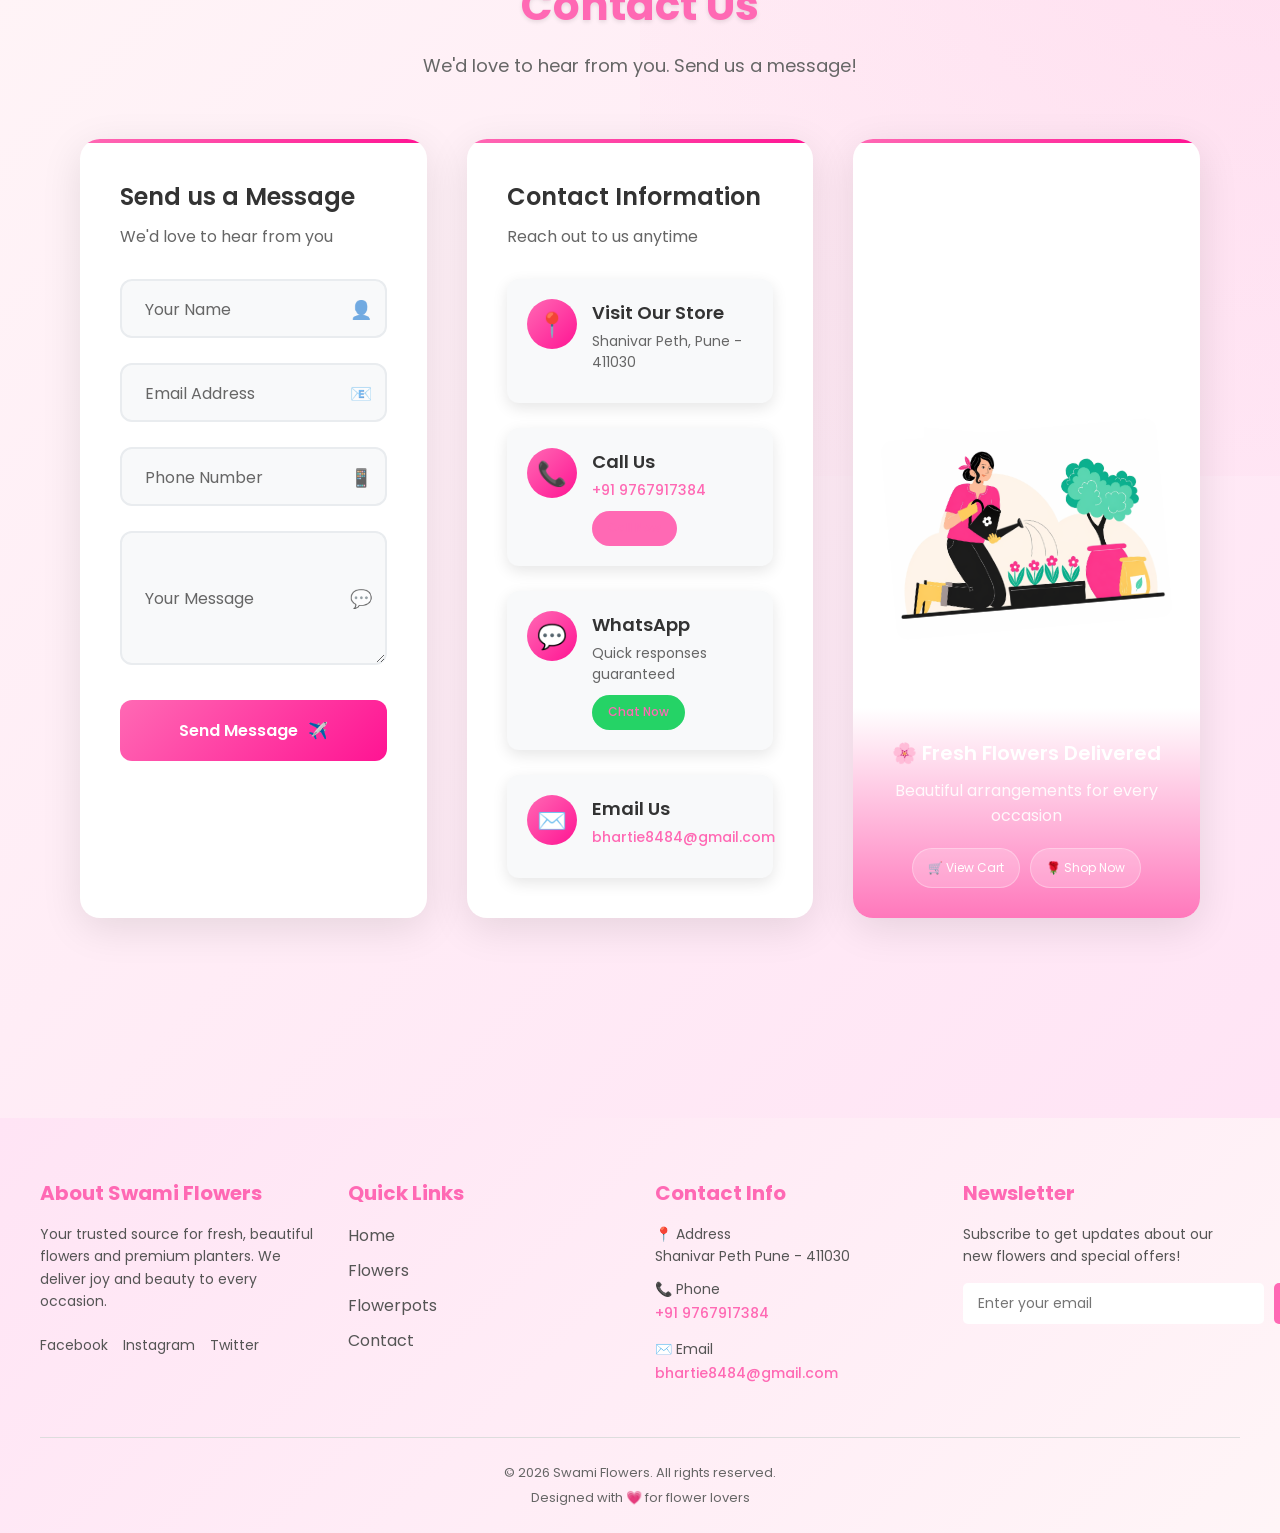
==== commit 14b7160a: "Fix icon rendering issues across website" ====
--- a/index.html
+++ b/index.html
@@ -38,7 +38,7 @@
           <li><a href="#contact">Contact</a></li>
           <li>
             <a href="#" onclick="openCart()" class="cart-link"
-              >ðŸ›’ Cart (<span id="cartCount">0</span>)</a
+              >&#128722; Cart (<span id="cartCount">0</span>)</a
             >
           </li>
         </ul>
@@ -398,21 +398,21 @@
                 <div class="input-wrapper">
                   <input type="text" id="name" placeholder=" " required />
                   <label for="name">Your Name</label>
-                  <span class="input-icon">ðŸ‘¤</span>
+                  <span class="input-icon">&#128100;</span>
                 </div>
               </div>
               <div class="input-group">
                 <div class="input-wrapper">
                   <input type="email" id="email" placeholder=" " required />
                   <label for="email">Email Address</label>
-                  <span class="input-icon">ðŸ“§</span>
+                  <span class="input-icon">&#128231;</span>
                 </div>
               </div>
               <div class="input-group">
                 <div class="input-wrapper">
                   <input type="tel" id="phone" placeholder=" " />
                   <label for="phone">Phone Number</label>
-                  <span class="input-icon">ðŸ“±</span>
+                  <span class="input-icon">&#128241;</span>
                 </div>
               </div>
               <div class="input-group">
@@ -424,12 +424,12 @@
                     required
                   ></textarea>
                   <label for="message">Your Message</label>
-                  <span class="input-icon">ðŸ’¬</span>
+                  <span class="input-icon">&#128172;</span>
                 </div>
               </div>
               <button type="submit" class="enhanced-submit-btn">
                 <span>Send Message</span>
-                <span class="btn-icon">âœˆï¸</span>
+                <span class="btn-icon">&#9992;&#65039;</span>
               </button>
             </form>
           </div>
@@ -442,24 +442,24 @@
             </div>
             <div class="contact-info-list">
               <div class="info-item">
-                <div class="info-icon">ðŸ“</div>
+                <div class="info-icon">&#128205;</div>
                 <div class="info-content">
                   <h4>Visit Our Store</h4>
                   <p>Shanivar Peth, Pune - 411030</p>
                 </div>
               </div>
               <div class="info-item">
-                <div class="info-icon">ðŸ“ž</div>
+                <div class="info-icon">&#128222;</div>
                 <div class="info-content">
                   <h4>Call Us</h4>
-                  <p><a href="tel:+919767917384"></a>+91 9767917384</a></p>
+                  <p><a href="tel:+919767917384">+91 9767917384</a></p>
                   <a href="tel:+919767917384" class="contact-action-btn"
                     >Call Now</a
                   >
                 </div>
               </div>
               <div class="info-item">
-                <div class="info-icon">ðŸ’¬</div>
+                <div class="info-icon">&#128172;</div>
                 <div class="info-content">
                   <h4>WhatsApp</h4>
                   <p>Quick responses guaranteed</p>
@@ -472,7 +472,7 @@
                 </div>
               </div>
               <div class="info-item">
-                <div class="info-icon">âœ‰ï¸</div>
+                <div class="info-icon">&#9993;&#65039;</div>
                 <div class="info-content">
                   <h4>Email Us</h4>
                   <p>
@@ -501,17 +501,17 @@
                 />
               </div>
               <div class="visual-overlay">
-                <h4>ðŸŒ¸ Fresh Flowers Delivered</h4>
+                <h4>&#127800; Fresh Flowers Delivered</h4>
                 <p>Beautiful arrangements for every occasion</p>
                 <div class="quick-actions">
                   <button class="quick-action-btn" onclick="openCart()">
-                    ðŸ›’ View Cart
+                    &#128722; View Cart
                   </button>
                   <button
                     class="quick-action-btn"
                     onclick="window.location.href='#products'"
                   >
-                    ðŸŒ¹ Shop Now
+                    &#127801; Shop Now
                   </button>
                 </div>
               </div>
@@ -632,7 +632,7 @@
                     <div class="payment-info">
                       <span class="payment-title">Credit/Debit Card</span>
                       <div class="card-icons">
-                        <span class="card-icon">ðŸ’³</span>
+                        <span class="card-icon">&#128179;</span>
                         <span class="card-text">Visa, Mastercard, RuPay</span>
                       </div>
                     </div>
@@ -650,7 +650,7 @@
                     <div class="payment-info">
                       <span class="payment-title">Net Banking</span>
                       <div class="bank-info">
-                        <span class="bank-icon">ðŸ¦</span>
+                        <span class="bank-icon">&#127974;</span>
                         <span class="bank-text">All major banks supported</span>
                       </div>
                     </div>
@@ -668,7 +668,7 @@
                     <div class="payment-info">
                       <span class="payment-title">Cash on Delivery</span>
                       <div class="cod-info">
-                        <span class="cod-icon">ðŸ’µ</span>
+                        <span class="cod-icon">&#128181;</span>
                         <span class="cod-text">Pay when you receive</span>
                       </div>
                     </div>
@@ -776,10 +776,10 @@
 
         <div class="footer-section">
           <h3>Contact Info</h3>
-          <p>ðŸ“ Address<br />Shanivar Peth Pune - 411030</p>
-          <p>ðŸ“ž Phone<br /><a href="tel:+919767917384"></a>+91 9767917384</a></p>
+          <p>&#128205; Address<br />Shanivar Peth Pune - 411030</p>
+          <p>&#128222; Phone<br /><a href="tel:+919767917384">+91 9767917384</a></p>
           <p>
-            âœ‰ï¸ Email<br /><a href="mailto:bhartie8484@gmail.com"
+            &#9993;&#65039; Email<br /><a href="mailto:bhartie8484@gmail.com"
               >bhartie8484@gmail.com</a
             >
           </p>
@@ -799,7 +799,7 @@
 
       <div class="footer-bottom">
         <p>&copy; 2026 Swami Flowers. All rights reserved.</p>
-        <p>Designed with ðŸ’— for flower lovers</p>
+        <p>Designed with &#128151; for flower lovers</p>
       </div>
     </footer>
 
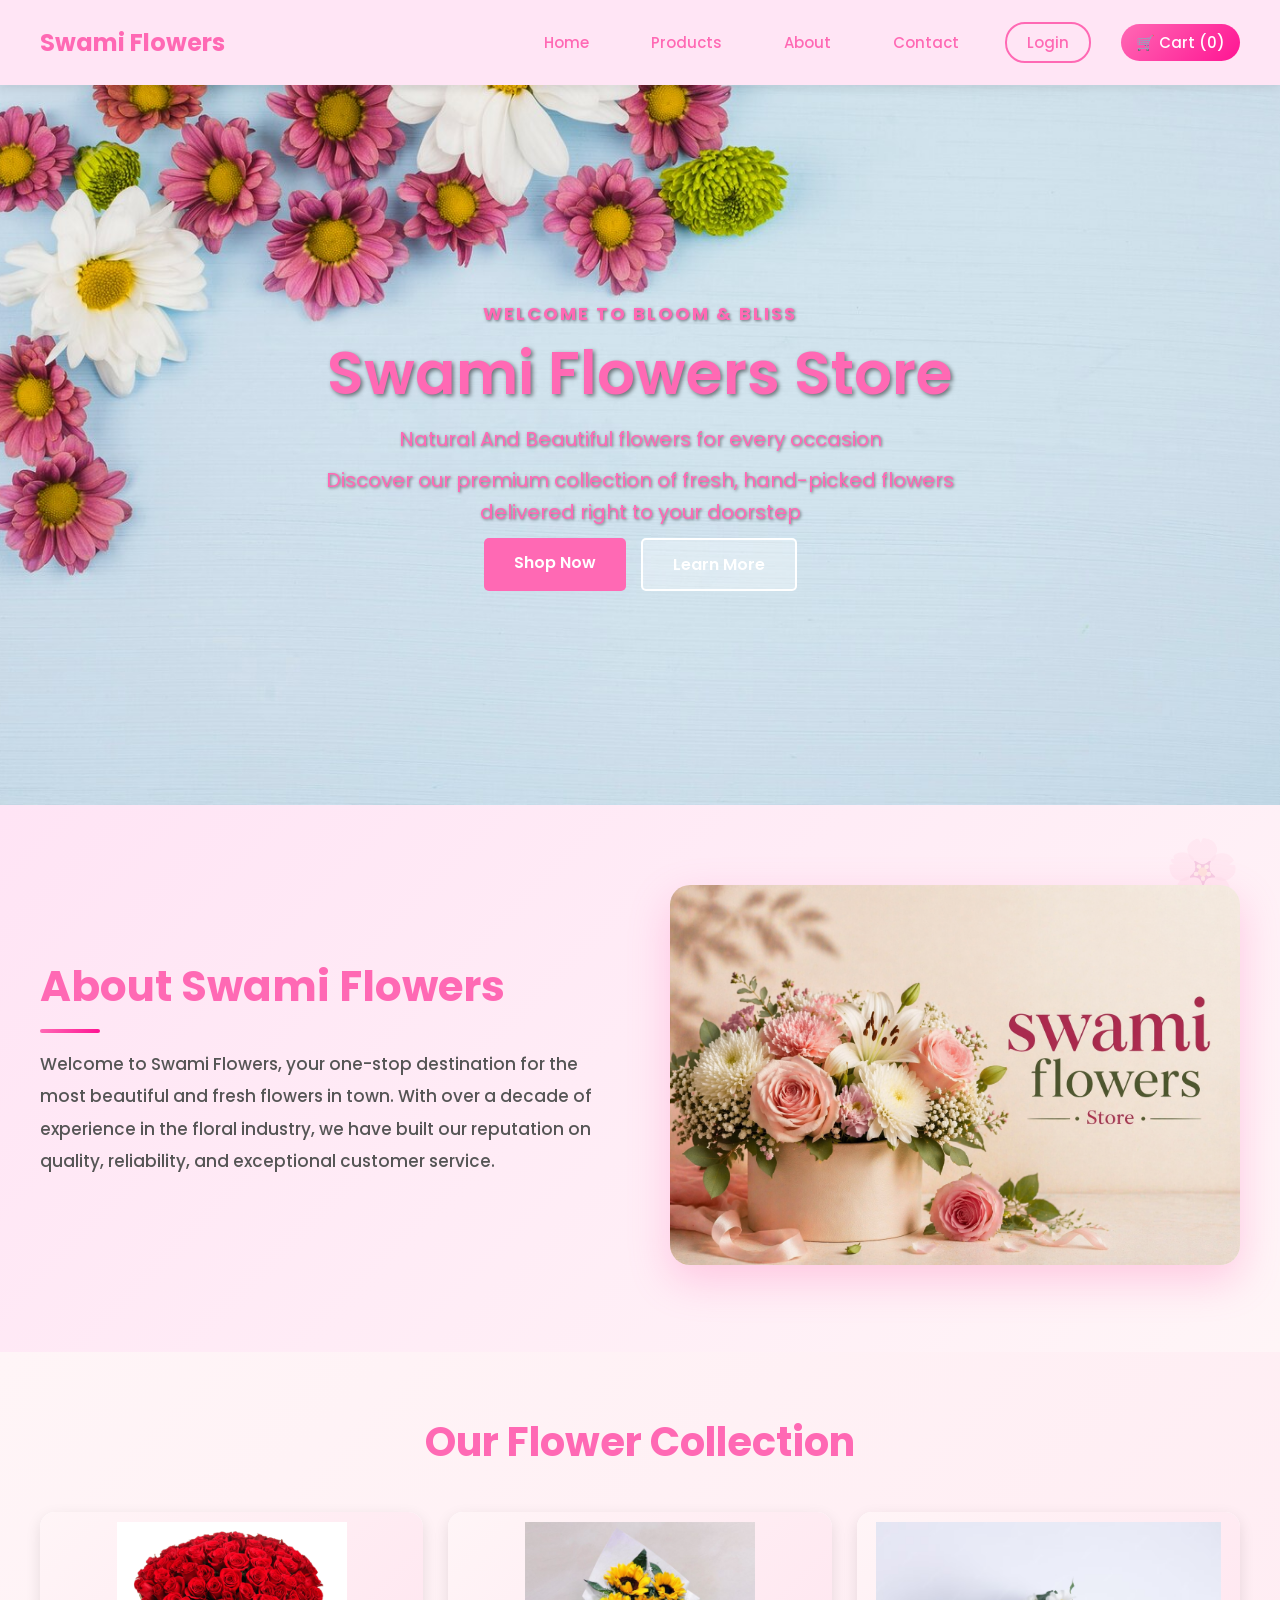
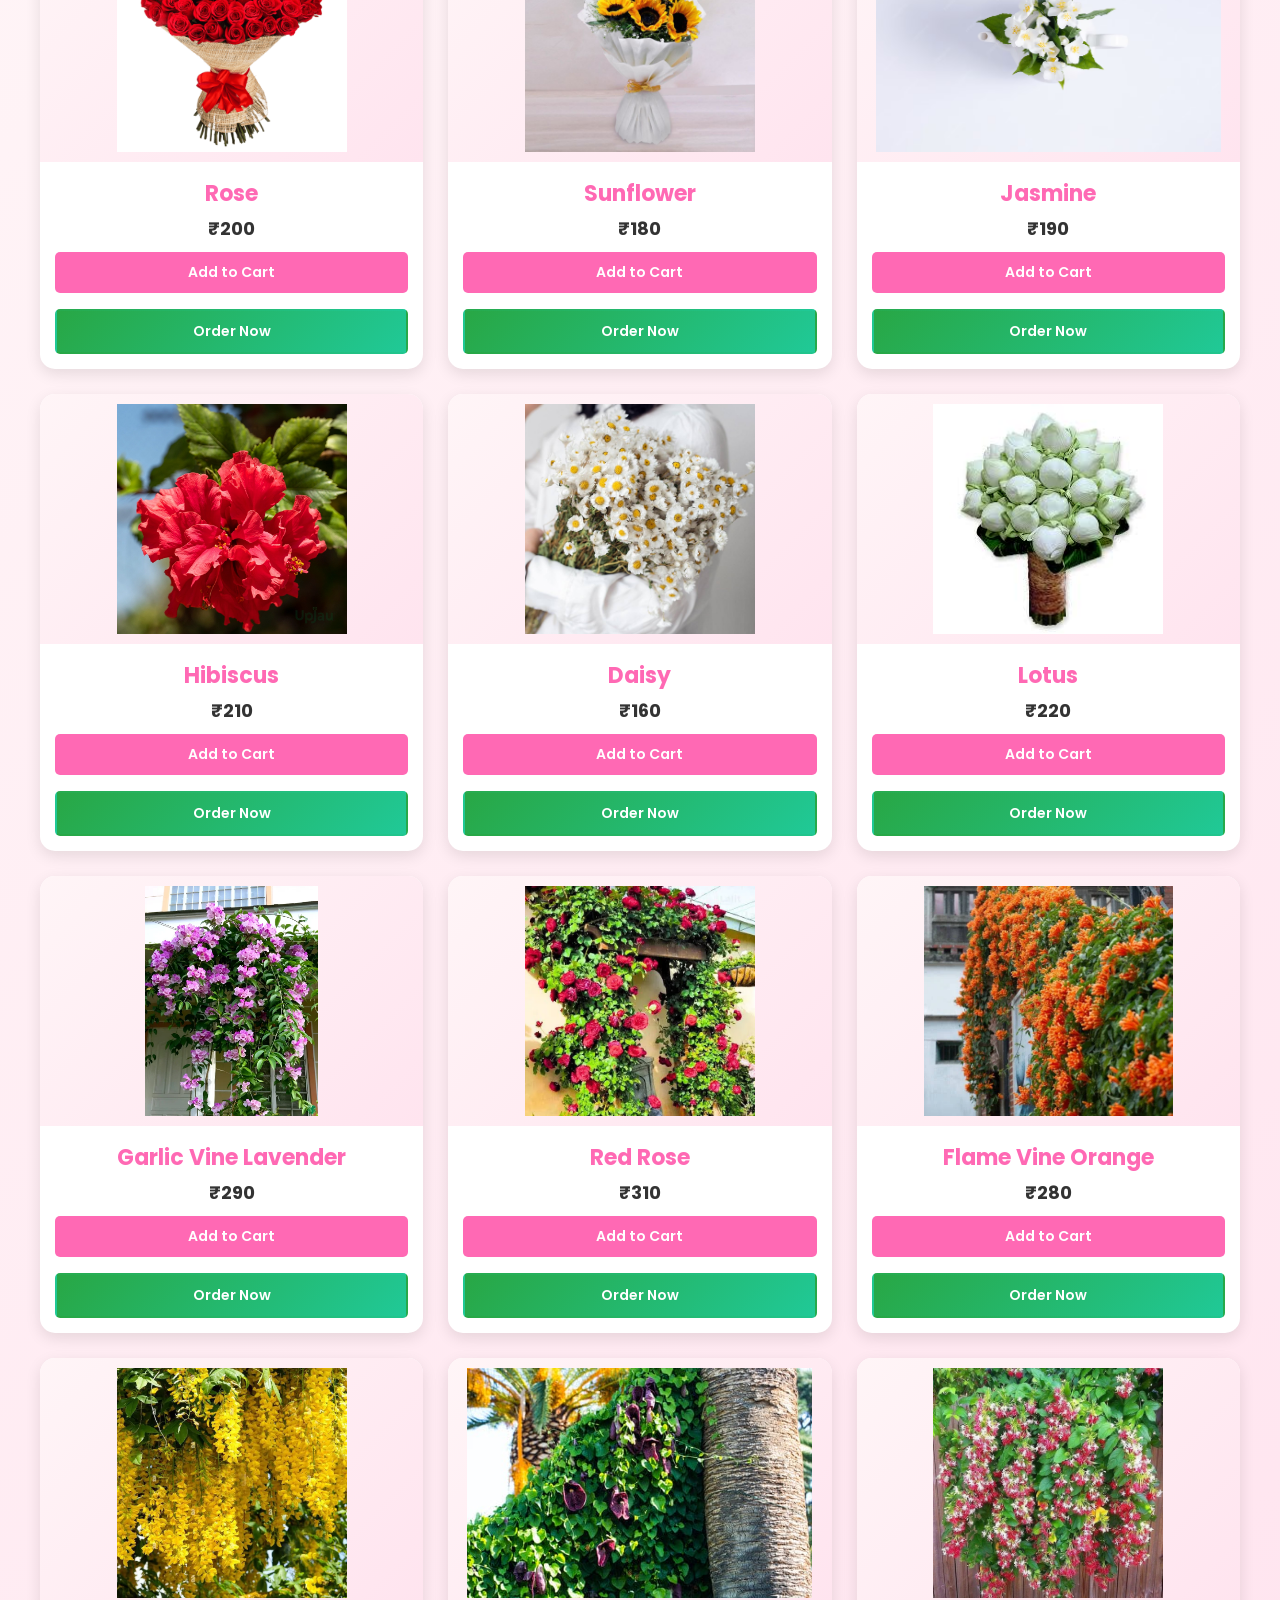
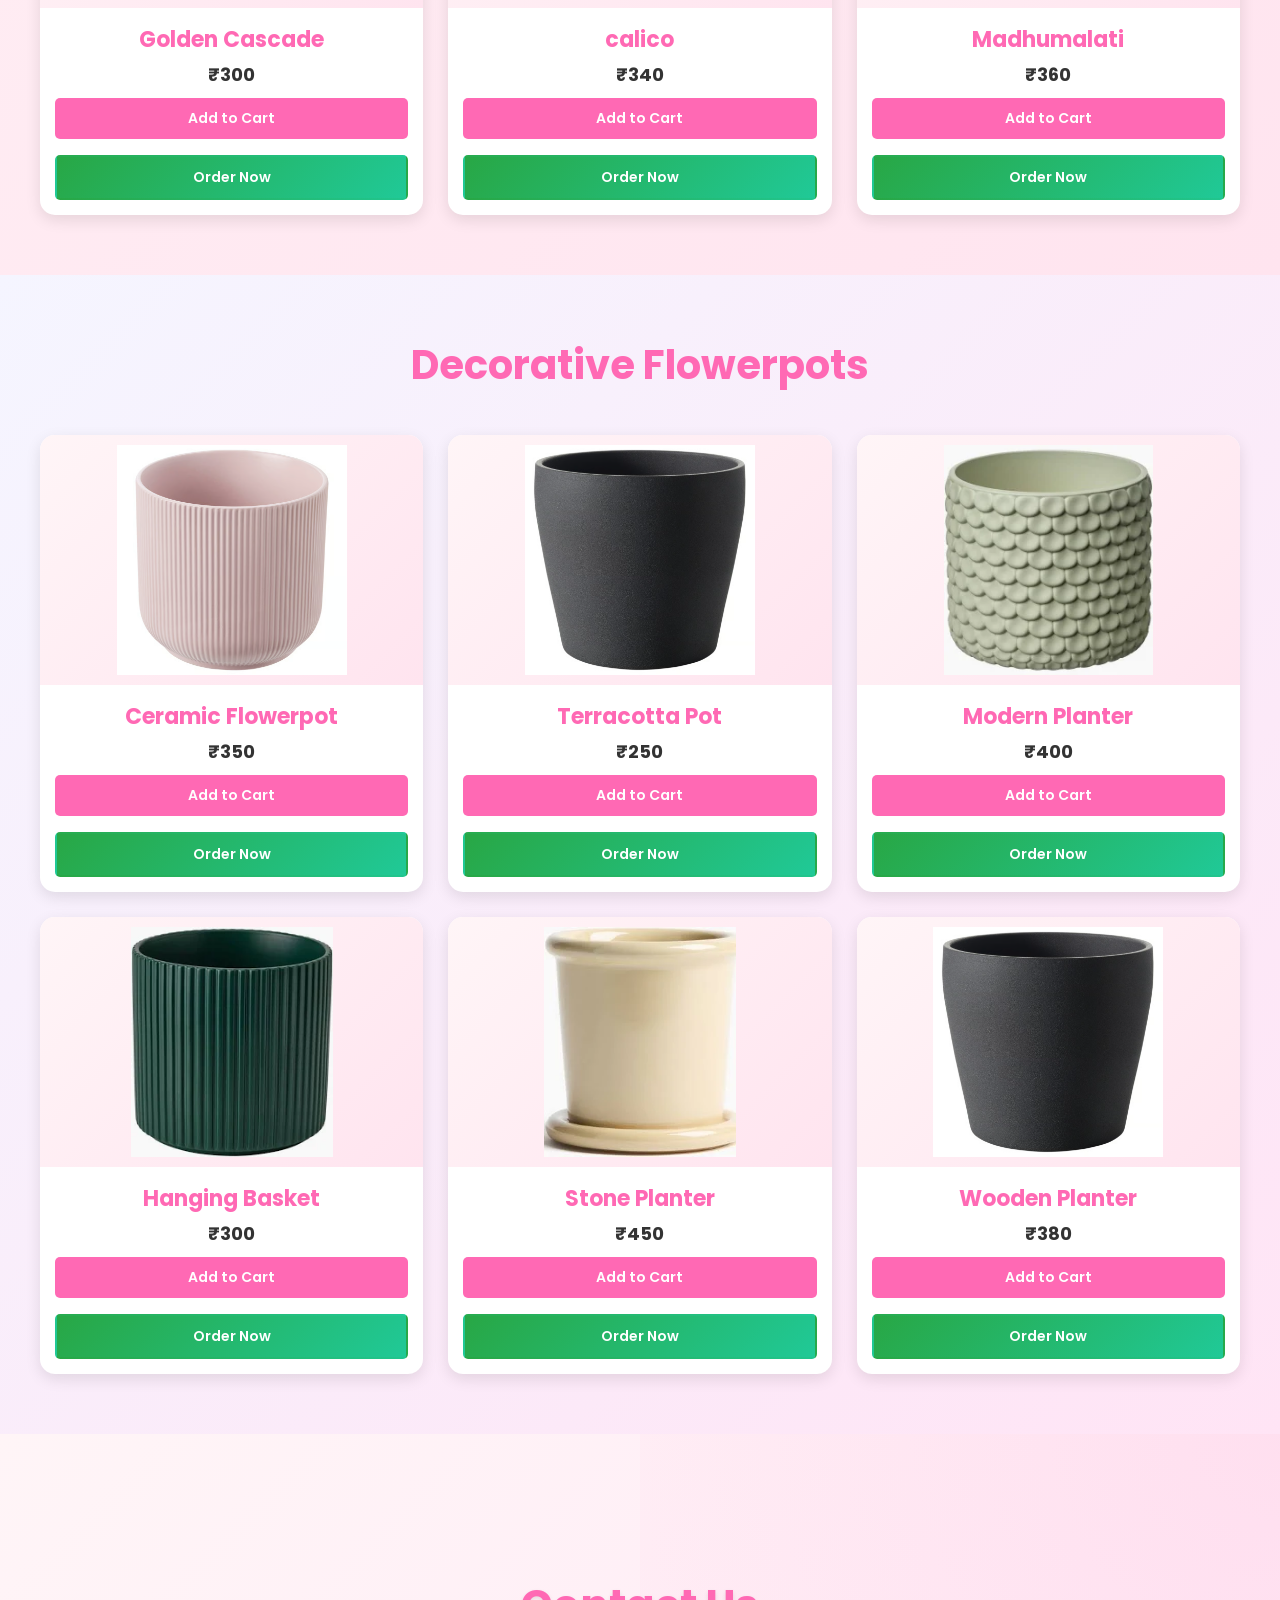
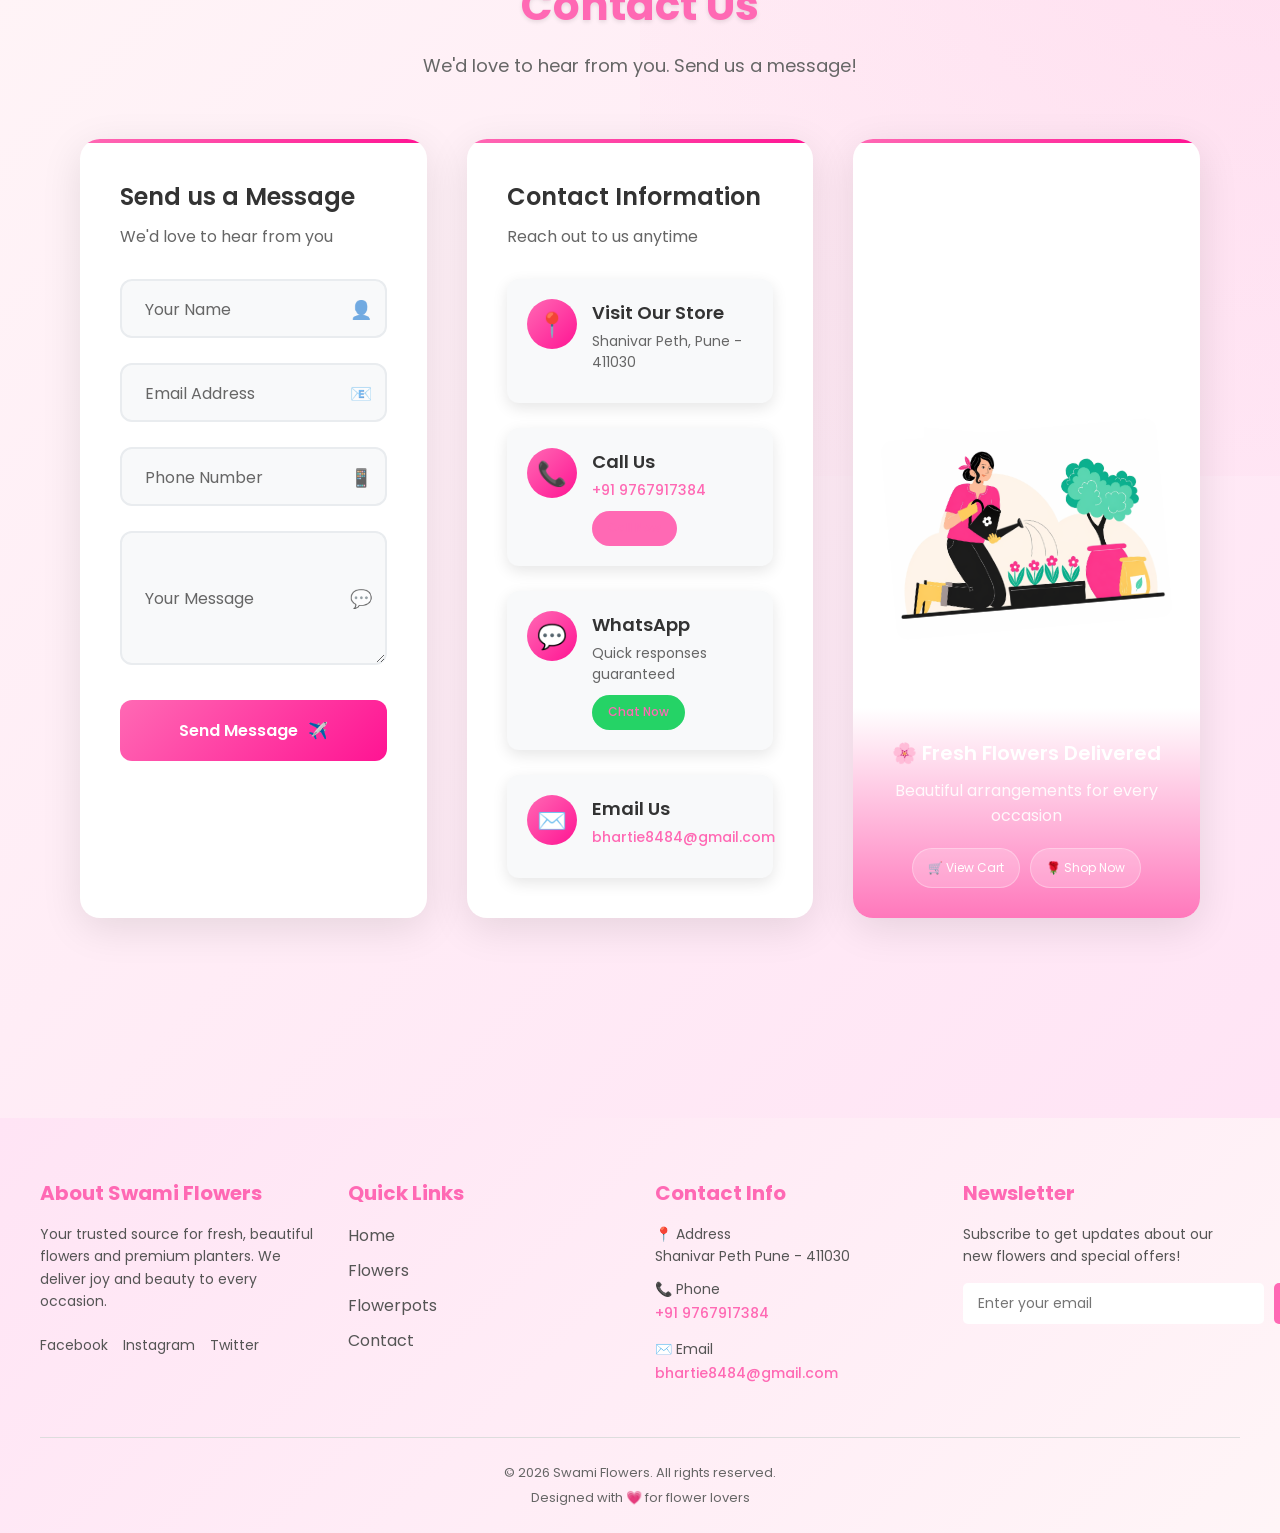
==== commit c9e93c7b: "Added login/signup system with admin panel" ====
--- a/index.html
+++ b/index.html
@@ -36,6 +36,9 @@
           <li><a href="#products">Products</a></li>
           <li><a href="#about">About</a></li>
           <li><a href="#contact">Contact</a></li>
+          <li class="auth-buttons" id="authButtons">
+            <a href="login.html" class="login-link">Login</a>
+          </li>
           <li>
             <a href="#" onclick="openCart()" class="cart-link"
               >&#128722; Cart (<span id="cartCount">0</span>)</a
@@ -175,13 +178,19 @@
             src="images/BUBLIX Garlic Vine Lavender live Flower Plant.webp"
             alt="Garlic Vine Lavender"
           />
-          <h3>Garlic Vine Lavender Climbing</h3>
+          <h3>Garlic Vine Lavender</h3>
           <p>&#8377;290</p>
           <div class="card-buttons">
-            <button onclick="addToCart('Garlic Vine Lavender')" class="btn-add-cart">
-              Add to Cart
-            </button>
-            <button onclick="orderNow('Garlic Vine Lavender')" class="btn-order-now">
+            <button
+              onclick="addToCart('Garlic Vine Lavender')"
+              class="btn-add-cart"
+            >
+              Add to Cart
+            </button>
+            <button
+              onclick="orderNow('Garlic Vine Lavender')"
+              class="btn-order-now"
+            >
               Order Now
             </button>
           </div>
@@ -192,13 +201,19 @@
             src="images/Creeping, Climbing Rose (Red) - Plant.webp"
             alt="Climbing Rose Red"
           />
-          <h3> Red Rose Climbing</h3>
+          <h3>Red Rose</h3>
           <p>&#8377;310</p>
           <div class="card-buttons">
-            <button onclick="addToCart('Climbing Rose Red')" class="btn-add-cart">
-              Add to Cart
-            </button>
-            <button onclick="orderNow('Climbing Rose Red')" class="btn-order-now">
+            <button
+              onclick="addToCart('Climbing Rose Red')"
+              class="btn-add-cart"
+            >
+              Add to Cart
+            </button>
+            <button
+              onclick="orderNow('Climbing Rose Red')"
+              class="btn-order-now"
+            >
               Order Now
             </button>
           </div>
@@ -209,13 +224,19 @@
             src="images/Flame Vine Orange Trumpet Vine Creepers & Climbers Flower Plant.webp"
             alt="Flame Vine Orange"
           />
-          <h3>Flame Vine Orange Climbing</h3>
+          <h3>Flame Vine Orange</h3>
           <p>&#8377;280</p>
           <div class="card-buttons">
-            <button onclick="addToCart('Flame Vine Orange')" class="btn-add-cart">
-              Add to Cart
-            </button>
-            <button onclick="orderNow('Flame Vine Orange')" class="btn-order-now">
+            <button
+              onclick="addToCart('Flame Vine Orange')"
+              class="btn-add-cart"
+            >
+              Add to Cart
+            </button>
+            <button
+              onclick="orderNow('Flame Vine Orange')"
+              class="btn-order-now"
+            >
               Order Now
             </button>
           </div>
@@ -226,7 +247,7 @@
             src="images/Golden Cascade Creeper Climber Flowering Live Plant.webp"
             alt="Golden Cascade"
           />
-          <h3>Golden Cascade Climbing</h3>
+          <h3>Golden Cascade</h3>
           <p>&#8377;300</p>
           <div class="card-buttons">
             <button onclick="addToCart('Golden Cascade')" class="btn-add-cart">
@@ -239,17 +260,20 @@
         </div>
 
         <div class="flower-card">
-          <img
-            src="images/Purple Bougainvillea Fence Climber Plant.jpg"
-            alt="Purple Bougainvillea"
-          />
-          <h3>Purple Climbing</h3>
+          <img src="images/calico.jpg" alt="Purple Bougainvillea" />
+          <h3>calico</h3>
           <p>&#8377;340</p>
           <div class="card-buttons">
-            <button onclick="addToCart('Purple Bougainvillea Climbing')" class="btn-add-cart">
-              Add to Cart
-            </button>
-            <button onclick="orderNow('Purple Bougainvillea Climbing')" class="btn-order-now">
+            <button
+              onclick="addToCart('Purple Bougainvillea Climbing')"
+              class="btn-add-cart"
+            >
+              Add to Cart
+            </button>
+            <button
+              onclick="orderNow('Purple Bougainvillea Climbing')"
+              class="btn-order-now"
+            >
               Order Now
             </button>
           </div>
@@ -260,18 +284,23 @@
             src="images/Madhumalati Flowering Vine Rangoon Creeper Double Petal Creeper Plan.jpg"
             alt="Madhumalati Rangoon Creeper"
           />
-          <h3>Madhumalati Climbing</h3>
+          <h3>Madhumalati</h3>
           <p>&#8377;360</p>
           <div class="card-buttons">
-            <button onclick="addToCart('Madhumalati Rangoon Creeper Climbing')" class="btn-add-cart">
-              Add to Cart
-            </button>
-            <button onclick="orderNow('Madhumalati Rangoon Creeper Climbing')" class="btn-order-now">
-              Order Now
-            </button>
-          </div>
-        </div>
-
+            <button
+              onclick="addToCart('Madhumalati Rangoon Creeper Climbing')"
+              class="btn-add-cart"
+            >
+              Add to Cart
+            </button>
+            <button
+              onclick="orderNow('Madhumalati Rangoon Creeper Climbing')"
+              class="btn-order-now"
+            >
+              Order Now
+            </button>
+          </div>
+        </div>
       </div>
     </section>
 
@@ -362,7 +391,10 @@
         </div>
 
         <div class="flowerpot-card">
-          <img src="images/pots/persillade-plant-pot-dark-grey__0439713_pe592235_s5.avif" alt="Wooden Pot" />
+          <img
+            src="images/pots/persillade-plant-pot-dark-grey__0439713_pe592235_s5.avif"
+            alt="Wooden Pot"
+          />
           <h3>Wooden Planter</h3>
           <p>&#8377;380</p>
           <div class="card-buttons">
@@ -520,6 +552,113 @@
         </div>
       </div>
     </section>
+
+    <!-- LOGIN/SIGNUP MODAL -->
+    <div id="authModal" class="modal">
+      <div class="modal-content auth-modal-content">
+        <div class="modal-header auth-header">
+          <h2 id="authModalTitle">Create Account</h2>
+          <span class="close" onclick="closeAuthModal()">&times;</span>
+        </div>
+        <div class="modal-body auth-body">
+          <div class="welcome-text">
+            <p>Welcome to Swami Flowers! Please sign up to continue.</p>
+          </div>
+          <div class="auth-tabs">
+            <button class="auth-tab" onclick="switchAuthTab('login')">Login</button>
+            <button class="auth-tab active" onclick="switchAuthTab('signup')">Sign Up</button>
+          </div>
+          
+          <!-- Login Form -->
+          <form id="loginForm" class="auth-form">
+            <div class="form-group">
+              <input type="email" id="loginEmail" placeholder="Email Address" required />
+            </div>
+            <div class="form-group password-group">
+              <input type="password" id="loginPassword" placeholder="Password" required />
+              <span class="password-toggle" onclick="togglePassword('loginPassword')">&#128065;</span>
+            </div>
+            <button type="submit" class="auth-submit-btn" onclick="handleLogin(event)">Login</button>
+            <p class="auth-switch">Don't have an account? <a href="#" onclick="switchAuthTab('signup')">Sign Up</a></p>
+          </form>
+          
+          <!-- Signup Form -->
+          <form id="signupForm" class="auth-form" style="display: none;">
+            <div class="form-group">
+              <input type="text" id="signupName" placeholder="Full Name" required />
+            </div>
+            <div class="form-group">
+              <input type="tel" id="signupPhone" placeholder="Phone Number" required />
+            </div>
+            <div class="form-group">
+              <input type="email" id="signupEmail" placeholder="Email Address" required />
+            </div>
+            <div class="form-group password-group">
+              <input type="password" id="signupPassword" placeholder="Create Password" required minlength="6" />
+              <span class="password-toggle" onclick="togglePassword('signupPassword')">&#128065;</span>
+            </div>
+            <div class="form-group password-group">
+              <input type="password" id="signupConfirmPassword" placeholder="Confirm Password" required />
+              <span class="password-toggle" onclick="togglePassword('signupConfirmPassword')">&#128065;</span>
+            </div>
+            <button type="submit" class="auth-submit-btn" onclick="handleSignup(event)">Create Account</button>
+            <p class="auth-switch">Already have an account? <a href="#" onclick="switchAuthTab('login')">Login</a></p>
+          </form>
+          
+          <!-- Admin Login Option -->
+          <div class="admin-section">
+            <a href="#" onclick="openAdminLogin()" class="admin-link">Admin Login</a>
+          </div>
+        </div>
+      </div>
+    </div>
+    
+    <!-- ADMIN LOGIN MODAL -->
+    <div id="adminAuthModal" class="modal">
+      <div class="modal-content auth-modal-content small-modal">
+        <div class="modal-header auth-header admin-header">
+          <h2>Admin Portal</h2>
+          <span class="close" onclick="closeAdminAuthModal()">&times;</span>
+        </div>
+        <div class="modal-body auth-body">
+          <form id="adminLoginForm" class="auth-form">
+            <div class="form-group">
+              <input type="email" id="adminEmail" placeholder="Admin Email" required />
+            </div>
+            <div class="form-group password-group">
+              <input type="password" id="adminPassword" placeholder="Admin Password" required />
+              <span class="password-toggle" onclick="togglePassword('adminPassword')">&#128065;</span>
+            </div>
+            <button type="submit" class="auth-submit-btn admin-btn" onclick="handleAdminLogin(event)">Login as Admin</button>
+            <p class="auth-switch"><a href="#" onclick="closeAdminAuthModal(); openAuthModal()">Back to User Login</a></p>
+          </form>
+        </div>
+      </div>
+    </div>
+    
+    <!-- USER ACCOUNT MODAL -->
+    <div id="accountModal" class="modal">
+      <div class="modal-content auth-modal-content">
+        <div class="modal-header auth-header">
+          <h2>My Account</h2>
+          <span class="close" onclick="closeAccountModal()">&times;</span>
+        </div>
+        <div class="modal-body auth-body">
+          <div class="account-info">
+            <div class="account-avatar">&#128100;</div>
+            <h3 id="accountName"></h3>
+            <p id="accountEmail"></p>
+            <p id="accountPhone"></p>
+          </div>
+          <div class="account-menu">
+            <button class="account-menu-item" onclick="showOrderHistory()">&#128722; My Orders</button>
+            <button class="account-menu-item" onclick="showSavedAddresses()">&#128205; Saved Addresses</button>
+            <button class="account-menu-item" onclick="showWishlist()">&#10084; Wishlist</button>
+            <button class="account-menu-item" onclick="logout()">&#128682; Logout</button>
+          </div>
+        </div>
+      </div>
+    </div>
 
     <!-- CART MODAL -->
     <div id="cartModal" class="modal">
@@ -696,7 +835,9 @@
                   id="codChargesRow"
                   style="display: none"
                 >
-                  <span>COD Charges: &#8377;<span id="codCharges">25</span></span>
+                  <span
+                    >COD Charges: &#8377;<span id="codCharges">25</span></span
+                  >
                 </div>
                 <div class="total-row final-total">
                   <strong>Total: &#8377;<span id="finalTotal">0</span></strong>
@@ -777,7 +918,9 @@
         <div class="footer-section">
           <h3>Contact Info</h3>
           <p>&#128205; Address<br />Shanivar Peth Pune - 411030</p>
-          <p>&#128222; Phone<br /><a href="tel:+919767917384">+91 9767917384</a></p>
+          <p>
+            &#128222; Phone<br /><a href="tel:+919767917384">+91 9767917384</a>
+          </p>
           <p>
             &#9993;&#65039; Email<br /><a href="mailto:bhartie8484@gmail.com"
               >bhartie8484@gmail.com</a
@@ -833,38 +976,52 @@
         });
 
         // Smooth scrolling for hero buttons
-        const heroButtons = document.querySelectorAll('.hero-buttons a');
-        heroButtons.forEach(button => {
-          button.addEventListener('click', function(e) {
+        const heroButtons = document.querySelectorAll(".hero-buttons a");
+        heroButtons.forEach((button) => {
+          button.addEventListener("click", function (e) {
             e.preventDefault();
-            const targetId = this.getAttribute('href');
+            const targetId = this.getAttribute("href");
             const targetElement = document.querySelector(targetId);
-            
+
             if (targetElement) {
               targetElement.scrollIntoView({
-                behavior: 'smooth',
-                block: 'start'
+                behavior: "smooth",
+                block: "start",
               });
             }
           });
         });
 
         // Test button functionality
-        console.log('Hero buttons found:', document.querySelectorAll('.hero-buttons a').length);
-        console.log('Add to cart buttons found:', document.querySelectorAll('.btn-add-cart').length);
-        console.log('Order now buttons found:', document.querySelectorAll('.btn-order-now').length);
-        
+        console.log(
+          "Hero buttons found:",
+          document.querySelectorAll(".hero-buttons a").length,
+        );
+        console.log(
+          "Add to cart buttons found:",
+          document.querySelectorAll(".btn-add-cart").length,
+        );
+        console.log(
+          "Order now buttons found:",
+          document.querySelectorAll(".btn-order-now").length,
+        );
+
         // Test if buttons are clickable
-        document.querySelectorAll('.btn-add-cart').forEach((btn, index) => {
-          console.log(`Add to cart button ${index + 1}:`, btn.onclick ? 'Has onclick' : 'No onclick');
+        document.querySelectorAll(".btn-add-cart").forEach((btn, index) => {
+          console.log(
+            `Add to cart button ${index + 1}:`,
+            btn.onclick ? "Has onclick" : "No onclick",
+          );
         });
-        
-        document.querySelectorAll('.btn-order-now').forEach((btn, index) => {
-          console.log(`Order now button ${index + 1}:`, btn.onclick ? 'Has onclick' : 'No onclick');
+
+        document.querySelectorAll(".btn-order-now").forEach((btn, index) => {
+          console.log(
+            `Order now button ${index + 1}:`,
+            btn.onclick ? "Has onclick" : "No onclick",
+          );
         });
       });
     </script>
     <script src="script.js"></script>
   </body>
 </html>
-
--- a/style.css
+++ b/style.css
@@ -3364,3 +3364,291 @@
     transform: scale(0.95);
   }
 }
+
+/* AUTH MODAL STYLES */
+.auth-modal-content {
+  max-width: 450px;
+}
+
+.auth-modal-content.small-modal {
+  max-width: 400px;
+}
+
+.auth-header {
+  background: linear-gradient(135deg, #ff69b4, #ff1493);
+  text-align: center;
+}
+
+.auth-header.admin-header {
+  background: linear-gradient(135deg, #333, #555);
+}
+
+.auth-body {
+  padding: 30px;
+}
+
+.welcome-text {
+  text-align: center;
+  margin-bottom: 20px;
+  padding: 15px;
+  background: linear-gradient(135deg, #fff5f7, #ffe4f5);
+  border-radius: 10px;
+}
+
+.welcome-text p {
+  color: #ff69b4;
+  margin: 0;
+  font-size: 14px;
+}
+
+.auth-tabs {
+  display: flex;
+  gap: 10px;
+  margin-bottom: 25px;
+}
+
+.auth-tab {
+  flex: 1;
+  padding: 12px 20px;
+  border: 2px solid #ff69b4;
+  background: transparent;
+  color: #ff69b4;
+  font-weight: 600;
+  border-radius: 8px;
+  cursor: pointer;
+  transition: all 0.3s ease;
+}
+
+.auth-tab.active {
+  background: #ff69b4;
+  color: white;
+}
+
+.auth-tab:hover:not(.active) {
+  background: rgba(255, 105, 180, 0.1);
+}
+
+.auth-form {
+  display: flex;
+  flex-direction: column;
+  gap: 15px;
+}
+
+.auth-form .form-group {
+  margin-bottom: 0;
+}
+
+.auth-form input {
+  width: 100%;
+  padding: 14px 15px;
+  border: 2px solid #e9ecef;
+  border-radius: 8px;
+  font-size: 14px;
+  font-family: "Poppins", sans-serif;
+  transition: all 0.3s ease;
+}
+
+.auth-form input:focus {
+  outline: none;
+  border-color: #ff69b4;
+  box-shadow: 0 0 0 3px rgba(255, 105, 180, 0.1);
+}
+
+.password-group {
+  position: relative;
+}
+
+.password-toggle {
+  position: absolute;
+  right: 15px;
+  top: 50%;
+  transform: translateY(-50%);
+  cursor: pointer;
+  font-size: 18px;
+  opacity: 0.6;
+}
+
+.password-toggle:hover {
+  opacity: 1;
+}
+
+.auth-submit-btn {
+  padding: 14px 20px;
+  background: linear-gradient(135deg, #ff69b4, #ff1493);
+  border: none;
+  color: white;
+  font-size: 16px;
+  font-weight: 600;
+  border-radius: 8px;
+  cursor: pointer;
+  transition: all 0.3s ease;
+  margin-top: 10px;
+}
+
+.auth-submit-btn:hover {
+  transform: translateY(-2px);
+  box-shadow: 0 5px 15px rgba(255, 105, 180, 0.4);
+}
+
+.auth-submit-btn.admin-btn {
+  background: linear-gradient(135deg, #333, #555);
+}
+
+.auth-submit-btn.admin-btn:hover {
+  box-shadow: 0 5px 15px rgba(0, 0, 0, 0.3);
+}
+
+.auth-switch {
+  text-align: center;
+  color: #666;
+  font-size: 14px;
+  margin-top: 15px;
+}
+
+.auth-switch a {
+  color: #ff69b4;
+  text-decoration: none;
+  font-weight: 600;
+}
+
+.auth-switch a:hover {
+  text-decoration: underline;
+}
+
+.admin-section {
+  text-align: center;
+  margin-top: 20px;
+  padding-top: 20px;
+  border-top: 1px solid #eee;
+}
+
+.admin-link {
+  color: #666;
+  font-size: 13px;
+  text-decoration: none;
+}
+
+.admin-link:hover {
+  color: #ff69b4;
+}
+
+/* User Account Styles */
+.account-info {
+  text-align: center;
+  padding: 20px;
+  background: linear-gradient(135deg, #fff5f7, #ffe4f5);
+  border-radius: 10px;
+  margin-bottom: 20px;
+}
+
+.account-avatar {
+  font-size: 60px;
+  margin-bottom: 10px;
+}
+
+.account-info h3 {
+  color: #ff69b4;
+  margin: 0 0 5px 0;
+  font-size: 22px;
+}
+
+.account-info p {
+  color: #666;
+  margin: 5px 0;
+  font-size: 14px;
+}
+
+.account-menu {
+  display: flex;
+  flex-direction: column;
+  gap: 10px;
+}
+
+.account-menu-item {
+  width: 100%;
+  padding: 12px 20px;
+  background: #f8f9fa;
+  border: none;
+  border-radius: 8px;
+  text-align: left;
+  font-size: 14px;
+  color: #333;
+  cursor: pointer;
+  transition: all 0.3s ease;
+}
+
+.account-menu-item:hover {
+  background: #ffe4f5;
+  color: #ff69b4;
+}
+
+/* Login link in nav */
+.login-link {
+  background: transparent;
+  border: 2px solid #ff69b4;
+  padding: 8px 20px !important;
+  border-radius: 20px;
+  color: #ff69b4 !important;
+  font-weight: 600;
+  transition: all 0.3s ease;
+}
+
+.login-link:hover {
+  background: #ff69b4;
+  color: white !important;
+}
+
+/* User logged in state */
+.user-logged-in {
+  display: flex;
+  align-items: center;
+  gap: 15px;
+}
+
+.user-avatar-btn {
+  width: 40px;
+  height: 40px;
+  border-radius: 50%;
+  background: linear-gradient(135deg, #ff69b4, #ff1493);
+  border: none;
+  color: white;
+  font-size: 18px;
+  cursor: pointer;
+  display: flex;
+  align-items: center;
+  justify-content: center;
+  transition: all 0.3s ease;
+}
+
+.user-avatar-btn:hover {
+  transform: scale(1.1);
+}
+
+/* Auth responsive */
+@media (max-width: 480px) {
+  .auth-modal-content {
+    width: 95%;
+    margin: 15% auto;
+  }
+
+  .auth-body {
+    padding: 20px;
+  }
+
+  .auth-tabs {
+    gap: 8px;
+  }
+
+  .auth-tab {
+    padding: 10px 15px;
+    font-size: 14px;
+  }
+
+  .auth-form input {
+    padding: 12px 14px;
+  }
+
+  .auth-submit-btn {
+    padding: 12px 18px;
+  }
+}
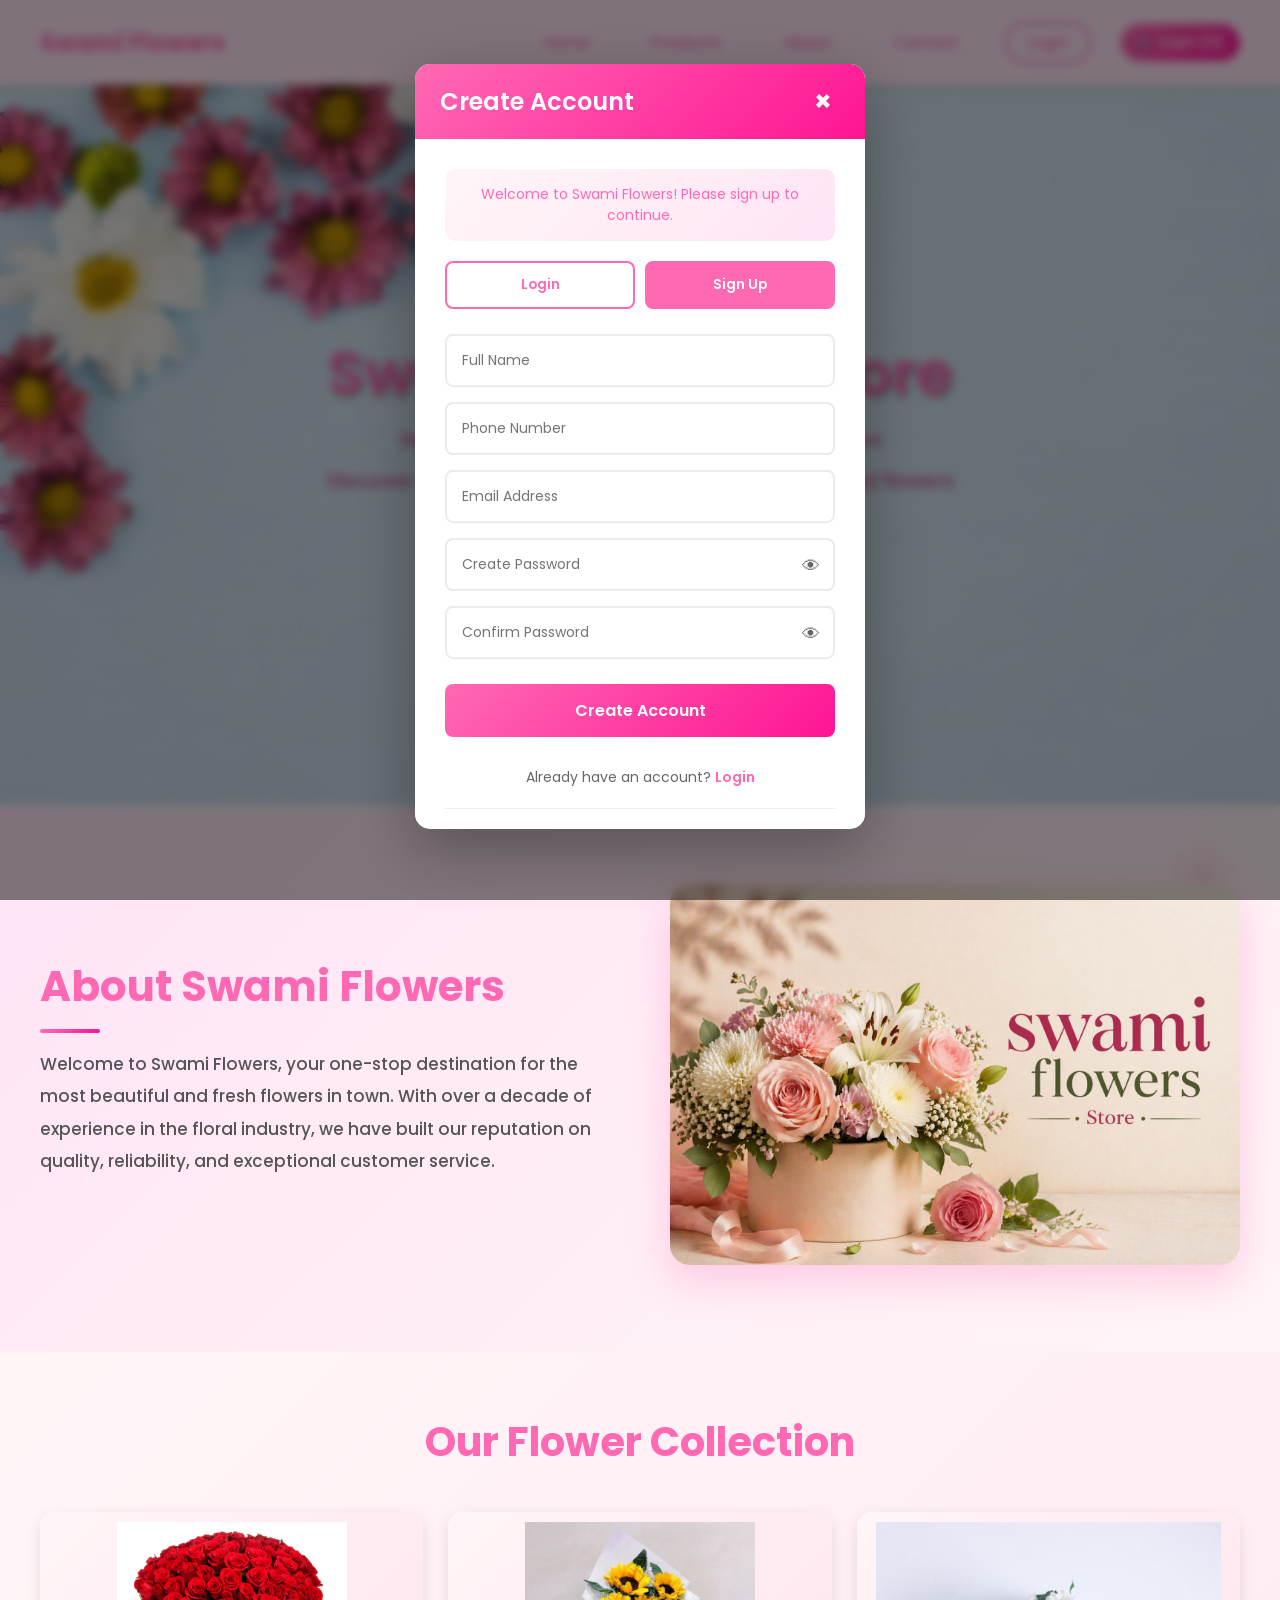
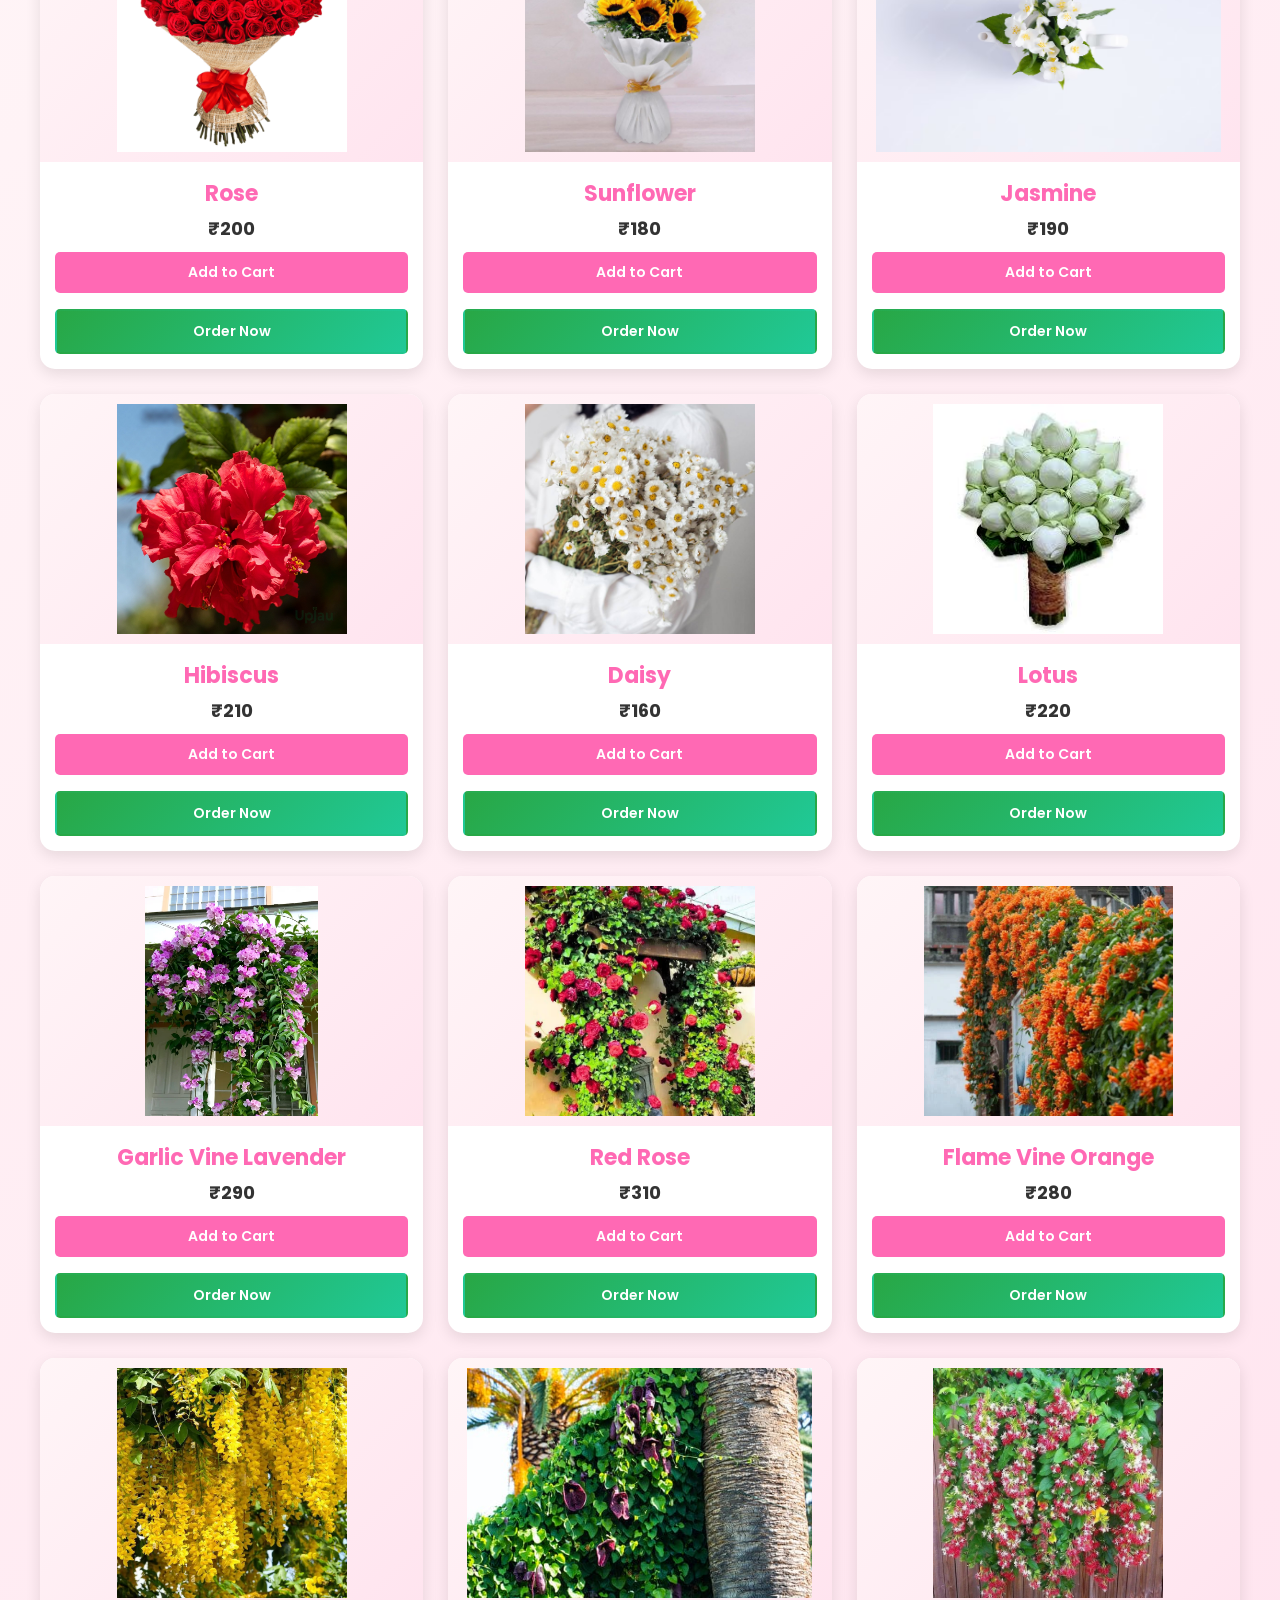
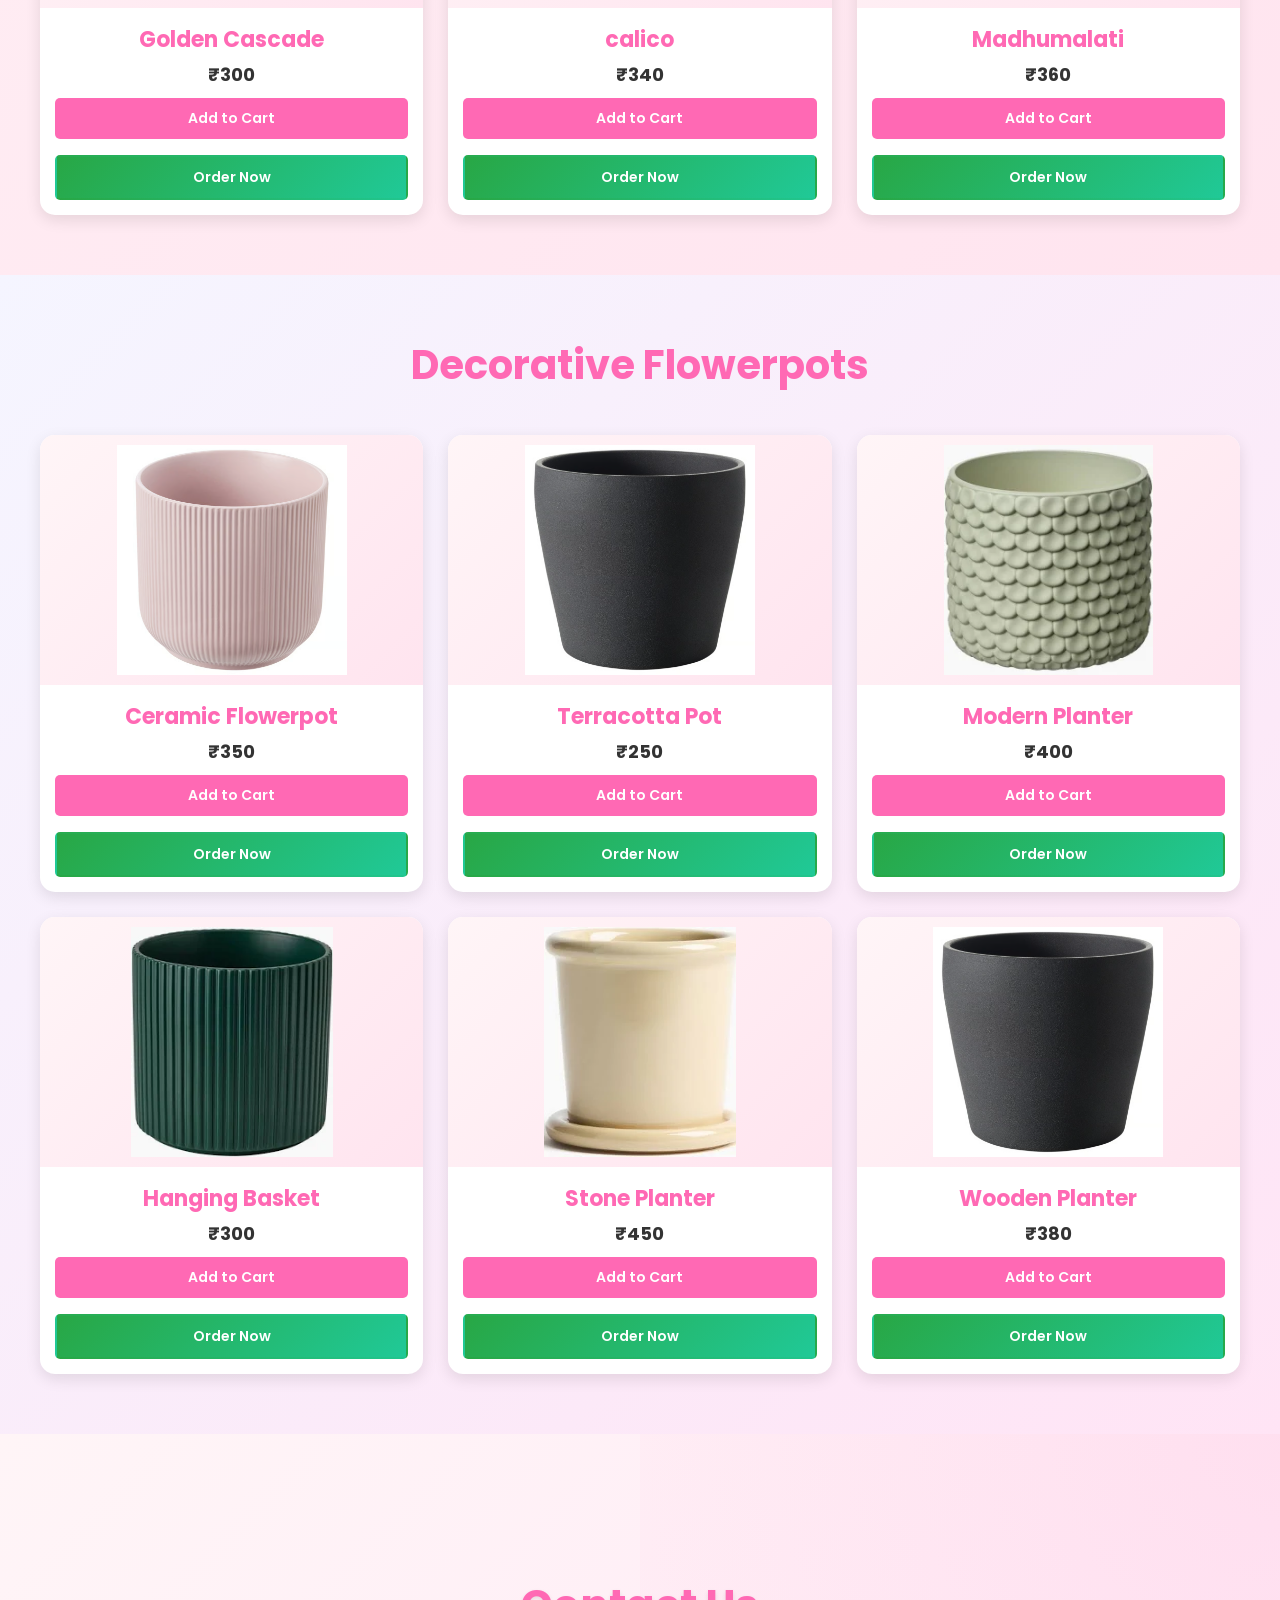
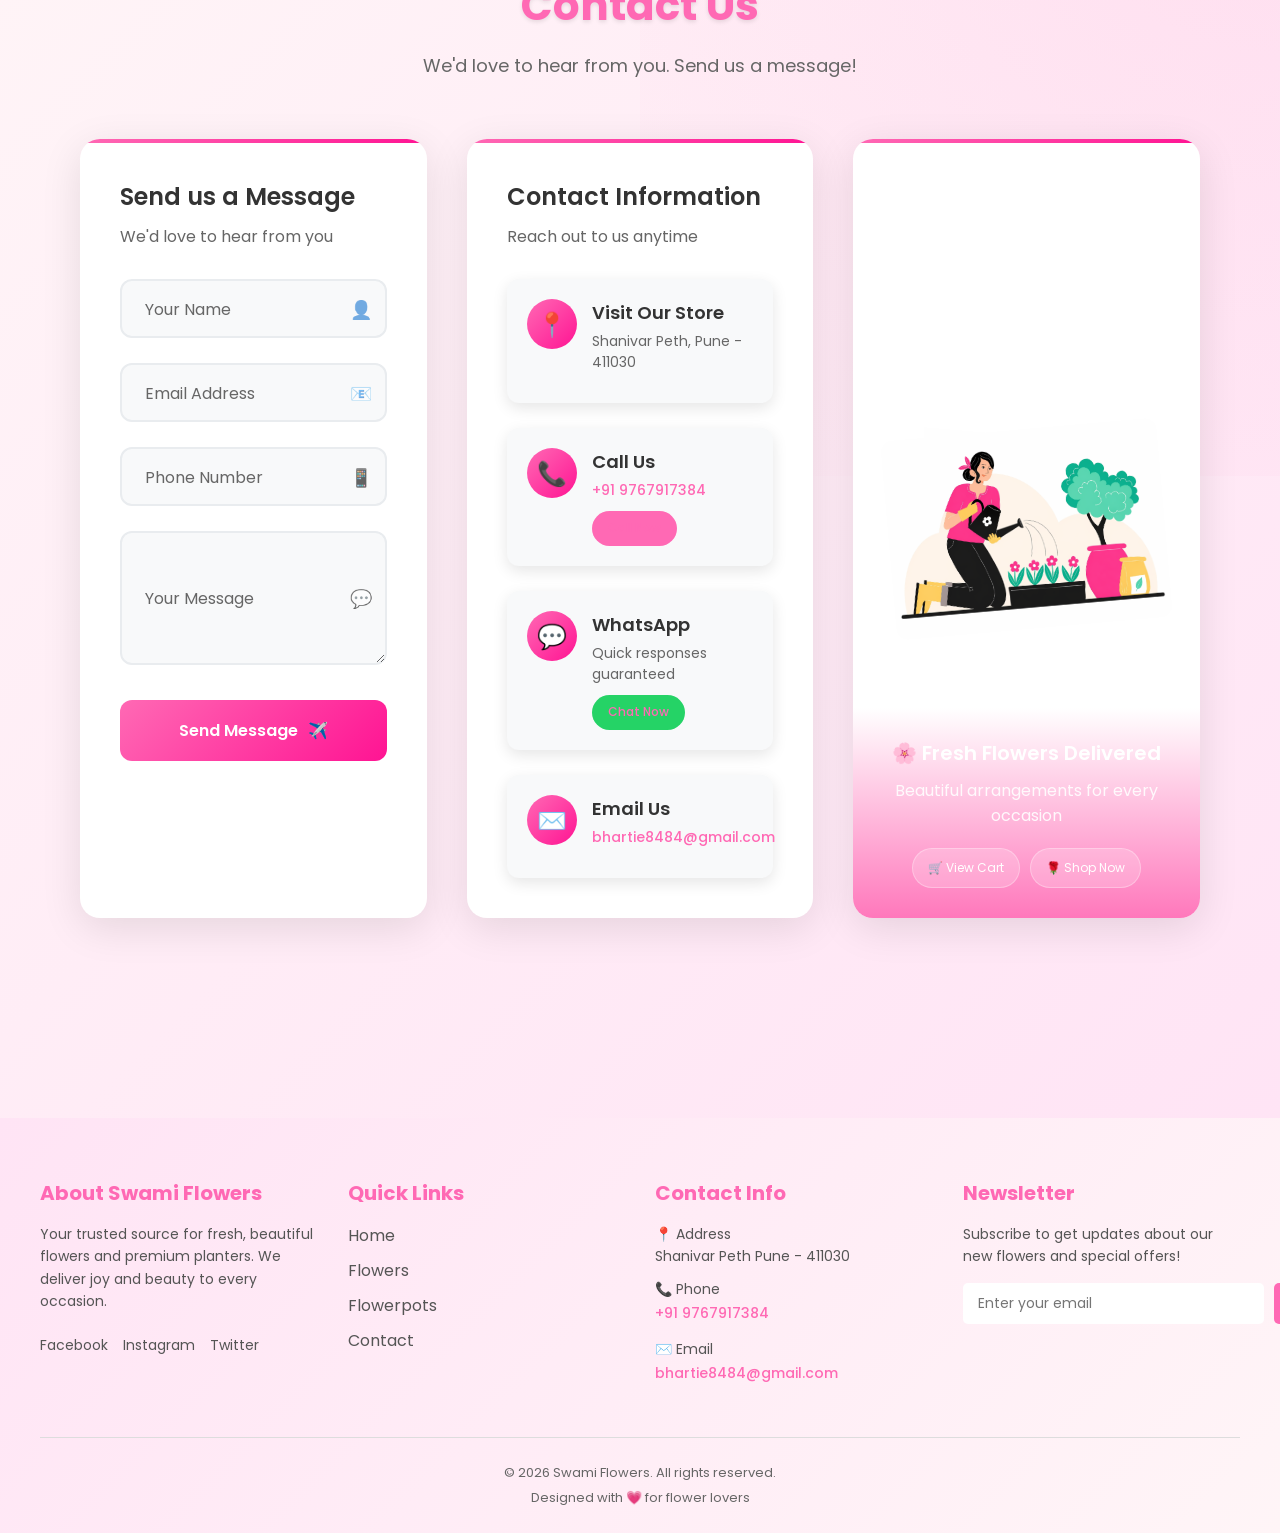
==== commit 6c2536a9: "Add login popup on page load" ====
--- a/index.html
+++ b/index.html
@@ -1020,6 +1020,13 @@
             btn.onclick ? "Has onclick" : "No onclick",
           );
         });
+
+        // Open login popup on page load
+        if (!localStorage.getItem("isLoggedIn")) {
+          setTimeout(() => {
+            openAuthModal();
+          }, 500);
+        }
       });
     </script>
     <script src="script.js"></script>
